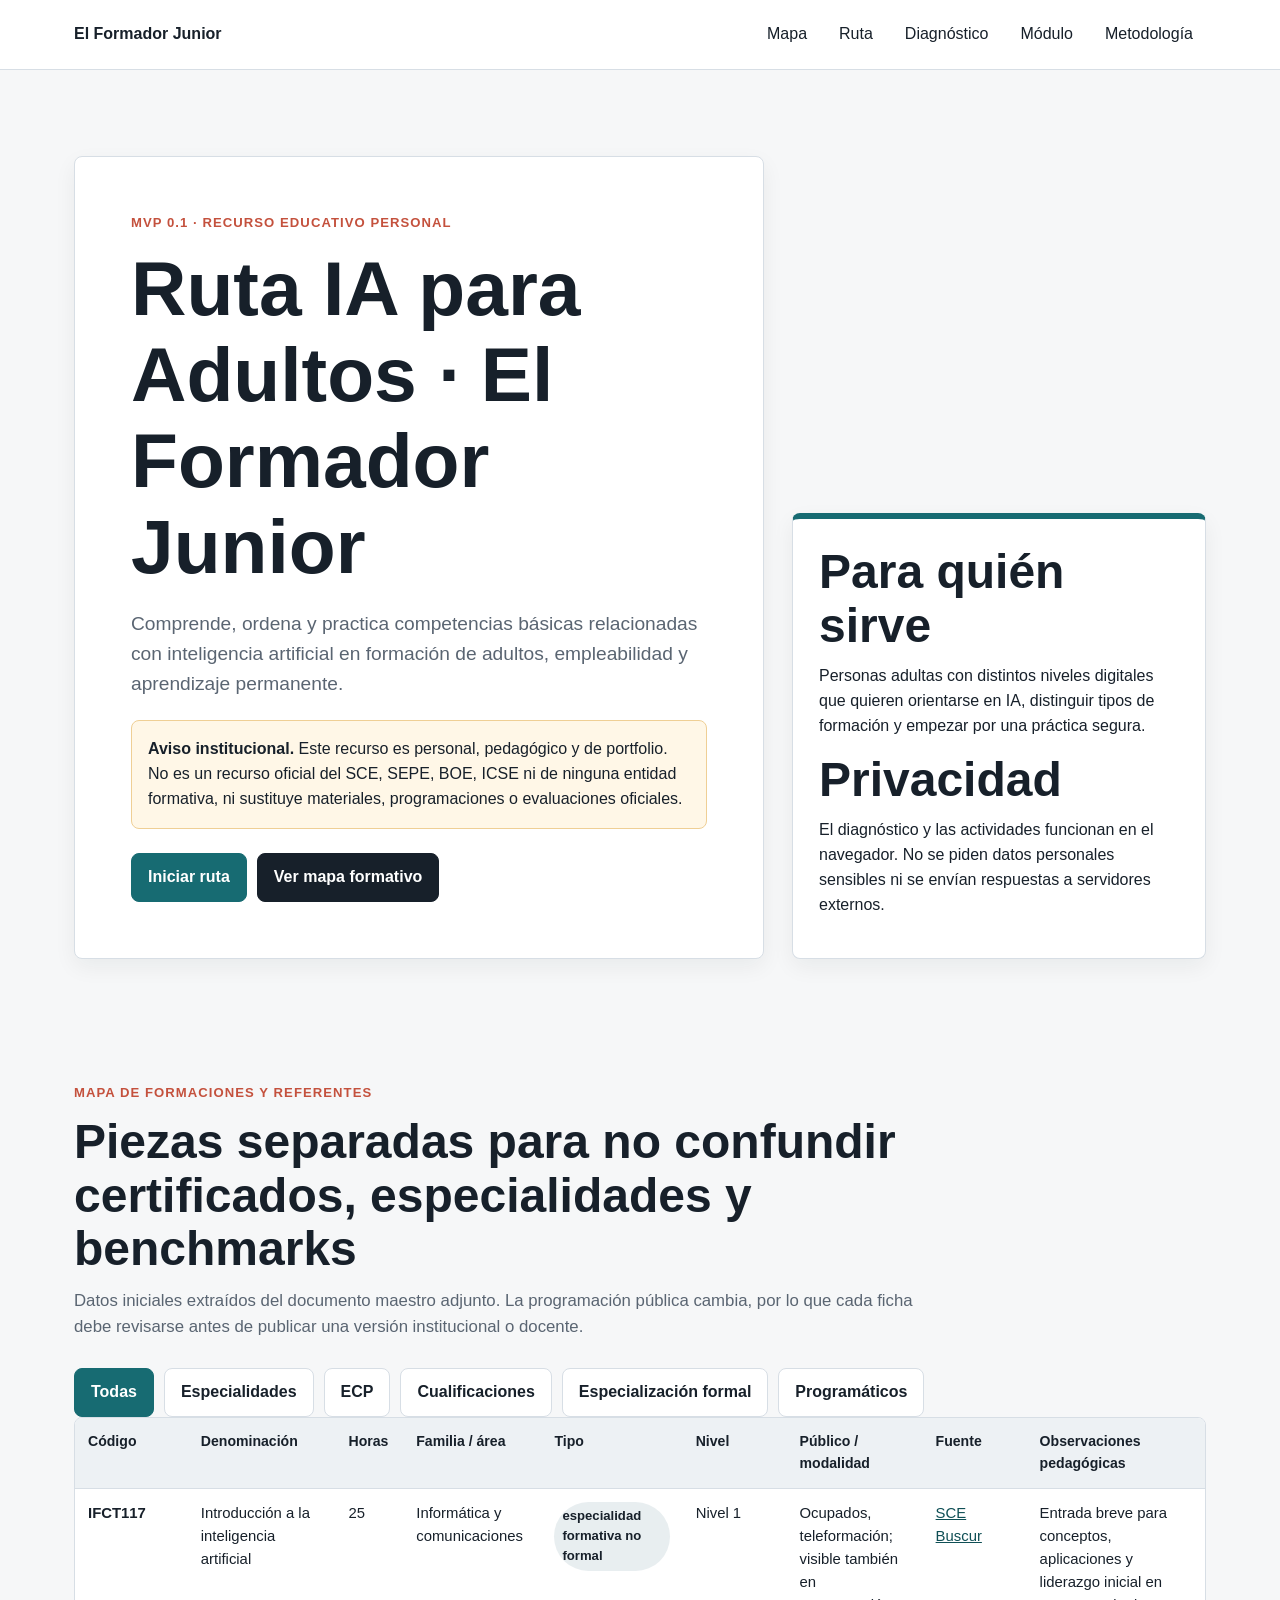
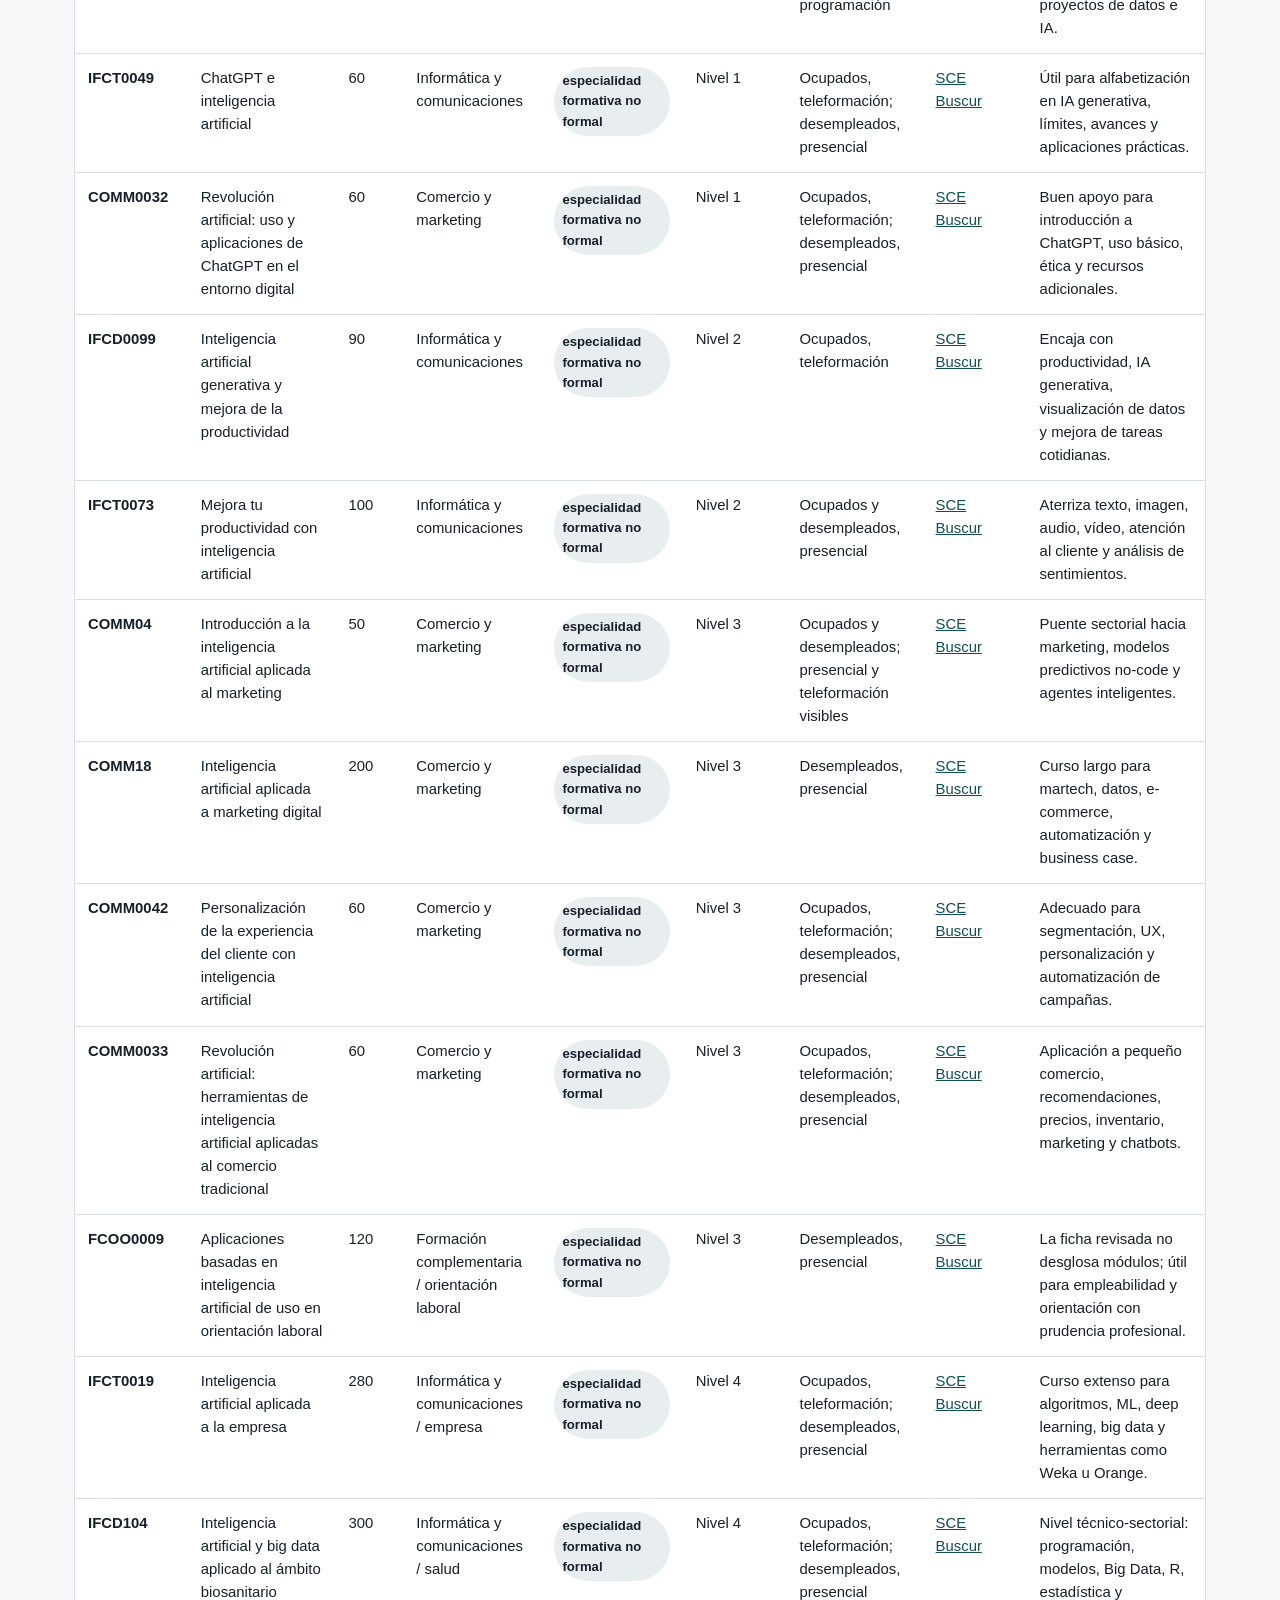
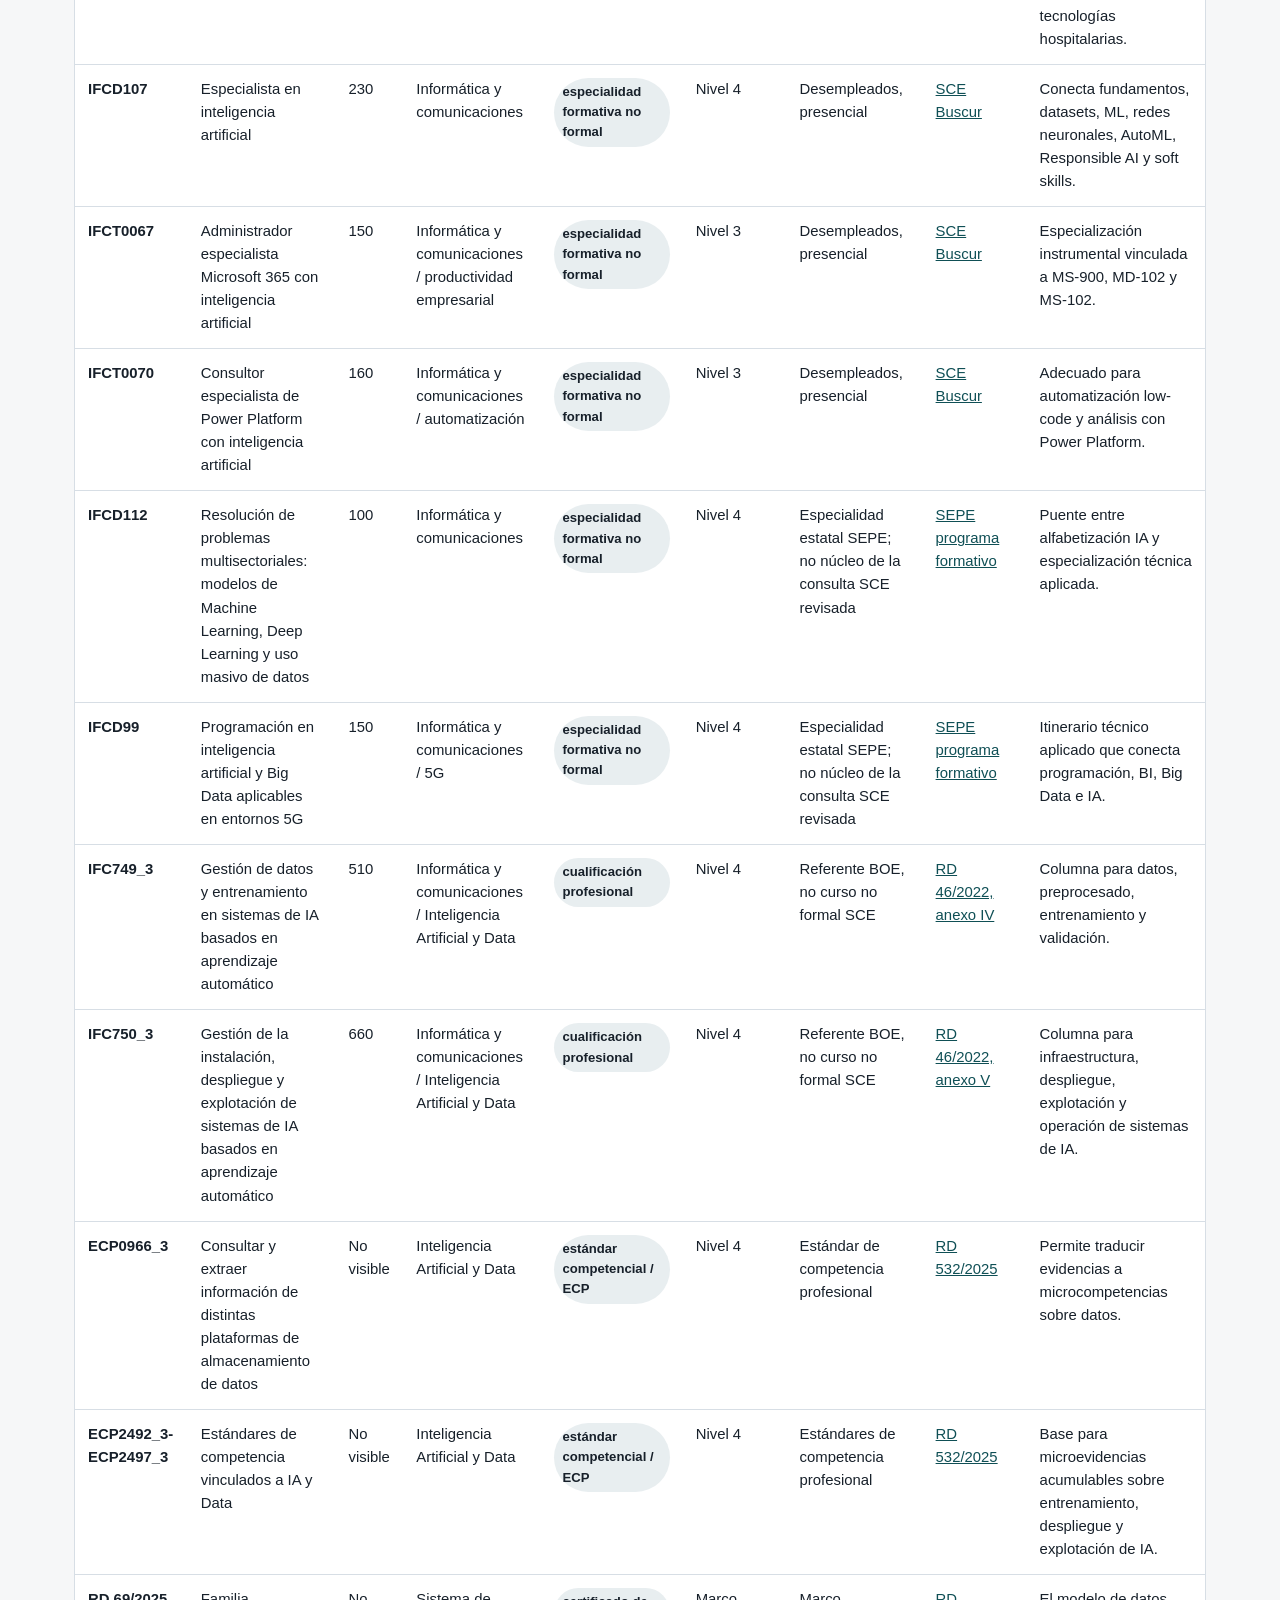
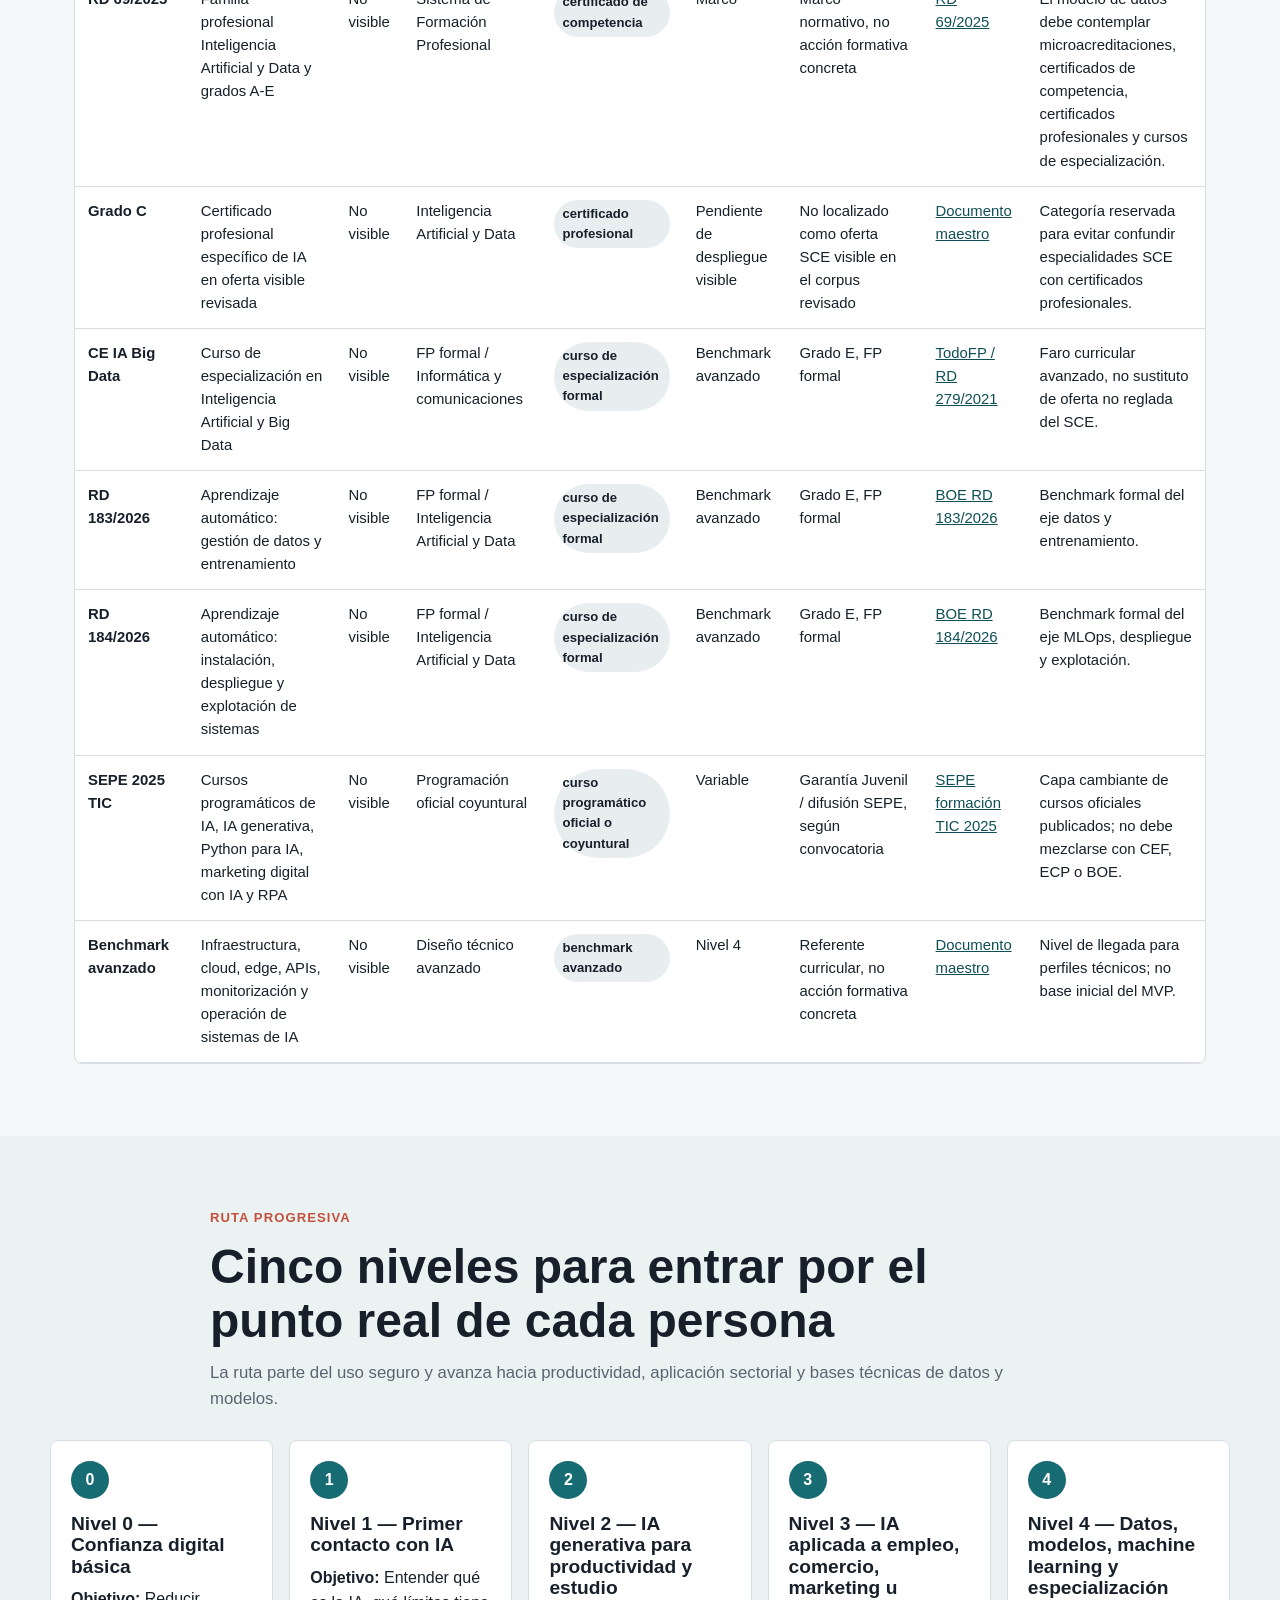
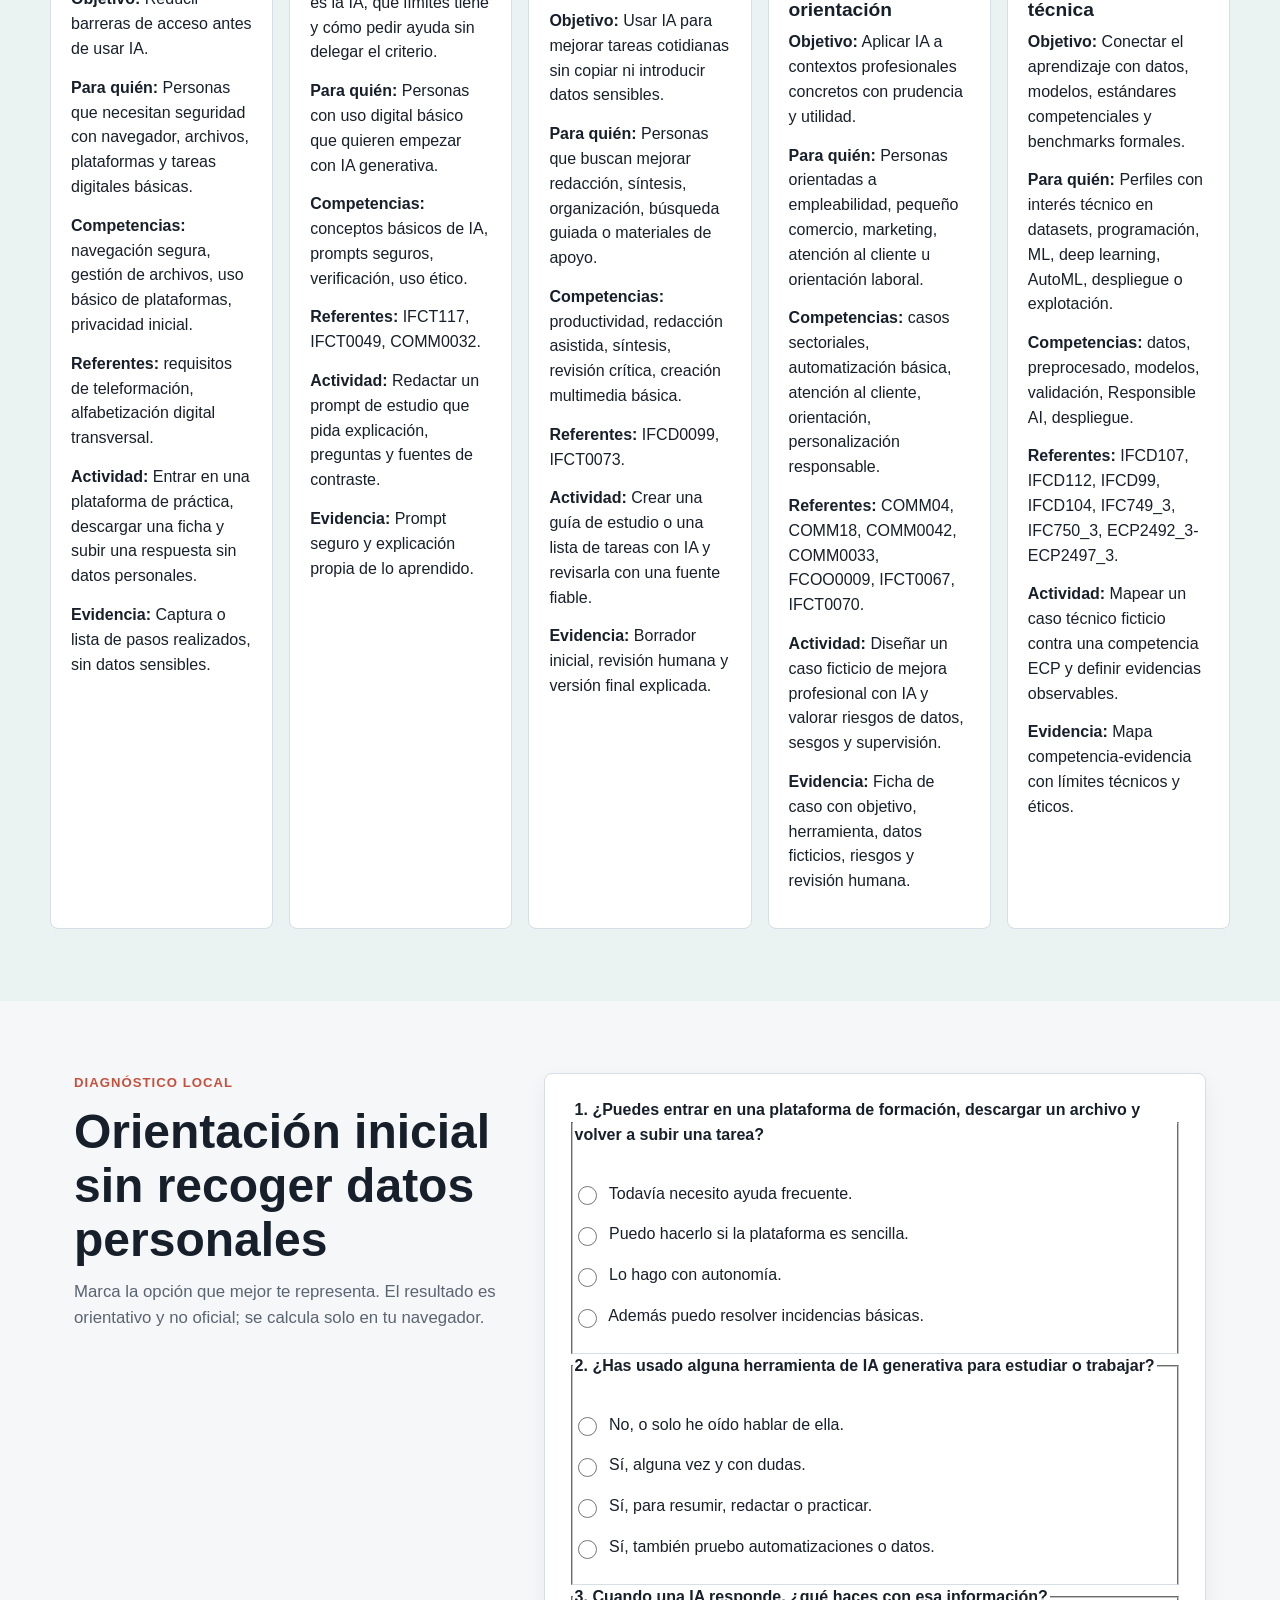
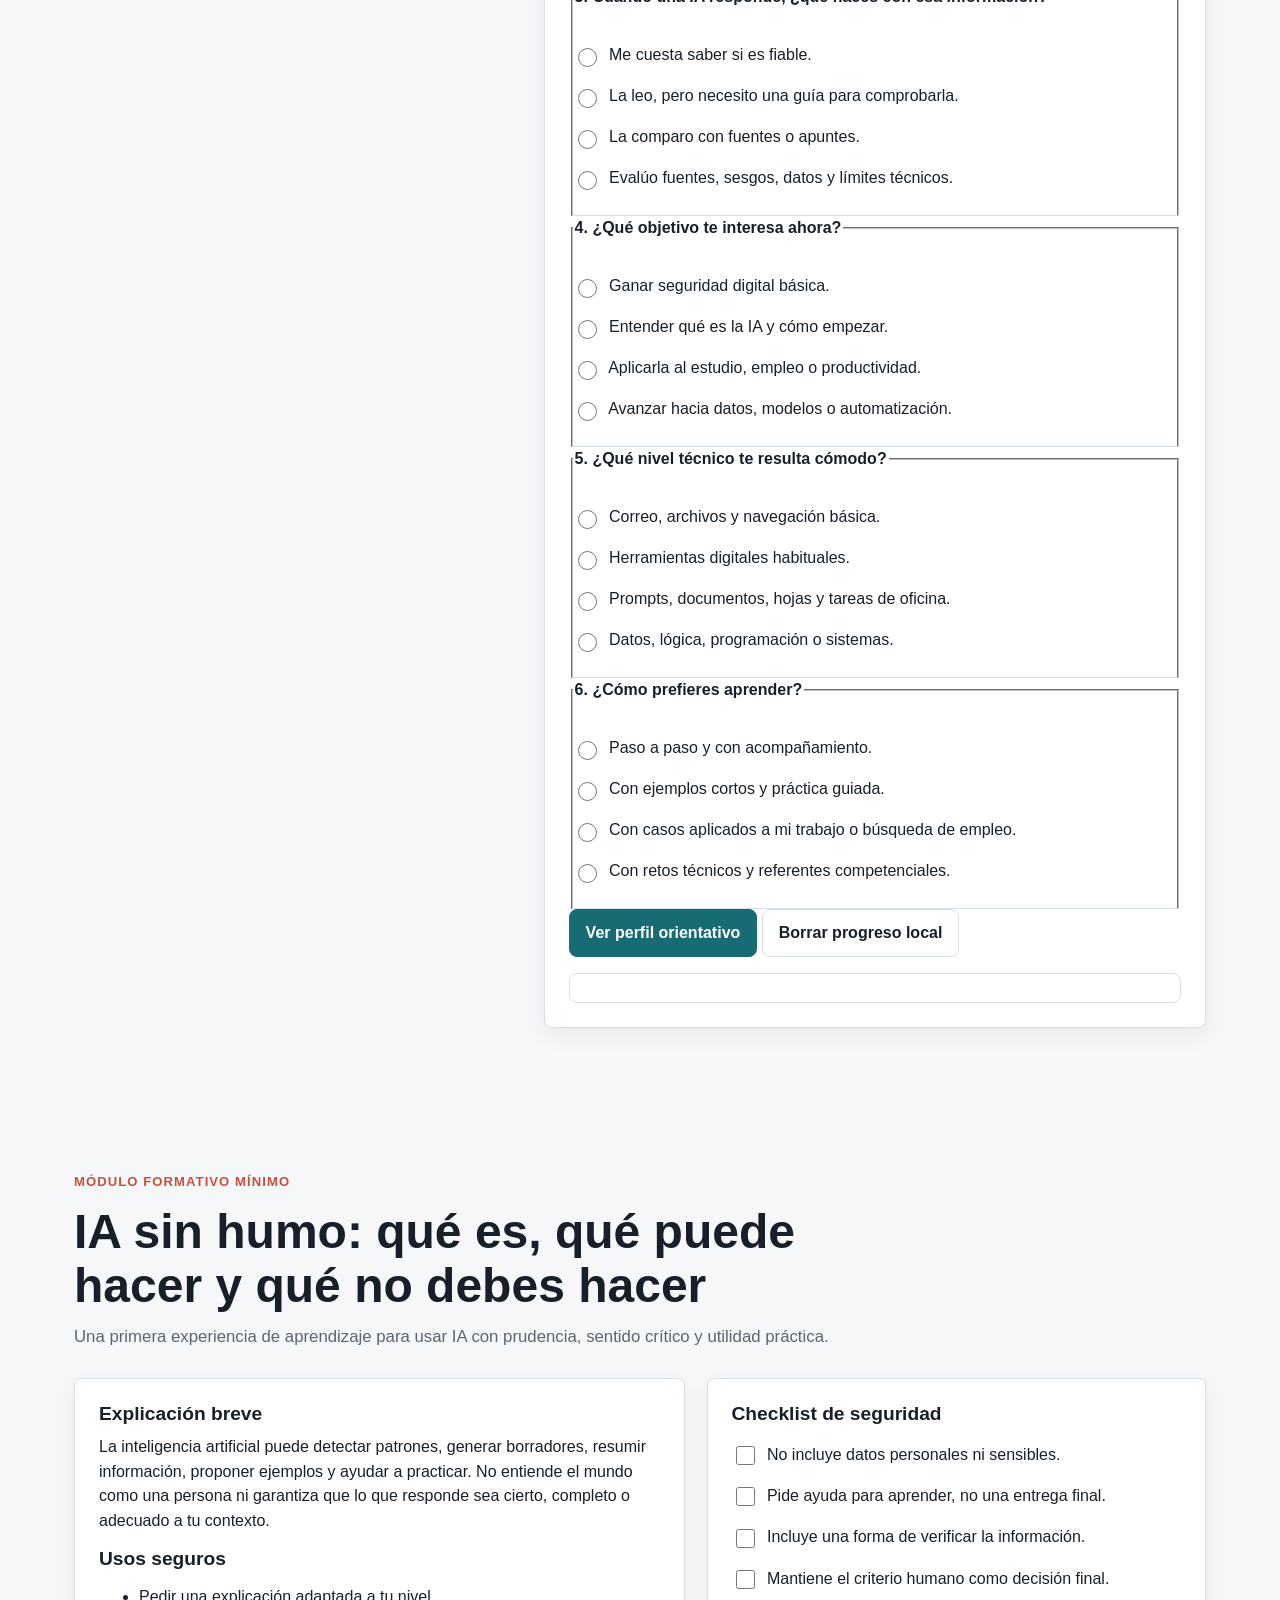
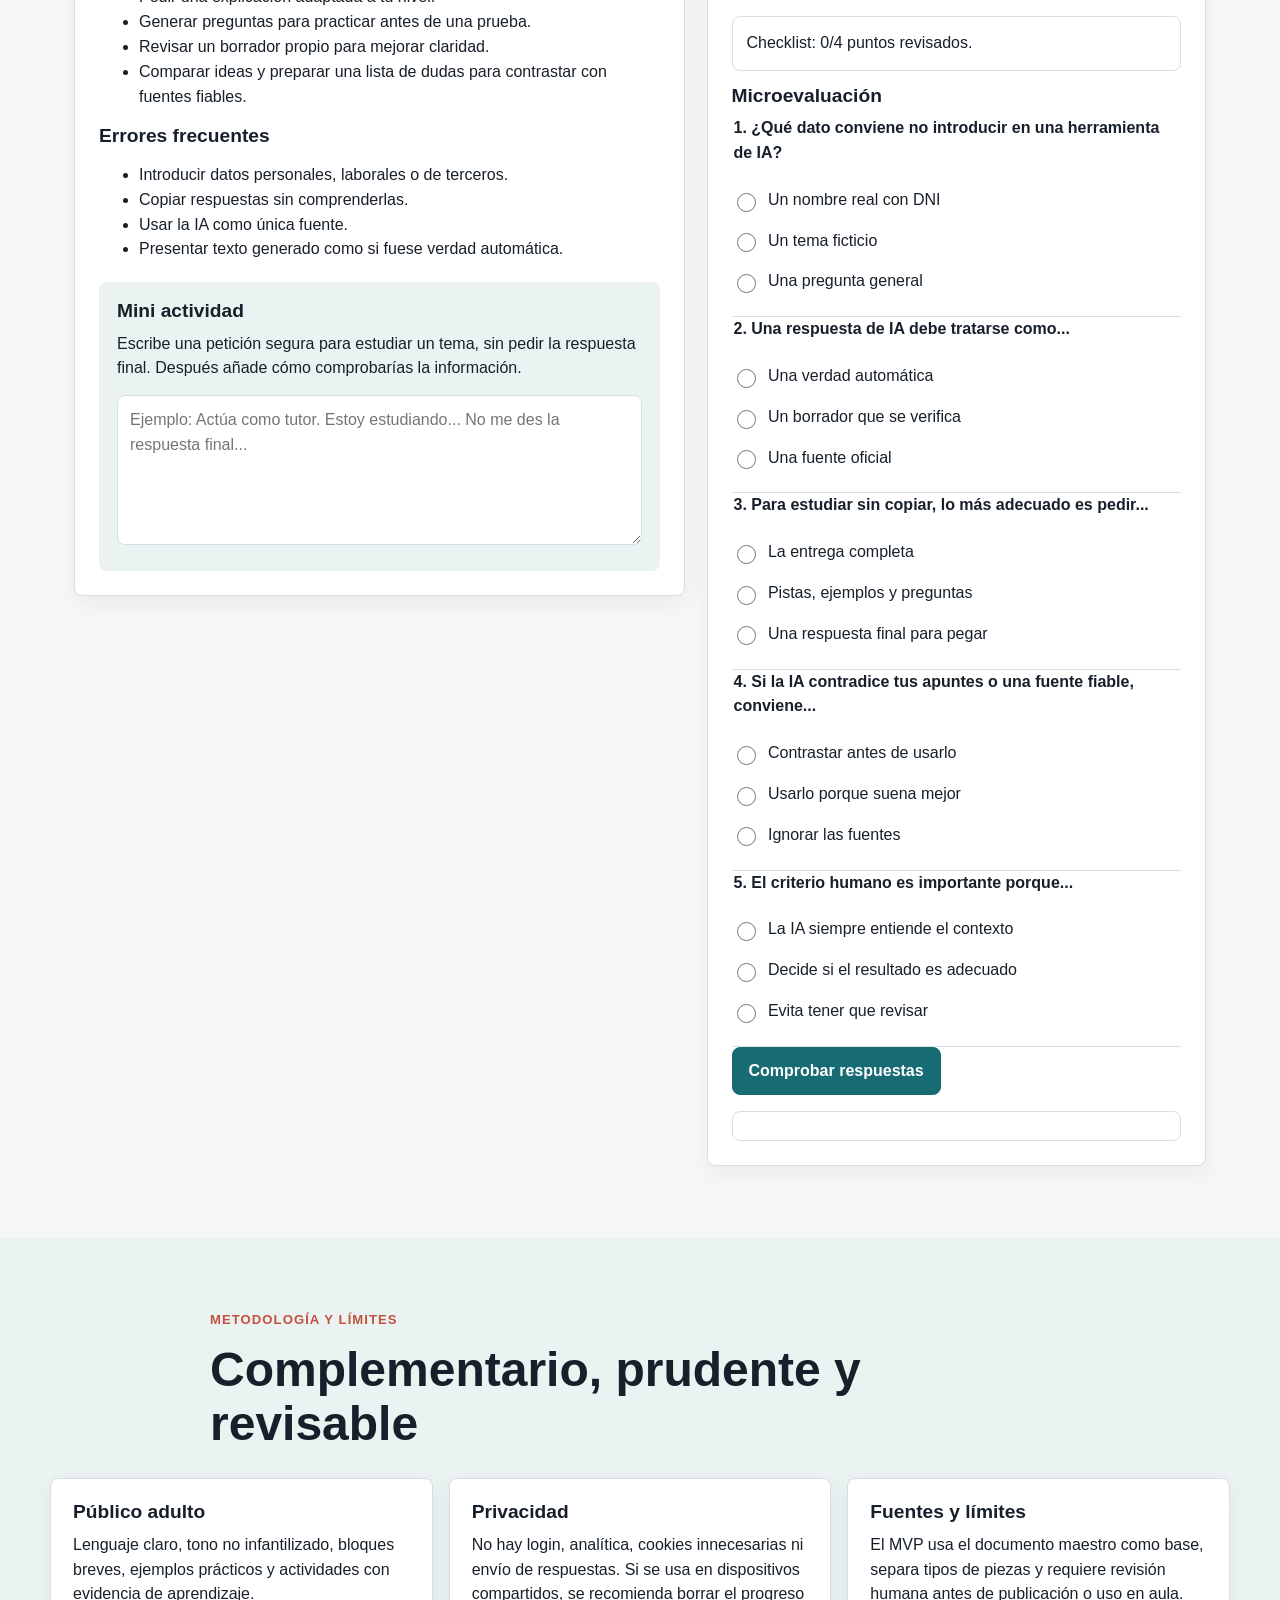
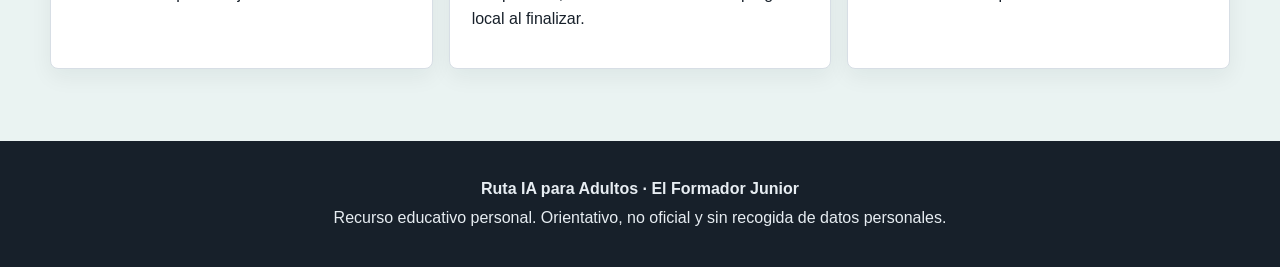
==== index.html @ da5f09be "feat: add ruta ia adultos mvp 0.1" ====
<!doctype html>
<html lang="es">
<head>
  <meta charset="utf-8">
  <meta name="viewport" content="width=device-width, initial-scale=1">
  <title>Ruta IA para Adultos · El Formador Junior</title>
  <meta name="description" content="MVP educativo personal para orientar a personas adultas en competencias básicas de inteligencia artificial, formación no reglada y empleabilidad.">
  <link rel="stylesheet" href="src/styles.css">
</head>
<body>
  <a class="skip-link" href="#contenido">Saltar al contenido</a>
  <header class="site-header">
    <nav class="topbar" aria-label="Navegación principal">
      <a class="brand" href="#inicio">El Formador Junior</a>
      <button class="nav-toggle" type="button" aria-expanded="false" aria-controls="nav-menu">Menú</button>
      <div class="nav-menu" id="nav-menu">
        <a href="#mapa">Mapa</a>
        <a href="#ruta">Ruta</a>
        <a href="#diagnostico">Diagnóstico</a>
        <a href="#modulo">Módulo</a>
        <a href="#metodologia">Metodología</a>
      </div>
    </nav>
  </header>

  <main id="contenido">
    <section class="hero" id="inicio">
      <div class="hero-copy">
        <p class="eyebrow">MVP 0.1 · Recurso educativo personal</p>
        <h1>Ruta IA para Adultos · El Formador Junior</h1>
        <p class="lead">Comprende, ordena y practica competencias básicas relacionadas con inteligencia artificial en formación de adultos, empleabilidad y aprendizaje permanente.</p>
        <div class="notice">
          <strong>Aviso institucional.</strong>
          Este recurso es personal, pedagógico y de portfolio. No es un recurso oficial del SCE, SEPE, BOE, ICSE ni de ninguna entidad formativa, ni sustituye materiales, programaciones o evaluaciones oficiales.
        </div>
        <div class="hero-actions">
          <a class="button primary" href="#diagnostico">Iniciar ruta</a>
          <a class="button secondary" href="#mapa">Ver mapa formativo</a>
        </div>
      </div>
      <aside class="hero-panel" aria-label="Privacidad básica">
        <h2>Para quién sirve</h2>
        <p>Personas adultas con distintos niveles digitales que quieren orientarse en IA, distinguir tipos de formación y empezar por una práctica segura.</p>
        <h2>Privacidad</h2>
        <p>El diagnóstico y las actividades funcionan en el navegador. No se piden datos personales sensibles ni se envían respuestas a servidores externos.</p>
      </aside>
    </section>

    <section class="section" id="mapa">
      <div class="section-heading">
        <p class="eyebrow">Mapa de formaciones y referentes</p>
        <h2>Piezas separadas para no confundir certificados, especialidades y benchmarks</h2>
        <p>Datos iniciales extraídos del documento maestro adjunto. La programación pública cambia, por lo que cada ficha debe revisarse antes de publicar una versión institucional o docente.</p>
      </div>
      <div class="filters" aria-label="Filtros del catálogo">
        <button class="chip active" type="button" data-filter="todas">Todas</button>
        <button class="chip" type="button" data-filter="especialidad formativa no formal">Especialidades</button>
        <button class="chip" type="button" data-filter="estándar competencial / ECP">ECP</button>
        <button class="chip" type="button" data-filter="cualificación profesional">Cualificaciones</button>
        <button class="chip" type="button" data-filter="curso de especialización formal">Especialización formal</button>
        <button class="chip" type="button" data-filter="curso programático oficial o coyuntural">Programáticos</button>
      </div>
      <div class="table-wrap" tabindex="0" aria-label="Catálogo de formaciones">
        <table>
          <thead>
            <tr>
              <th>Código</th>
              <th>Denominación</th>
              <th>Horas</th>
              <th>Familia / área</th>
              <th>Tipo</th>
              <th>Nivel</th>
              <th>Público / modalidad</th>
              <th>Fuente</th>
              <th>Observaciones pedagógicas</th>
            </tr>
          </thead>
          <tbody id="catalogo-body"></tbody>
        </table>
      </div>
    </section>

    <section class="section muted" id="ruta">
      <div class="section-heading">
        <p class="eyebrow">Ruta progresiva</p>
        <h2>Cinco niveles para entrar por el punto real de cada persona</h2>
        <p>La ruta parte del uso seguro y avanza hacia productividad, aplicación sectorial y bases técnicas de datos y modelos.</p>
      </div>
      <div class="level-grid" id="itinerario-list"></div>
    </section>

    <section class="section split" id="diagnostico">
      <div class="section-heading compact">
        <p class="eyebrow">Diagnóstico local</p>
        <h2>Orientación inicial sin recoger datos personales</h2>
        <p>Marca la opción que mejor te representa. El resultado es orientativo y no oficial; se calcula solo en tu navegador.</p>
      </div>
      <form class="quiz-card" id="profile-form">
        <div id="profile-questions"></div>
        <button class="button primary" type="submit">Ver perfil orientativo</button>
        <button class="button ghost" type="button" id="clear-progress">Borrar progreso local</button>
        <div class="result" id="profile-result" role="status" aria-live="polite"></div>
      </form>
    </section>

    <section class="section" id="modulo">
      <div class="section-heading">
        <p class="eyebrow">Módulo formativo mínimo</p>
        <h2>IA sin humo: qué es, qué puede hacer y qué no debes hacer</h2>
        <p>Una primera experiencia de aprendizaje para usar IA con prudencia, sentido crítico y utilidad práctica.</p>
      </div>
      <div class="module-layout">
        <article class="lesson">
          <h3>Explicación breve</h3>
          <p>La inteligencia artificial puede detectar patrones, generar borradores, resumir información, proponer ejemplos y ayudar a practicar. No entiende el mundo como una persona ni garantiza que lo que responde sea cierto, completo o adecuado a tu contexto.</p>
          <h3>Usos seguros</h3>
          <ul>
            <li>Pedir una explicación adaptada a tu nivel.</li>
            <li>Generar preguntas para practicar antes de una prueba.</li>
            <li>Revisar un borrador propio para mejorar claridad.</li>
            <li>Comparar ideas y preparar una lista de dudas para contrastar con fuentes fiables.</li>
          </ul>
          <h3>Errores frecuentes</h3>
          <ul>
            <li>Introducir datos personales, laborales o de terceros.</li>
            <li>Copiar respuestas sin comprenderlas.</li>
            <li>Usar la IA como única fuente.</li>
            <li>Presentar texto generado como si fuese verdad automática.</li>
          </ul>
          <div class="activity-box">
            <h3>Mini actividad</h3>
            <p>Escribe una petición segura para estudiar un tema, sin pedir la respuesta final. Después añade cómo comprobarías la información.</p>
            <textarea id="safe-prompt" rows="5" placeholder="Ejemplo: Actúa como tutor. Estoy estudiando... No me des la respuesta final..."></textarea>
          </div>
        </article>
        <aside class="lesson-side">
          <h3>Checklist de seguridad</h3>
          <label><input type="checkbox" class="safety-check"> No incluye datos personales ni sensibles.</label>
          <label><input type="checkbox" class="safety-check"> Pide ayuda para aprender, no una entrega final.</label>
          <label><input type="checkbox" class="safety-check"> Incluye una forma de verificar la información.</label>
          <label><input type="checkbox" class="safety-check"> Mantiene el criterio humano como decisión final.</label>
          <p class="result" id="safety-result" aria-live="polite">Marca la checklist para revisar tu propuesta.</p>

          <h3>Microevaluación</h3>
          <form id="micro-form" class="micro-form">
            <div id="micro-questions"></div>
            <button class="button primary" type="submit">Comprobar respuestas</button>
            <div class="result" id="micro-result" role="status" aria-live="polite"></div>
          </form>
        </aside>
      </div>
    </section>

    <section class="section muted" id="metodologia">
      <div class="section-heading">
        <p class="eyebrow">Metodología y límites</p>
        <h2>Complementario, prudente y revisable</h2>
      </div>
      <div class="cards three">
        <article class="card">
          <h3>Público adulto</h3>
          <p>Lenguaje claro, tono no infantilizado, bloques breves, ejemplos prácticos y actividades con evidencia de aprendizaje.</p>
        </article>
        <article class="card">
          <h3>Privacidad</h3>
          <p>No hay login, analítica, cookies innecesarias ni envío de respuestas. Si se usa en dispositivos compartidos, se recomienda borrar el progreso local al finalizar.</p>
        </article>
        <article class="card">
          <h3>Fuentes y límites</h3>
          <p>El MVP usa el documento maestro como base, separa tipos de piezas y requiere revisión humana antes de publicación o uso en aula.</p>
        </article>
      </div>
    </section>
  </main>

  <footer class="footer">
    <p><strong>Ruta IA para Adultos · El Formador Junior</strong></p>
    <p>Recurso educativo personal. Orientativo, no oficial y sin recogida de datos personales.</p>
  </footer>

  <script src="src/app.js" type="module"></script>
</body>
</html>
---- src/styles.css ----
:root {
  --bg: #f6f7f8;
  --surface: #ffffff;
  --ink: #17202a;
  --muted: #5a6572;
  --line: #d7dee5;
  --brand: #176b72;
  --brand-dark: #0f4f55;
  --accent: #c4513d;
  --soft: #eaf3f2;
  --focus: #f2b84b;
  --ok: #26734d;
  --warn: #8a4b11;
  --shadow: 0 18px 42px rgba(23, 32, 42, 0.1);
}

* {
  box-sizing: border-box;
}

html {
  scroll-behavior: smooth;
}

body {
  margin: 0;
  color: var(--ink);
  background: var(--bg);
  font-family: Arial, Helvetica, sans-serif;
  line-height: 1.55;
}

a {
  color: var(--brand-dark);
}

button,
input,
textarea {
  font: inherit;
}

textarea {
  width: 100%;
  border: 1px solid var(--line);
  border-radius: 8px;
  padding: 12px;
  resize: vertical;
}

.skip-link {
  position: absolute;
  left: 12px;
  top: -60px;
  z-index: 10;
  background: var(--ink);
  color: #fff;
  padding: 10px 14px;
  border-radius: 8px;
}

.skip-link:focus {
  top: 12px;
}

.site-header {
  position: sticky;
  top: 0;
  z-index: 5;
  background: rgba(255, 255, 255, 0.96);
  border-bottom: 1px solid var(--line);
}

.topbar {
  width: min(1180px, 100%);
  margin: 0 auto;
  padding: 12px 24px;
  display: flex;
  align-items: center;
  justify-content: space-between;
  gap: 16px;
}

.brand {
  font-weight: 800;
  text-decoration: none;
  color: var(--ink);
}

.nav-menu {
  display: flex;
  flex-wrap: wrap;
  align-items: center;
  gap: 6px;
}

.nav-menu a,
.nav-toggle {
  min-height: 40px;
  border-radius: 8px;
  padding: 9px 12px;
  text-decoration: none;
  color: var(--ink);
  border: 1px solid transparent;
  background: transparent;
}

.nav-menu a:hover,
.nav-menu a:focus,
.nav-toggle:focus {
  border-color: var(--brand);
  outline: 3px solid rgba(242, 184, 75, 0.35);
}

.nav-toggle {
  display: none;
  cursor: pointer;
}

.hero {
  min-height: 86vh;
  display: grid;
  grid-template-columns: minmax(0, 1.25fr) minmax(280px, 0.75fr);
  gap: 28px;
  align-items: end;
  width: min(1180px, 100%);
  margin: 0 auto;
  padding: 86px 24px 52px;
}

.hero-copy,
.hero-panel,
.quiz-card,
.lesson,
.lesson-side,
.card {
  background: var(--surface);
  border: 1px solid var(--line);
  border-radius: 8px;
  box-shadow: 0 8px 22px rgba(23, 32, 42, 0.06);
}

.hero-copy {
  padding: clamp(28px, 5vw, 56px);
}

.hero-panel {
  padding: 26px;
  border-top: 6px solid var(--brand);
}

.eyebrow {
  margin: 0 0 12px;
  color: var(--accent);
  font-weight: 800;
  text-transform: uppercase;
  letter-spacing: 0.08em;
  font-size: 0.82rem;
}

h1,
h2,
h3 {
  line-height: 1.12;
  letter-spacing: 0;
}

h1 {
  margin: 0;
  font-size: clamp(2.2rem, 6vw, 5rem);
}

h2 {
  margin: 0 0 12px;
  font-size: clamp(1.75rem, 4vw, 3rem);
}

h3 {
  margin: 0 0 10px;
  font-size: 1.2rem;
}

p {
  margin: 0 0 14px;
}

.lead {
  max-width: 780px;
  margin-top: 20px;
  color: var(--muted);
  font-size: 1.2rem;
}

.notice {
  margin-top: 22px;
  padding: 16px;
  background: #fff7e7;
  border: 1px solid #efcf95;
  border-radius: 8px;
}

.hero-actions,
.filters {
  display: flex;
  flex-wrap: wrap;
  gap: 10px;
  margin-top: 24px;
}

.button,
.chip {
  min-height: 44px;
  border-radius: 8px;
  padding: 11px 16px;
  border: 1px solid var(--line);
  cursor: pointer;
  text-decoration: none;
  display: inline-flex;
  align-items: center;
  justify-content: center;
  font-weight: 700;
}

.button.primary,
.chip.active {
  background: var(--brand);
  color: #fff;
  border-color: var(--brand);
}

.button.secondary {
  background: var(--ink);
  color: #fff;
  border-color: var(--ink);
}

.button.ghost,
.chip {
  background: #fff;
  color: var(--ink);
}

.section {
  width: min(1180px, 100%);
  margin: 0 auto;
  padding: 72px 24px;
}

.section.muted {
  width: 100%;
  background: var(--soft);
}

.section.muted > * {
  width: min(1180px, 100%);
  margin-left: auto;
  margin-right: auto;
}

.section-heading {
  max-width: 860px;
  margin-bottom: 28px;
}

.section-heading.compact {
  margin-bottom: 0;
}

.section-heading p:not(.eyebrow) {
  color: var(--muted);
  font-size: 1.05rem;
}

.table-wrap {
  overflow-x: auto;
  border: 1px solid var(--line);
  border-radius: 8px;
  background: #fff;
}

table {
  width: 100%;
  border-collapse: collapse;
  min-width: 1080px;
}

th,
td {
  padding: 13px;
  text-align: left;
  vertical-align: top;
  border-bottom: 1px solid var(--line);
}

th {
  background: #edf1f4;
  font-size: 0.88rem;
}

td {
  font-size: 0.93rem;
}

.type-pill {
  display: inline-block;
  padding: 4px 8px;
  border-radius: 999px;
  background: #e8eef0;
  font-weight: 700;
  font-size: 0.82rem;
}

.level-grid {
  display: grid;
  grid-template-columns: repeat(5, minmax(190px, 1fr));
  gap: 16px;
}

.level {
  background: #fff;
  border: 1px solid var(--line);
  border-radius: 8px;
  padding: 20px;
}

.level .number {
  display: inline-grid;
  place-items: center;
  width: 38px;
  height: 38px;
  margin-bottom: 14px;
  border-radius: 50%;
  background: var(--brand);
  color: #fff;
  font-weight: 800;
}

.split {
  display: grid;
  grid-template-columns: minmax(260px, 0.8fr) minmax(0, 1.2fr);
  gap: 28px;
  align-items: start;
}

.quiz-card {
  padding: 24px;
}

.question {
  padding: 16px 0;
  border-bottom: 1px solid var(--line);
}

.question legend {
  font-weight: 800;
  margin-bottom: 10px;
}

.question label,
.lesson-side label {
  display: block;
  padding: 8px 0;
}

input[type="radio"],
input[type="checkbox"] {
  width: 19px;
  height: 19px;
  margin-right: 8px;
  vertical-align: middle;
  accent-color: var(--brand);
}

.result {
  margin-top: 16px;
  padding: 14px;
  border-radius: 8px;
  border: 1px solid var(--line);
  background: #fff;
}

.result.good {
  border-color: rgba(38, 115, 77, 0.45);
  background: #edf8f2;
}

.result.warn {
  border-color: rgba(138, 75, 17, 0.45);
  background: #fff6e7;
}

.module-layout {
  display: grid;
  grid-template-columns: minmax(0, 1.1fr) minmax(280px, 0.9fr);
  gap: 22px;
  align-items: start;
}

.lesson,
.lesson-side {
  padding: 24px;
}

.activity-box {
  margin-top: 20px;
  padding: 18px;
  border-radius: 8px;
  background: var(--soft);
}

.micro-form fieldset {
  border: 0;
  padding: 14px 0;
  margin: 0;
  border-bottom: 1px solid var(--line);
}

.cards {
  display: grid;
  gap: 16px;
}

.cards.three {
  grid-template-columns: repeat(3, minmax(0, 1fr));
}

.card {
  padding: 22px;
}

.footer {
  padding: 32px 24px;
  background: var(--ink);
  color: #e7edf2;
  text-align: center;
}

.footer p {
  margin: 4px 0;
}

@media (max-width: 980px) {
  .hero,
  .split,
  .module-layout,
  .cards.three {
    grid-template-columns: 1fr;
  }

  .level-grid {
    grid-template-columns: repeat(2, minmax(0, 1fr));
  }
}

@media (max-width: 720px) {
  .topbar {
    align-items: flex-start;
  }

  .nav-toggle {
    display: inline-flex;
  }

  .nav-menu {
    display: none;
    width: 100%;
    flex-direction: column;
    align-items: stretch;
    padding-top: 12px;
  }

  .topbar {
    flex-wrap: wrap;
  }

  .nav-menu.open {
    display: flex;
  }

  .hero,
  .section {
    padding-left: 18px;
    padding-right: 18px;
  }

  .level-grid {
    grid-template-columns: 1fr;
  }

  .hero {
    padding-top: 48px;
  }
}
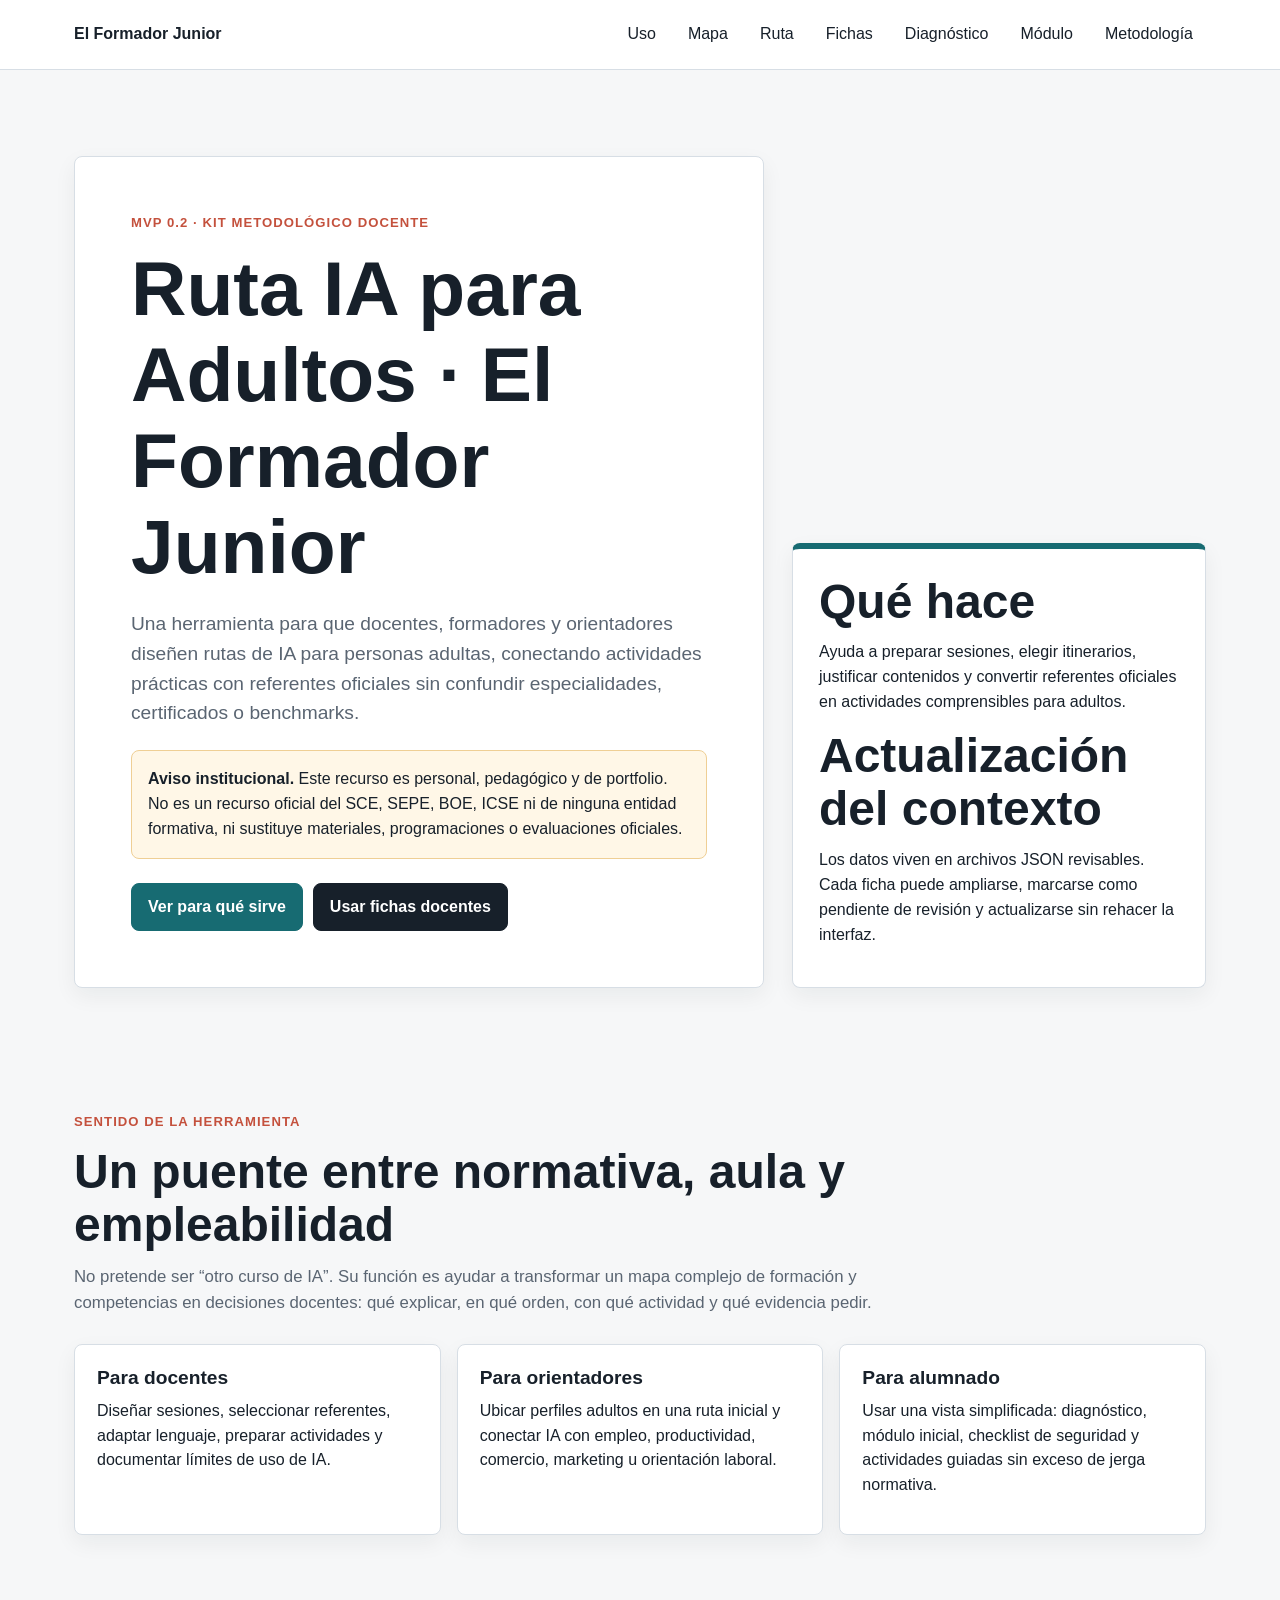
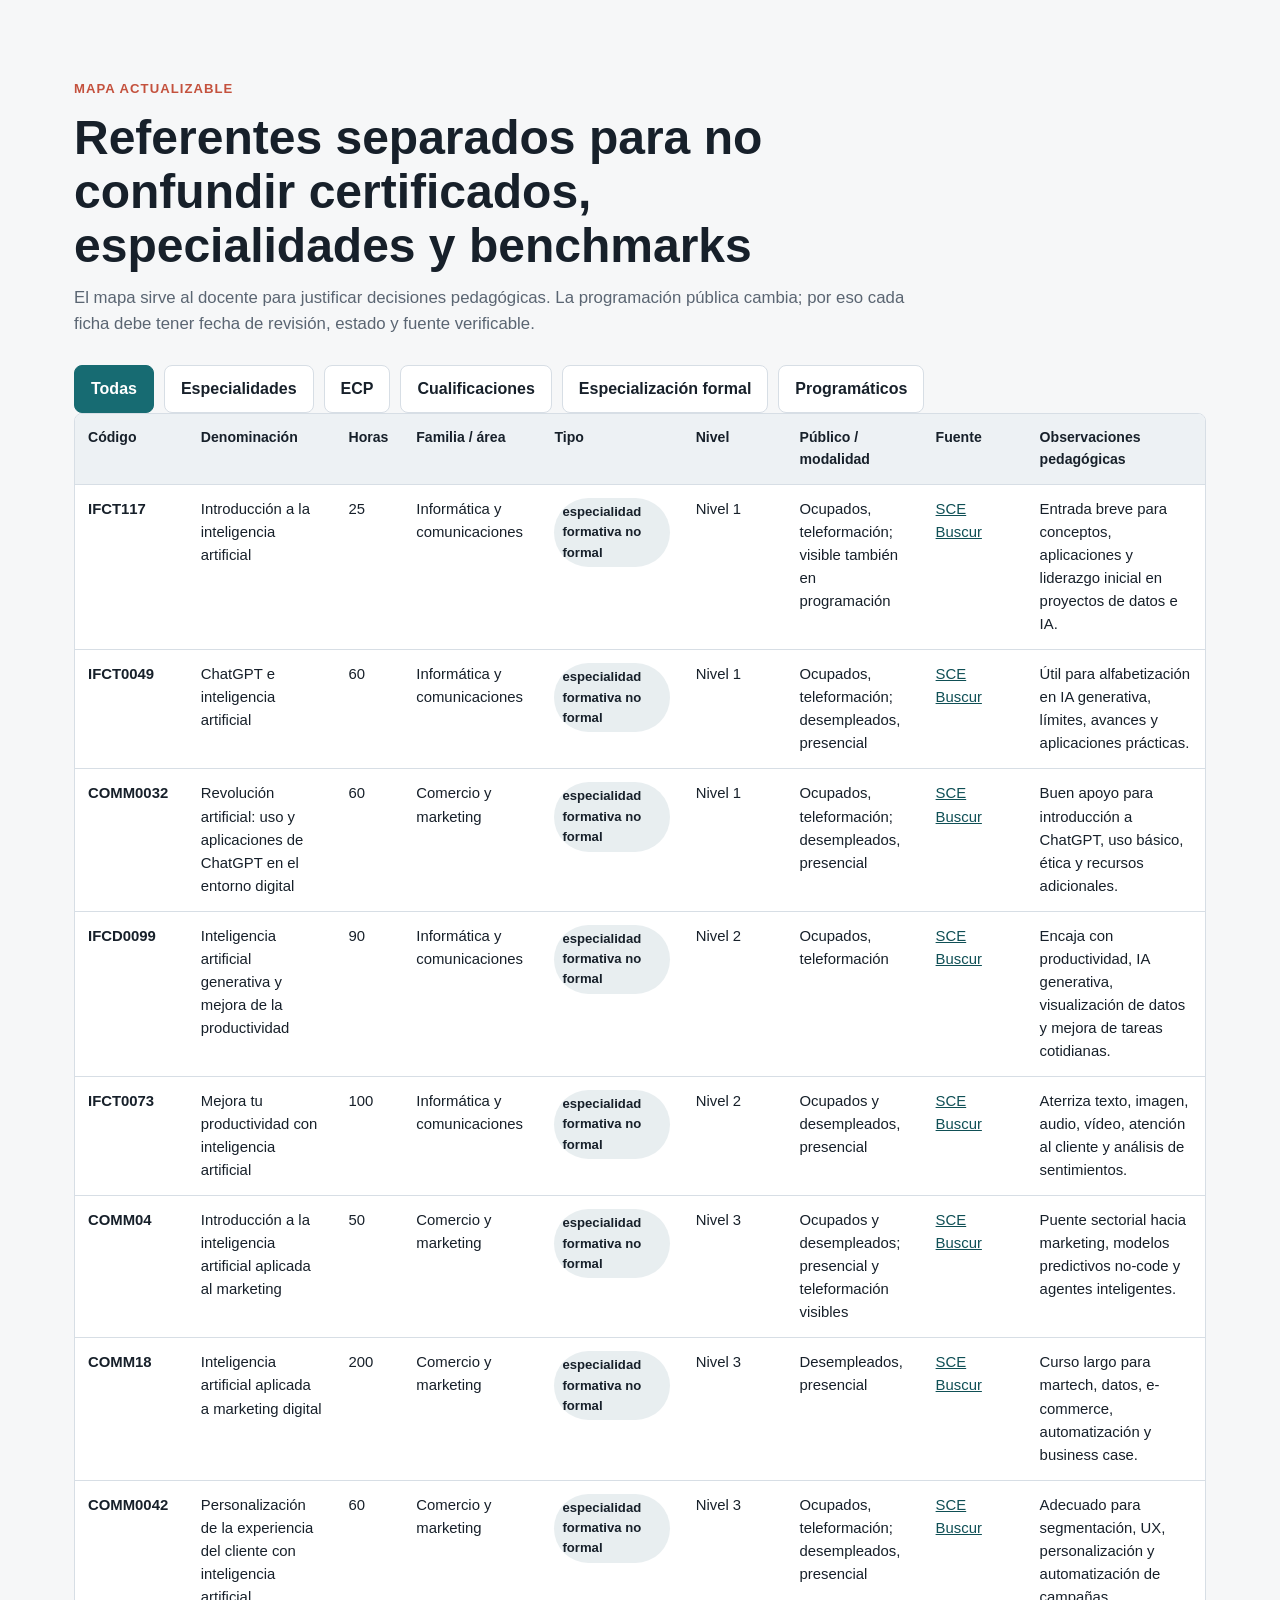
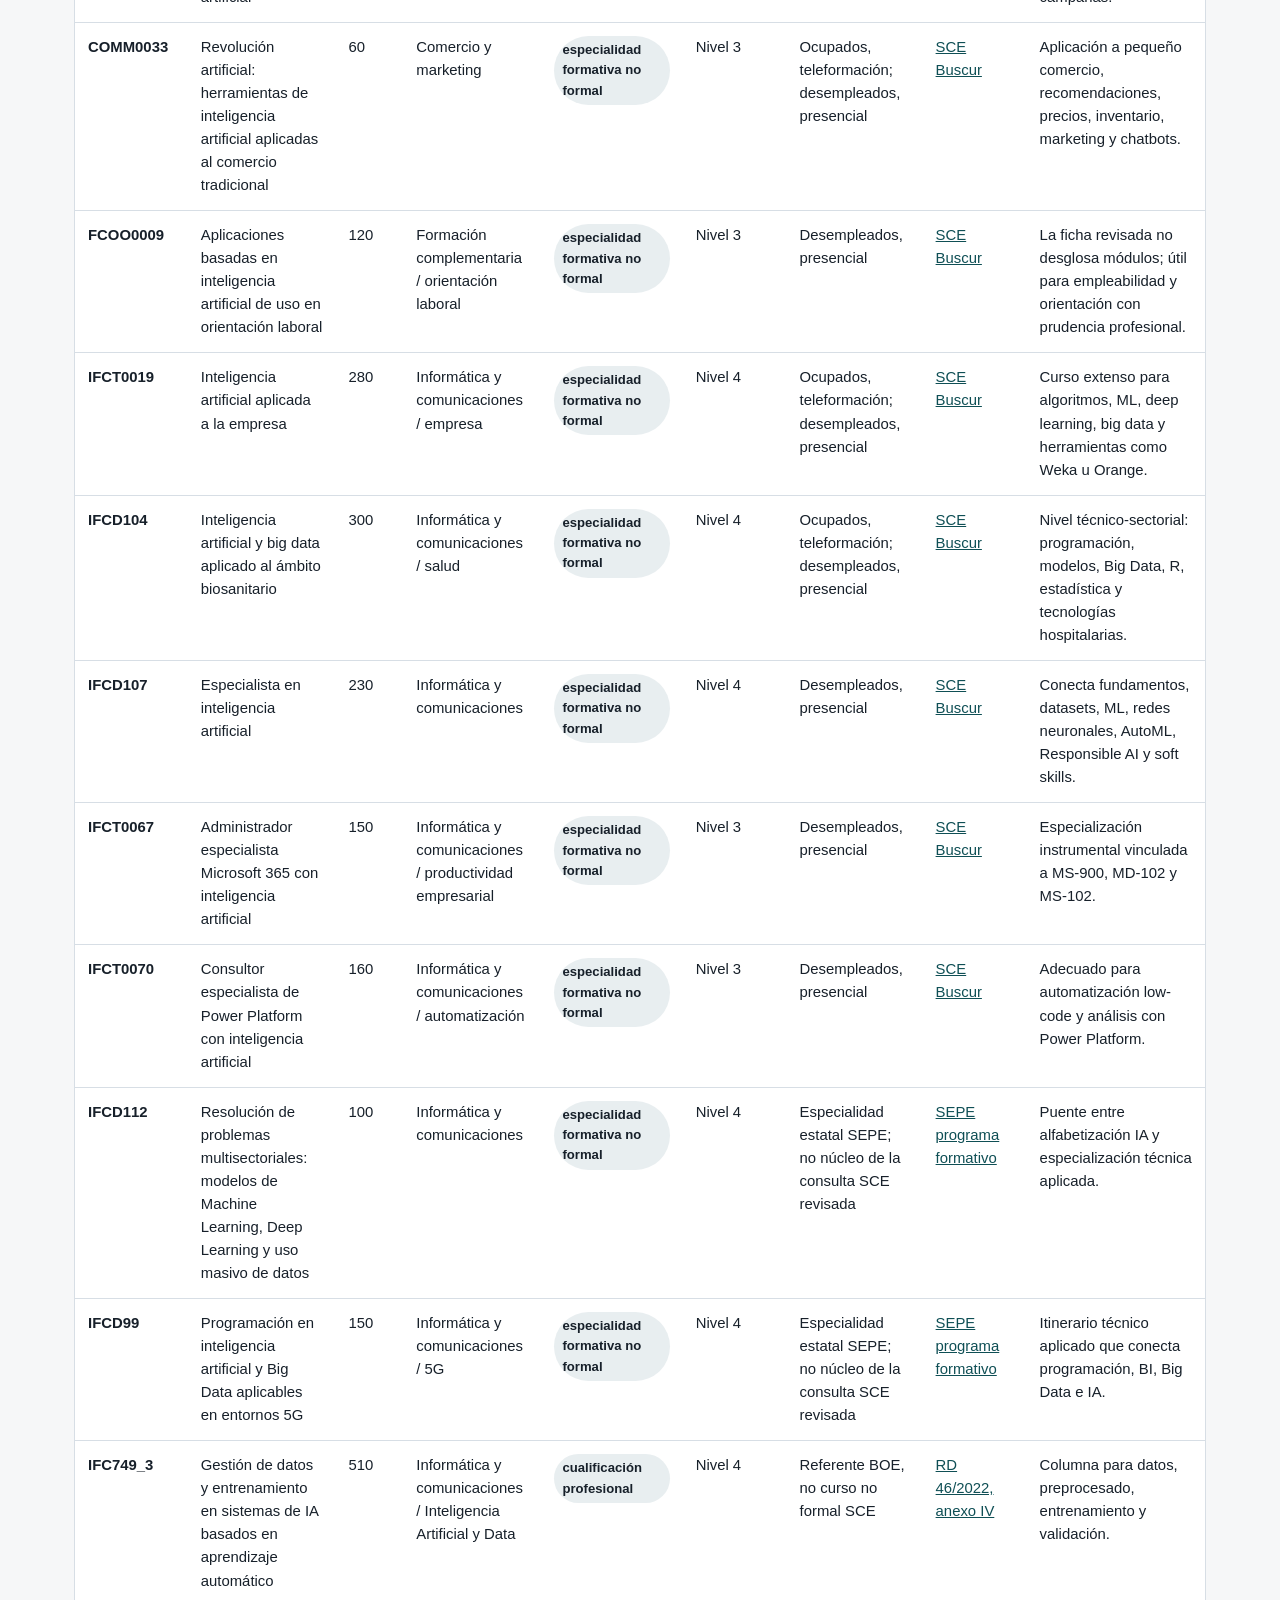
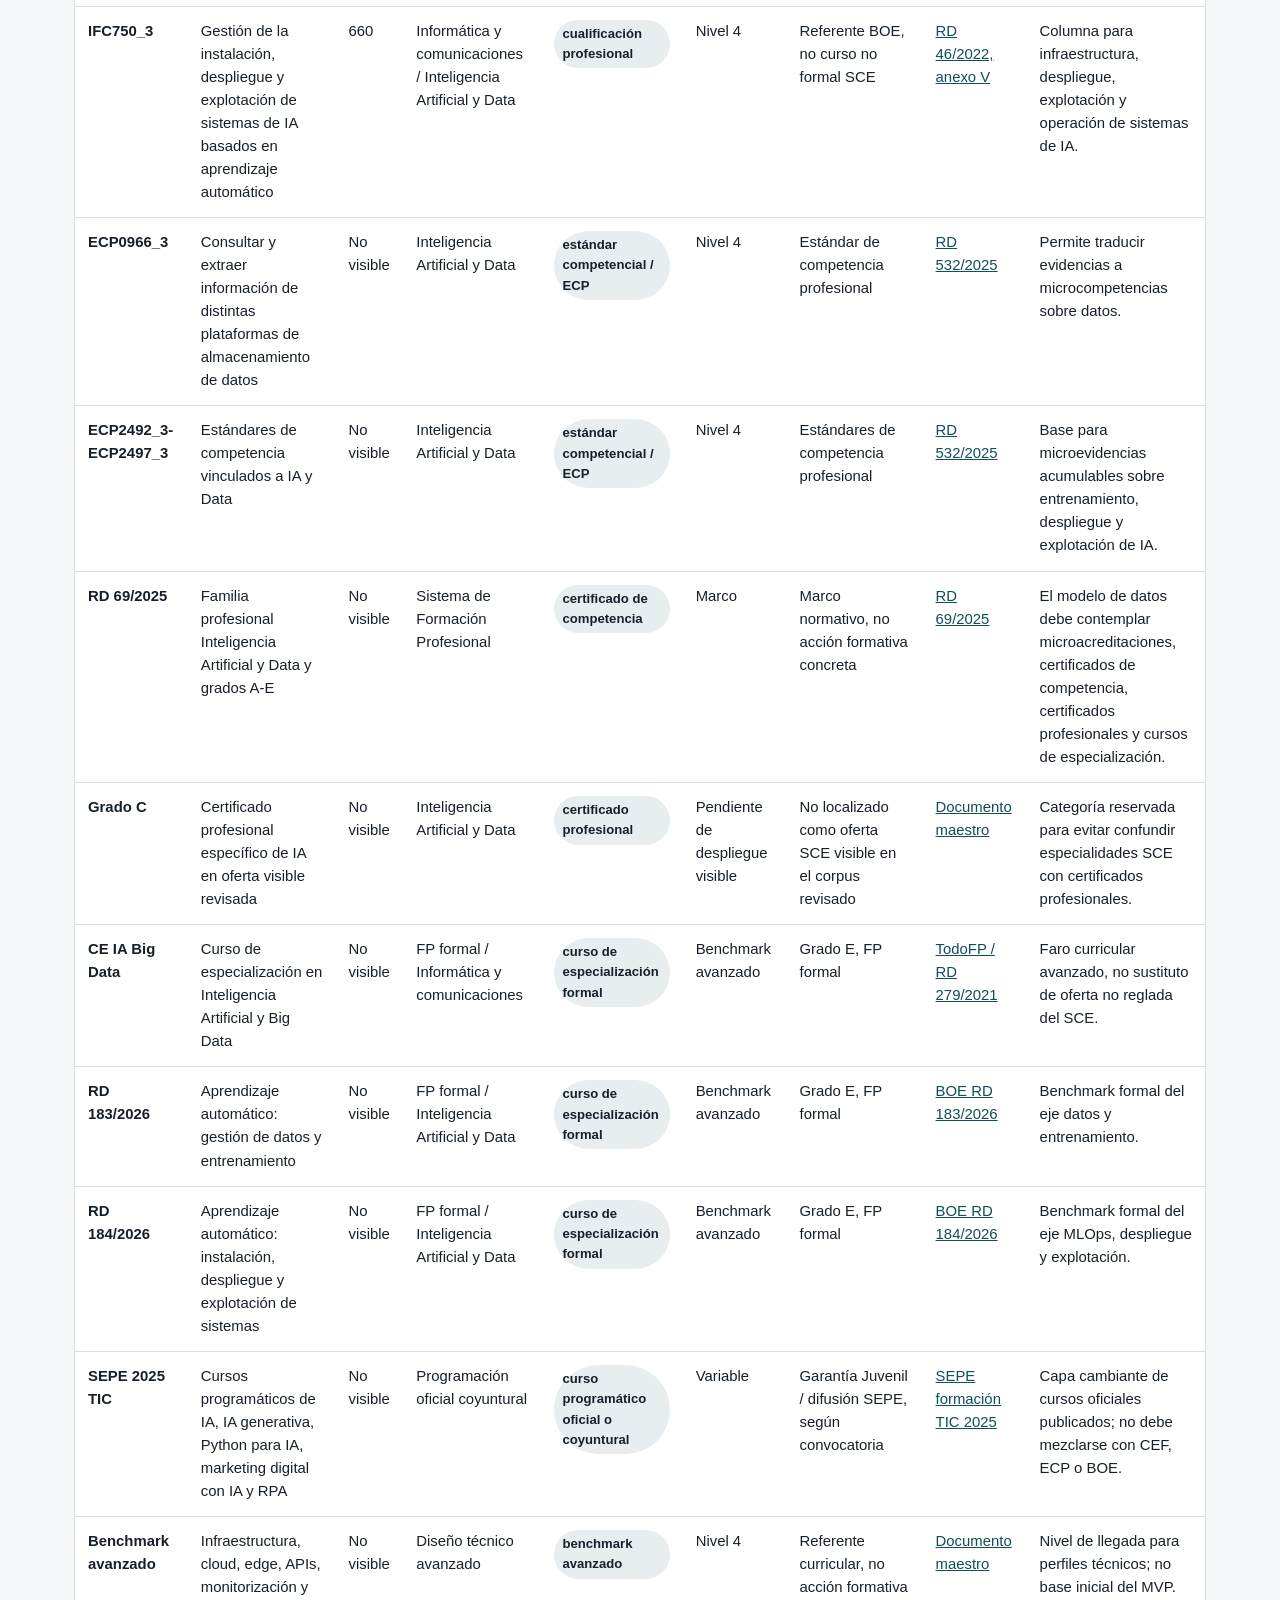
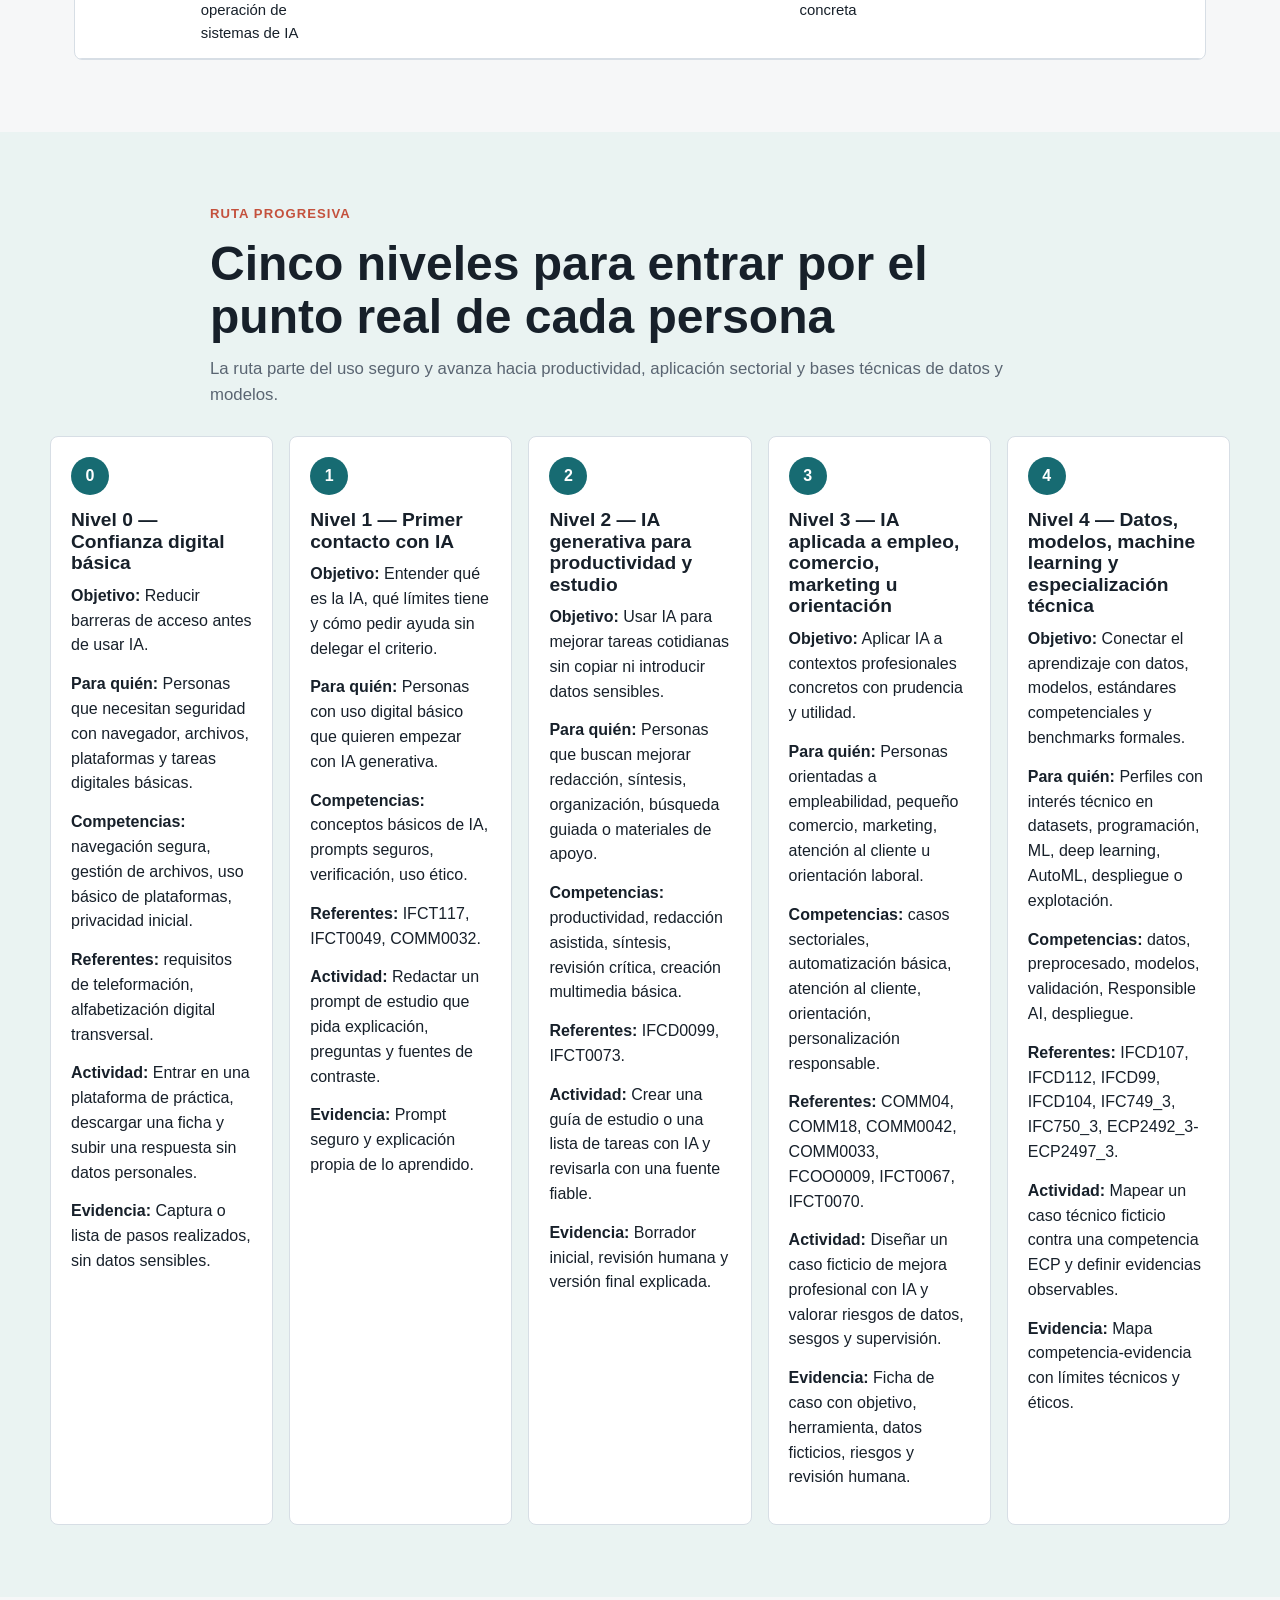
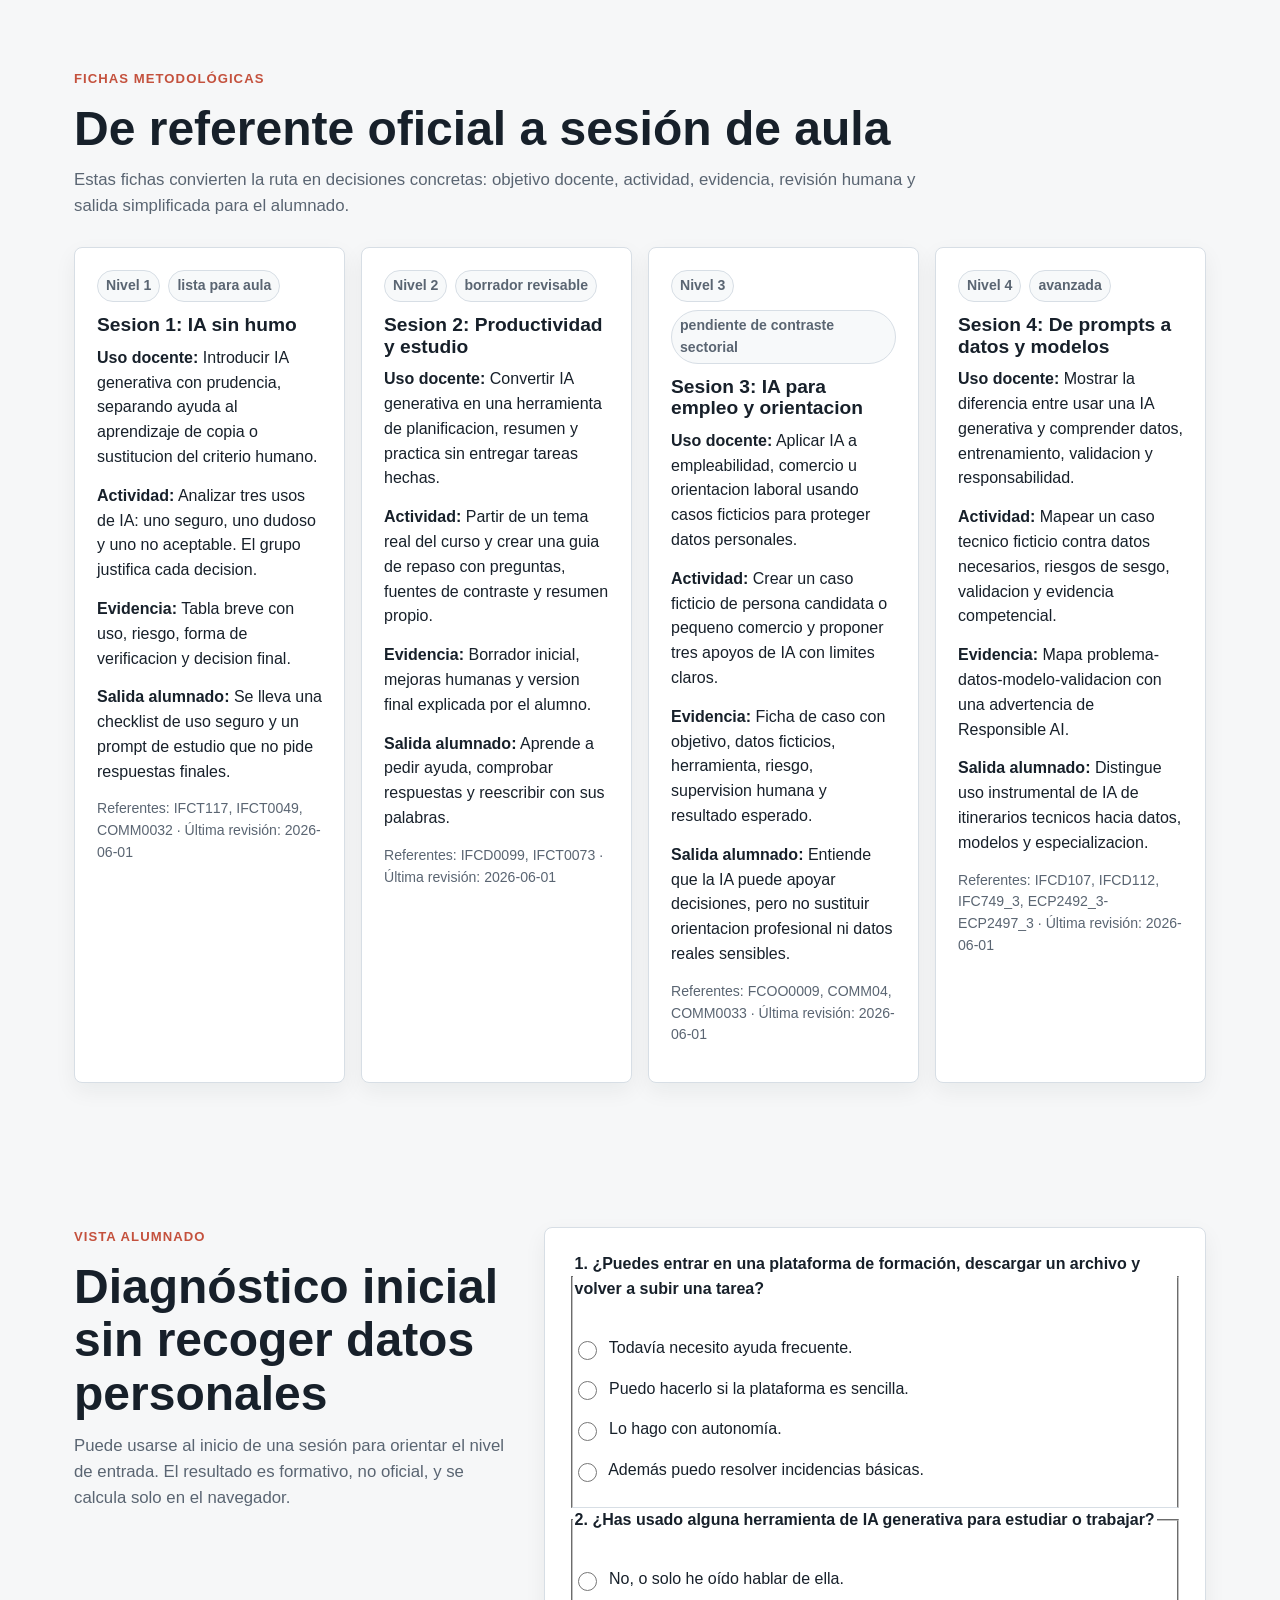
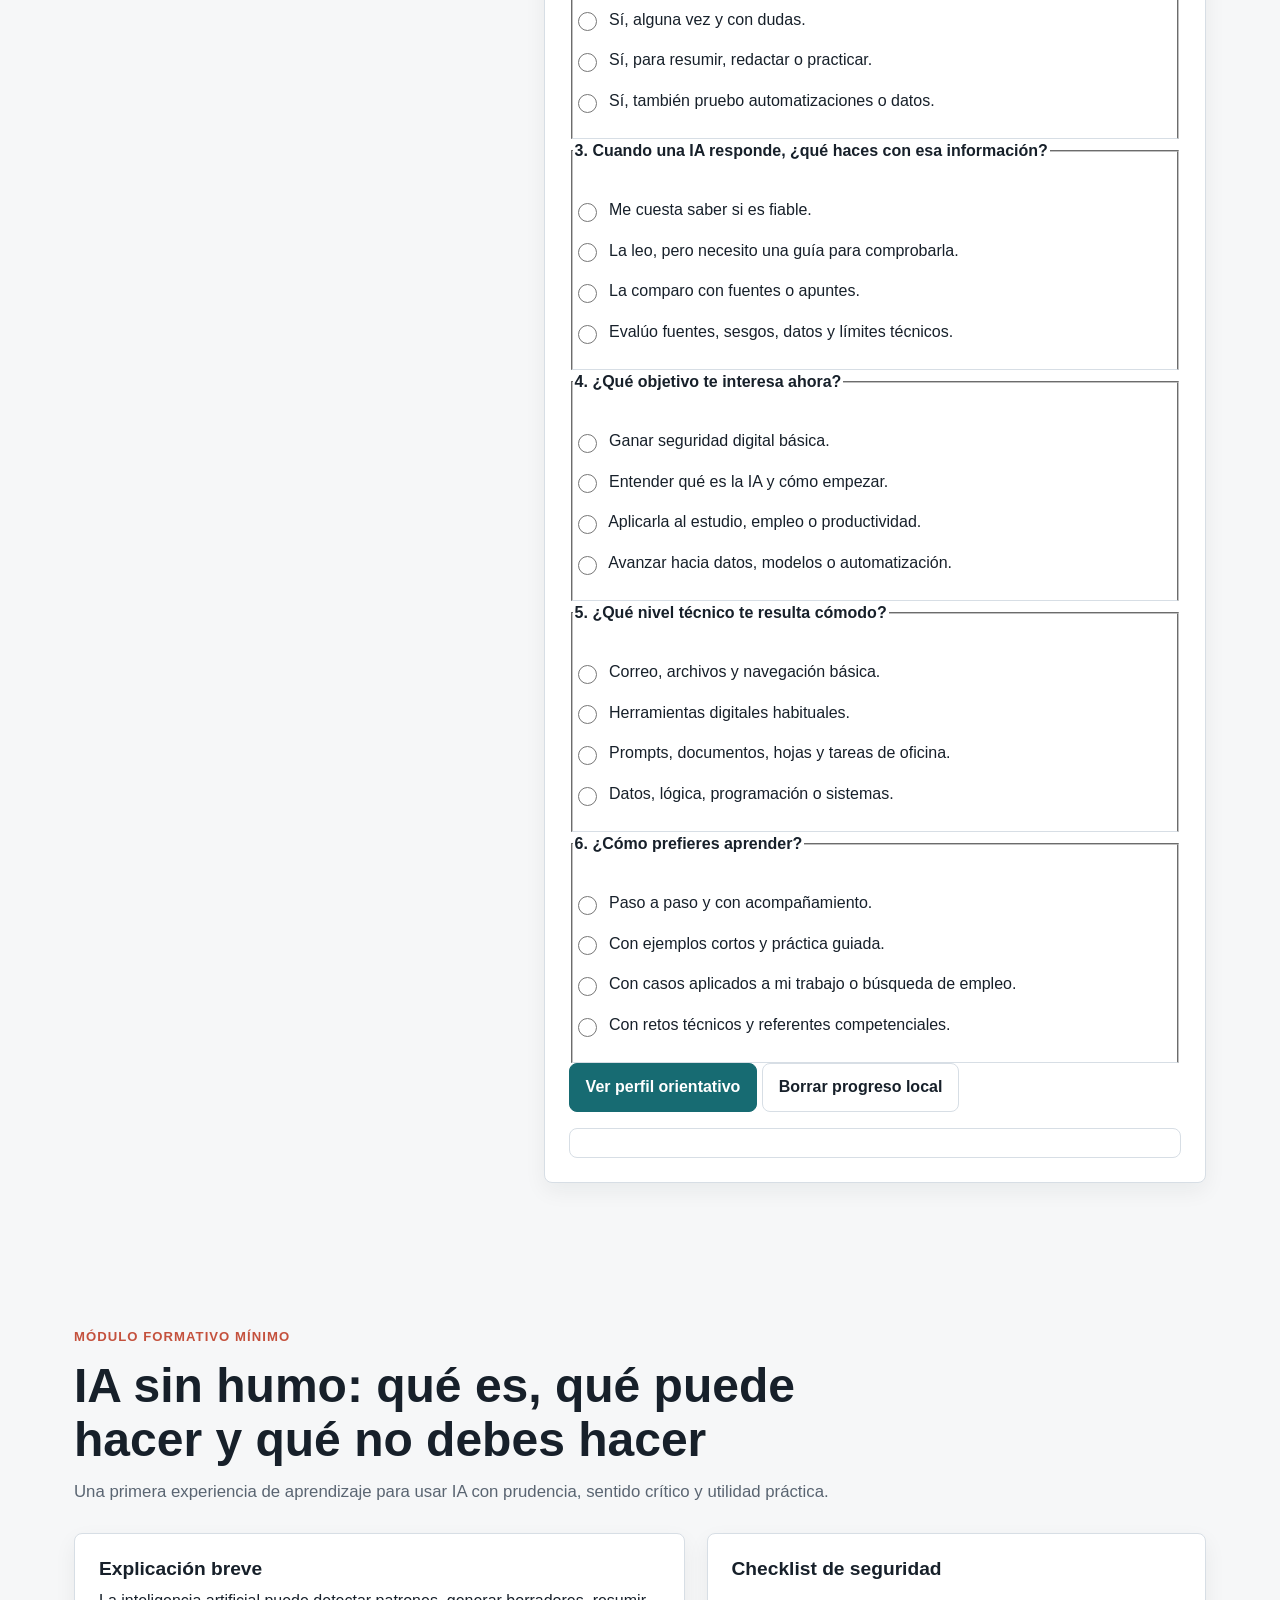
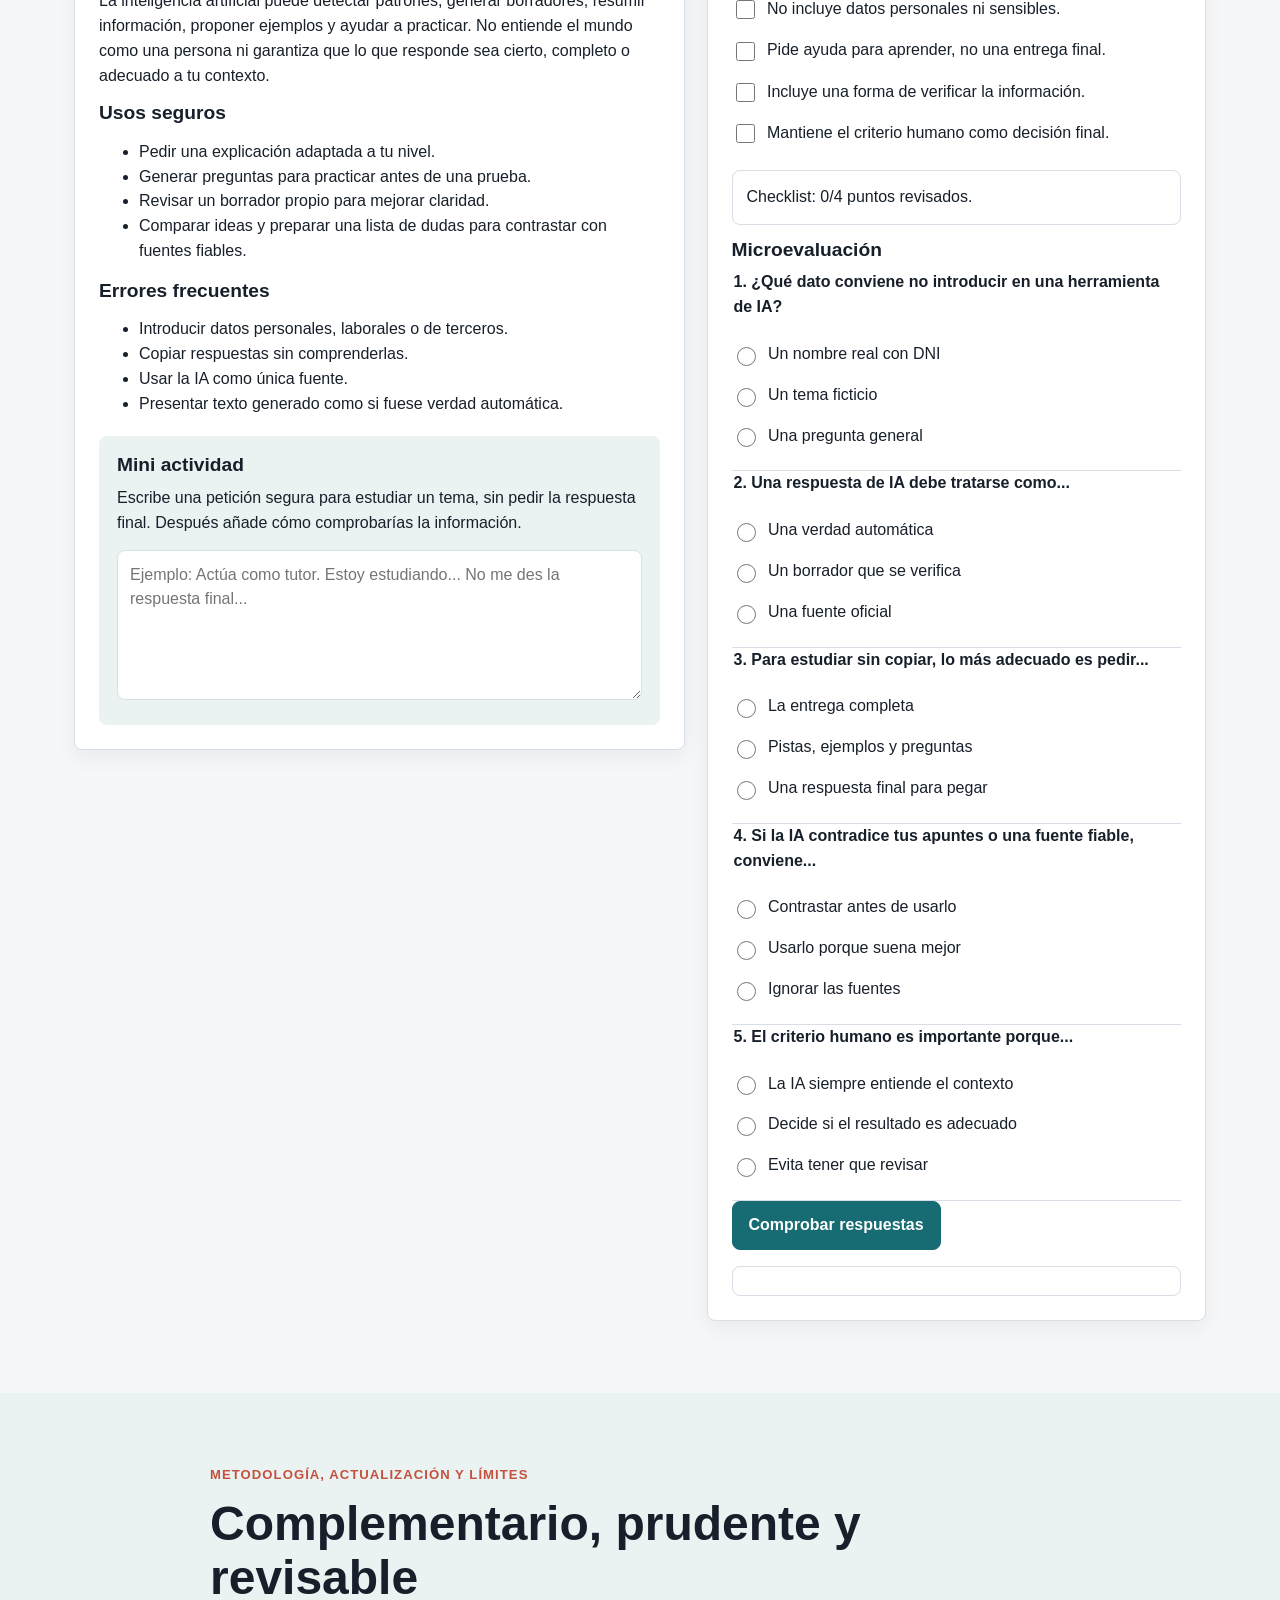
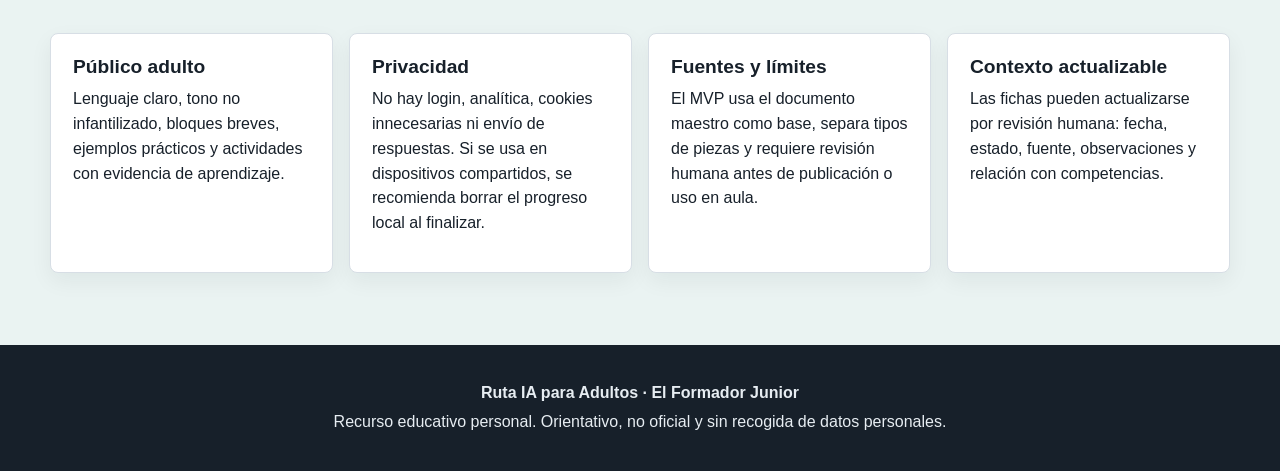
==== commit 38eef0ff: "feat: orienta MVP como kit docente" ====
--- a/index.html
+++ b/index.html
@@ -3,8 +3,8 @@
 <head>
   <meta charset="utf-8">
   <meta name="viewport" content="width=device-width, initial-scale=1">
-  <title>Ruta IA para Adultos · El Formador Junior</title>
-  <meta name="description" content="MVP educativo personal para orientar a personas adultas en competencias básicas de inteligencia artificial, formación no reglada y empleabilidad.">
+  <title>Ruta IA para Adultos · Kit metodológico docente</title>
+  <meta name="description" content="Kit metodológico para que docentes y orientadores diseñen rutas de IA para personas adultas en formación no reglada, empleabilidad y alfabetización digital.">
   <link rel="stylesheet" href="src/styles.css">
 </head>
 <body>
@@ -14,8 +14,10 @@
       <a class="brand" href="#inicio">El Formador Junior</a>
       <button class="nav-toggle" type="button" aria-expanded="false" aria-controls="nav-menu">Menú</button>
       <div class="nav-menu" id="nav-menu">
+        <a href="#uso">Uso</a>
         <a href="#mapa">Mapa</a>
         <a href="#ruta">Ruta</a>
+        <a href="#fichas">Fichas</a>
         <a href="#diagnostico">Diagnóstico</a>
         <a href="#modulo">Módulo</a>
         <a href="#metodologia">Metodología</a>
@@ -26,31 +28,53 @@
   <main id="contenido">
     <section class="hero" id="inicio">
       <div class="hero-copy">
-        <p class="eyebrow">MVP 0.1 · Recurso educativo personal</p>
+        <p class="eyebrow">MVP 0.2 · Kit metodológico docente</p>
         <h1>Ruta IA para Adultos · El Formador Junior</h1>
-        <p class="lead">Comprende, ordena y practica competencias básicas relacionadas con inteligencia artificial en formación de adultos, empleabilidad y aprendizaje permanente.</p>
+        <p class="lead">Una herramienta para que docentes, formadores y orientadores diseñen rutas de IA para personas adultas, conectando actividades prácticas con referentes oficiales sin confundir especialidades, certificados o benchmarks.</p>
         <div class="notice">
           <strong>Aviso institucional.</strong>
           Este recurso es personal, pedagógico y de portfolio. No es un recurso oficial del SCE, SEPE, BOE, ICSE ni de ninguna entidad formativa, ni sustituye materiales, programaciones o evaluaciones oficiales.
         </div>
         <div class="hero-actions">
-          <a class="button primary" href="#diagnostico">Iniciar ruta</a>
-          <a class="button secondary" href="#mapa">Ver mapa formativo</a>
+          <a class="button primary" href="#uso">Ver para qué sirve</a>
+          <a class="button secondary" href="#fichas">Usar fichas docentes</a>
         </div>
       </div>
       <aside class="hero-panel" aria-label="Privacidad básica">
-        <h2>Para quién sirve</h2>
-        <p>Personas adultas con distintos niveles digitales que quieren orientarse en IA, distinguir tipos de formación y empezar por una práctica segura.</p>
-        <h2>Privacidad</h2>
-        <p>El diagnóstico y las actividades funcionan en el navegador. No se piden datos personales sensibles ni se envían respuestas a servidores externos.</p>
+        <h2>Qué hace</h2>
+        <p>Ayuda a preparar sesiones, elegir itinerarios, justificar contenidos y convertir referentes oficiales en actividades comprensibles para adultos.</p>
+        <h2>Actualización del contexto</h2>
+        <p>Los datos viven en archivos JSON revisables. Cada ficha puede ampliarse, marcarse como pendiente de revisión y actualizarse sin rehacer la interfaz.</p>
       </aside>
     </section>
 
+    <section class="section" id="uso">
+      <div class="section-heading">
+        <p class="eyebrow">Sentido de la herramienta</p>
+        <h2>Un puente entre normativa, aula y empleabilidad</h2>
+        <p>No pretende ser “otro curso de IA”. Su función es ayudar a transformar un mapa complejo de formación y competencias en decisiones docentes: qué explicar, en qué orden, con qué actividad y qué evidencia pedir.</p>
+      </div>
+      <div class="cards three">
+        <article class="card">
+          <h3>Para docentes</h3>
+          <p>Diseñar sesiones, seleccionar referentes, adaptar lenguaje, preparar actividades y documentar límites de uso de IA.</p>
+        </article>
+        <article class="card">
+          <h3>Para orientadores</h3>
+          <p>Ubicar perfiles adultos en una ruta inicial y conectar IA con empleo, productividad, comercio, marketing u orientación laboral.</p>
+        </article>
+        <article class="card">
+          <h3>Para alumnado</h3>
+          <p>Usar una vista simplificada: diagnóstico, módulo inicial, checklist de seguridad y actividades guiadas sin exceso de jerga normativa.</p>
+        </article>
+      </div>
+    </section>
+
     <section class="section" id="mapa">
       <div class="section-heading">
-        <p class="eyebrow">Mapa de formaciones y referentes</p>
-        <h2>Piezas separadas para no confundir certificados, especialidades y benchmarks</h2>
-        <p>Datos iniciales extraídos del documento maestro adjunto. La programación pública cambia, por lo que cada ficha debe revisarse antes de publicar una versión institucional o docente.</p>
+        <p class="eyebrow">Mapa actualizable</p>
+        <h2>Referentes separados para no confundir certificados, especialidades y benchmarks</h2>
+        <p>El mapa sirve al docente para justificar decisiones pedagógicas. La programación pública cambia; por eso cada ficha debe tener fecha de revisión, estado y fuente verificable.</p>
       </div>
       <div class="filters" aria-label="Filtros del catálogo">
         <button class="chip active" type="button" data-filter="todas">Todas</button>
@@ -89,11 +113,20 @@
       <div class="level-grid" id="itinerario-list"></div>
     </section>
 
+    <section class="section" id="fichas">
+      <div class="section-heading">
+        <p class="eyebrow">Fichas metodológicas</p>
+        <h2>De referente oficial a sesión de aula</h2>
+        <p>Estas fichas convierten la ruta en decisiones concretas: objetivo docente, actividad, evidencia, revisión humana y salida simplificada para el alumnado.</p>
+      </div>
+      <div class="method-grid" id="fichas-list"></div>
+    </section>
+
     <section class="section split" id="diagnostico">
       <div class="section-heading compact">
-        <p class="eyebrow">Diagnóstico local</p>
-        <h2>Orientación inicial sin recoger datos personales</h2>
-        <p>Marca la opción que mejor te representa. El resultado es orientativo y no oficial; se calcula solo en tu navegador.</p>
+        <p class="eyebrow">Vista alumnado</p>
+        <h2>Diagnóstico inicial sin recoger datos personales</h2>
+        <p>Puede usarse al inicio de una sesión para orientar el nivel de entrada. El resultado es formativo, no oficial, y se calcula solo en el navegador.</p>
       </div>
       <form class="quiz-card" id="profile-form">
         <div id="profile-questions"></div>
@@ -153,7 +186,7 @@
 
     <section class="section muted" id="metodologia">
       <div class="section-heading">
-        <p class="eyebrow">Metodología y límites</p>
+        <p class="eyebrow">Metodología, actualización y límites</p>
         <h2>Complementario, prudente y revisable</h2>
       </div>
       <div class="cards three">
@@ -168,6 +201,10 @@
         <article class="card">
           <h3>Fuentes y límites</h3>
           <p>El MVP usa el documento maestro como base, separa tipos de piezas y requiere revisión humana antes de publicación o uso en aula.</p>
+        </article>
+        <article class="card">
+          <h3>Contexto actualizable</h3>
+          <p>Las fichas pueden actualizarse por revisión humana: fecha, estado, fuente, observaciones y relación con competencias.</p>
         </article>
       </div>
     </section>
--- a/src/styles.css
+++ b/src/styles.css
@@ -421,11 +421,46 @@
 }
 
 .cards.three {
-  grid-template-columns: repeat(3, minmax(0, 1fr));
+  grid-template-columns: repeat(auto-fit, minmax(230px, 1fr));
 }
 
 .card {
   padding: 22px;
+}
+
+.method-grid {
+  display: grid;
+  grid-template-columns: repeat(auto-fit, minmax(260px, 1fr));
+  gap: 16px;
+}
+
+.method-card {
+  background: #fff;
+  border: 1px solid var(--line);
+  border-radius: 8px;
+  padding: 22px;
+  box-shadow: 0 8px 22px rgba(23, 32, 42, 0.06);
+}
+
+.method-card__meta {
+  display: flex;
+  flex-wrap: wrap;
+  gap: 8px;
+  margin-bottom: 12px;
+}
+
+.method-card__meta span,
+.small-note {
+  color: var(--muted);
+  font-size: 0.88rem;
+}
+
+.method-card__meta span {
+  border: 1px solid var(--line);
+  border-radius: 999px;
+  padding: 4px 8px;
+  background: #f7f9fa;
+  font-weight: 700;
 }
 
 .footer {
@@ -490,4 +525,31 @@
   .hero {
     padding-top: 48px;
   }
-}
+
+  h1 {
+    font-size: 2.35rem;
+  }
+
+  h2 {
+    font-size: 1.65rem;
+  }
+
+  .hero-copy,
+  .hero-panel,
+  .quiz-card,
+  .lesson,
+  .lesson-side,
+  .method-card,
+  .card {
+    padding: 18px;
+  }
+
+  .filters {
+    flex-direction: column;
+  }
+
+  .chip,
+  .button {
+    width: 100%;
+  }
+}
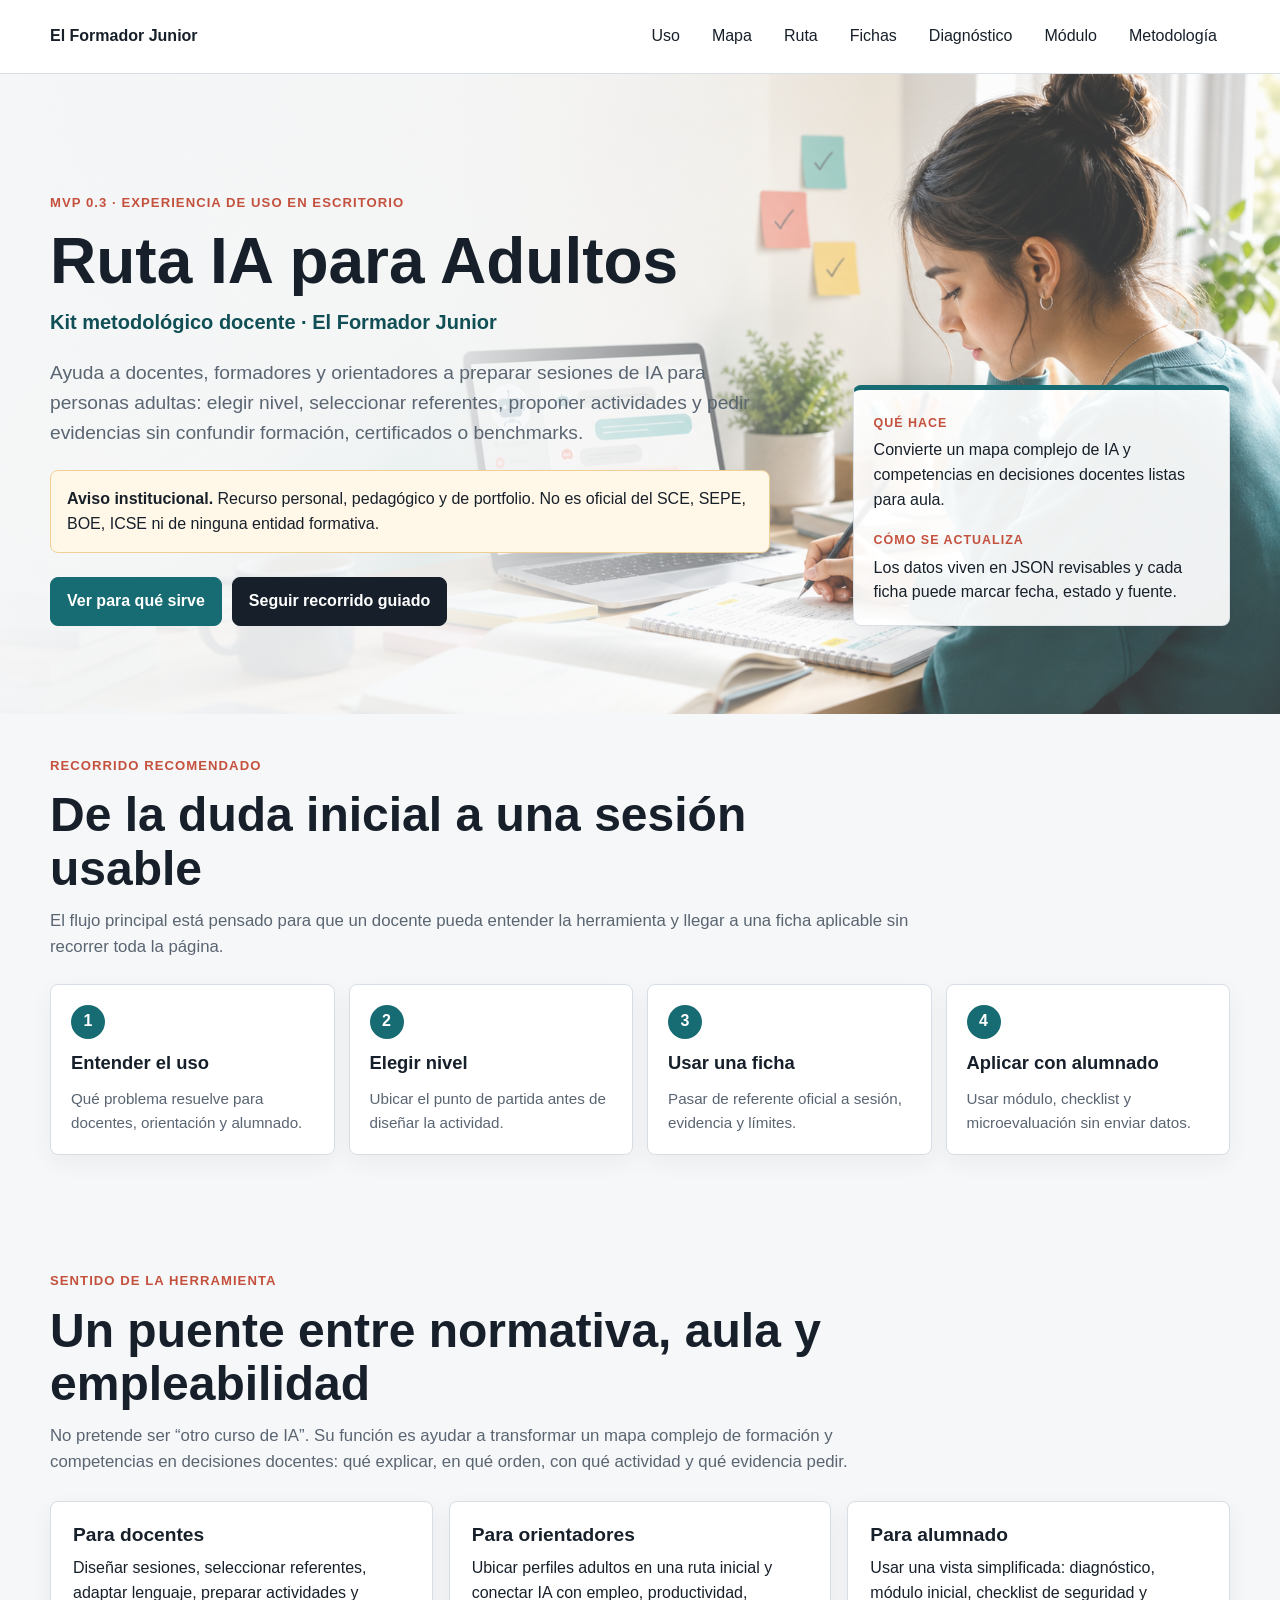
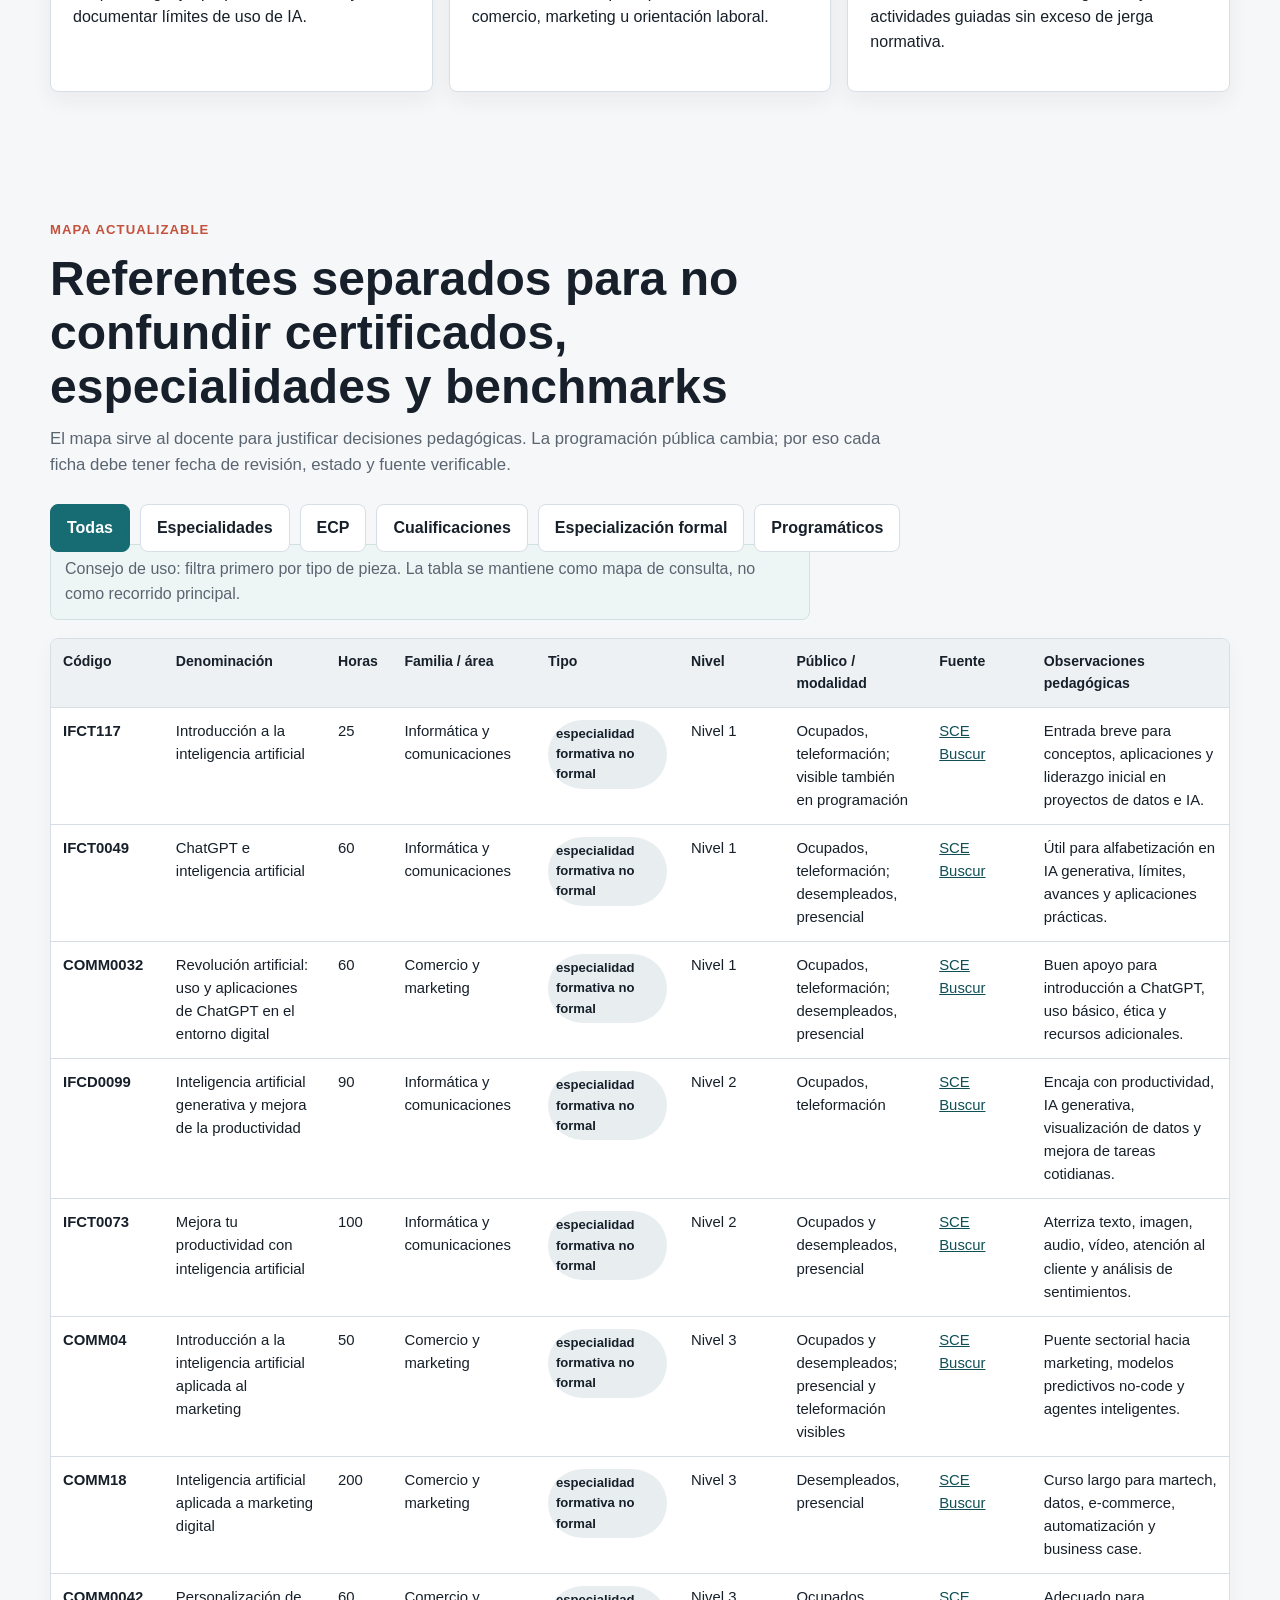
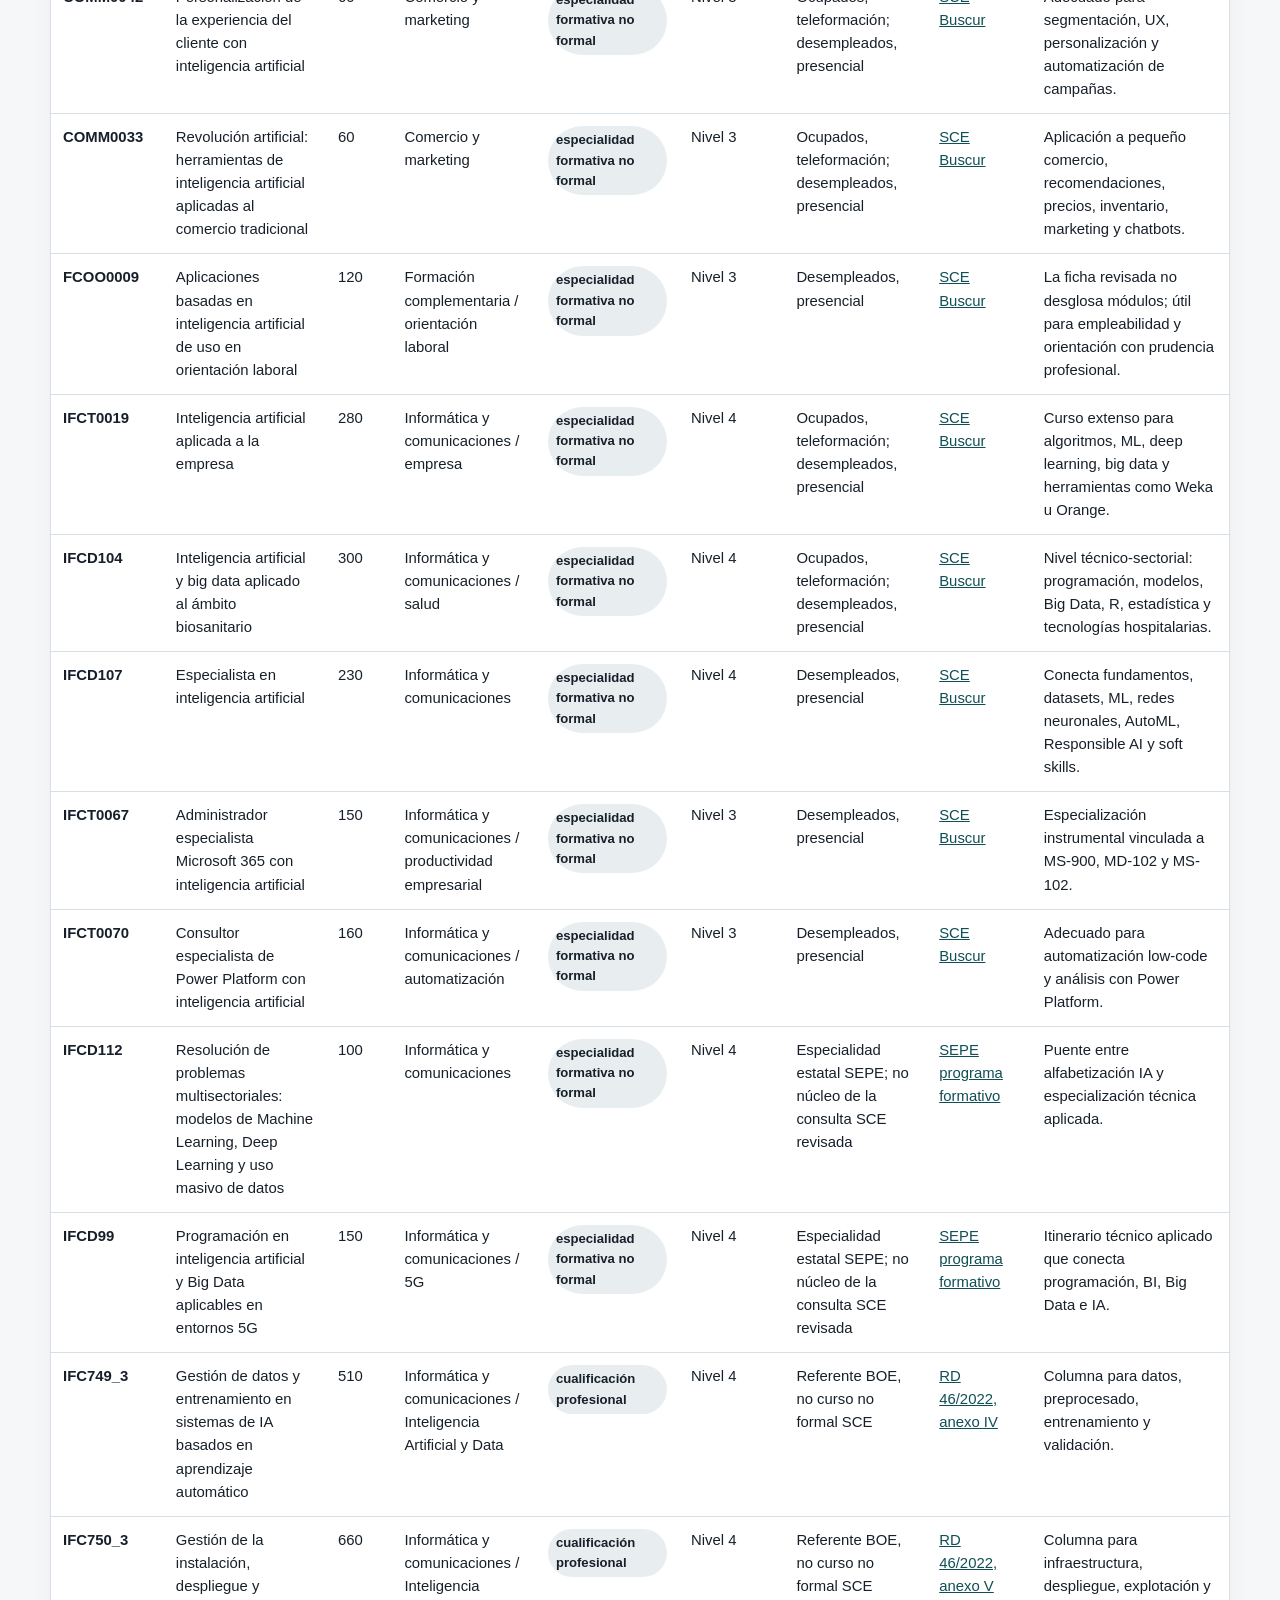
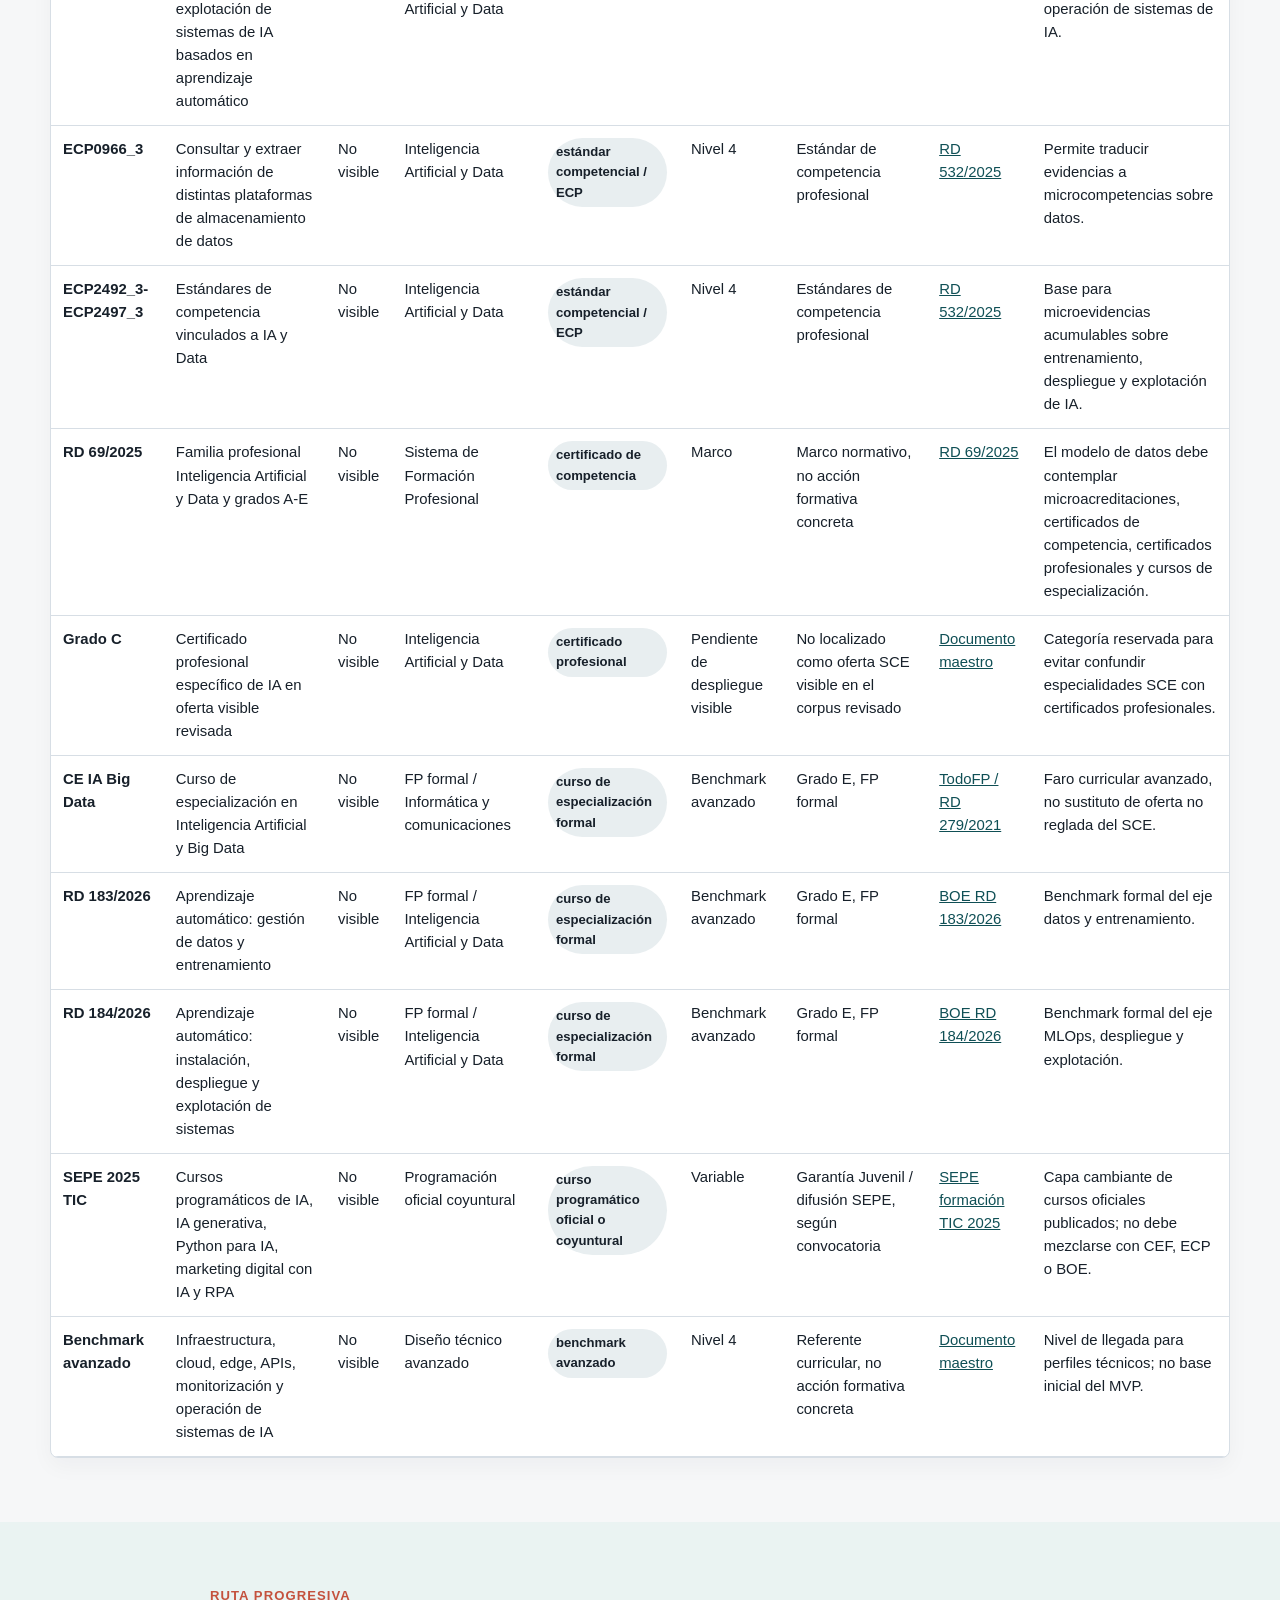
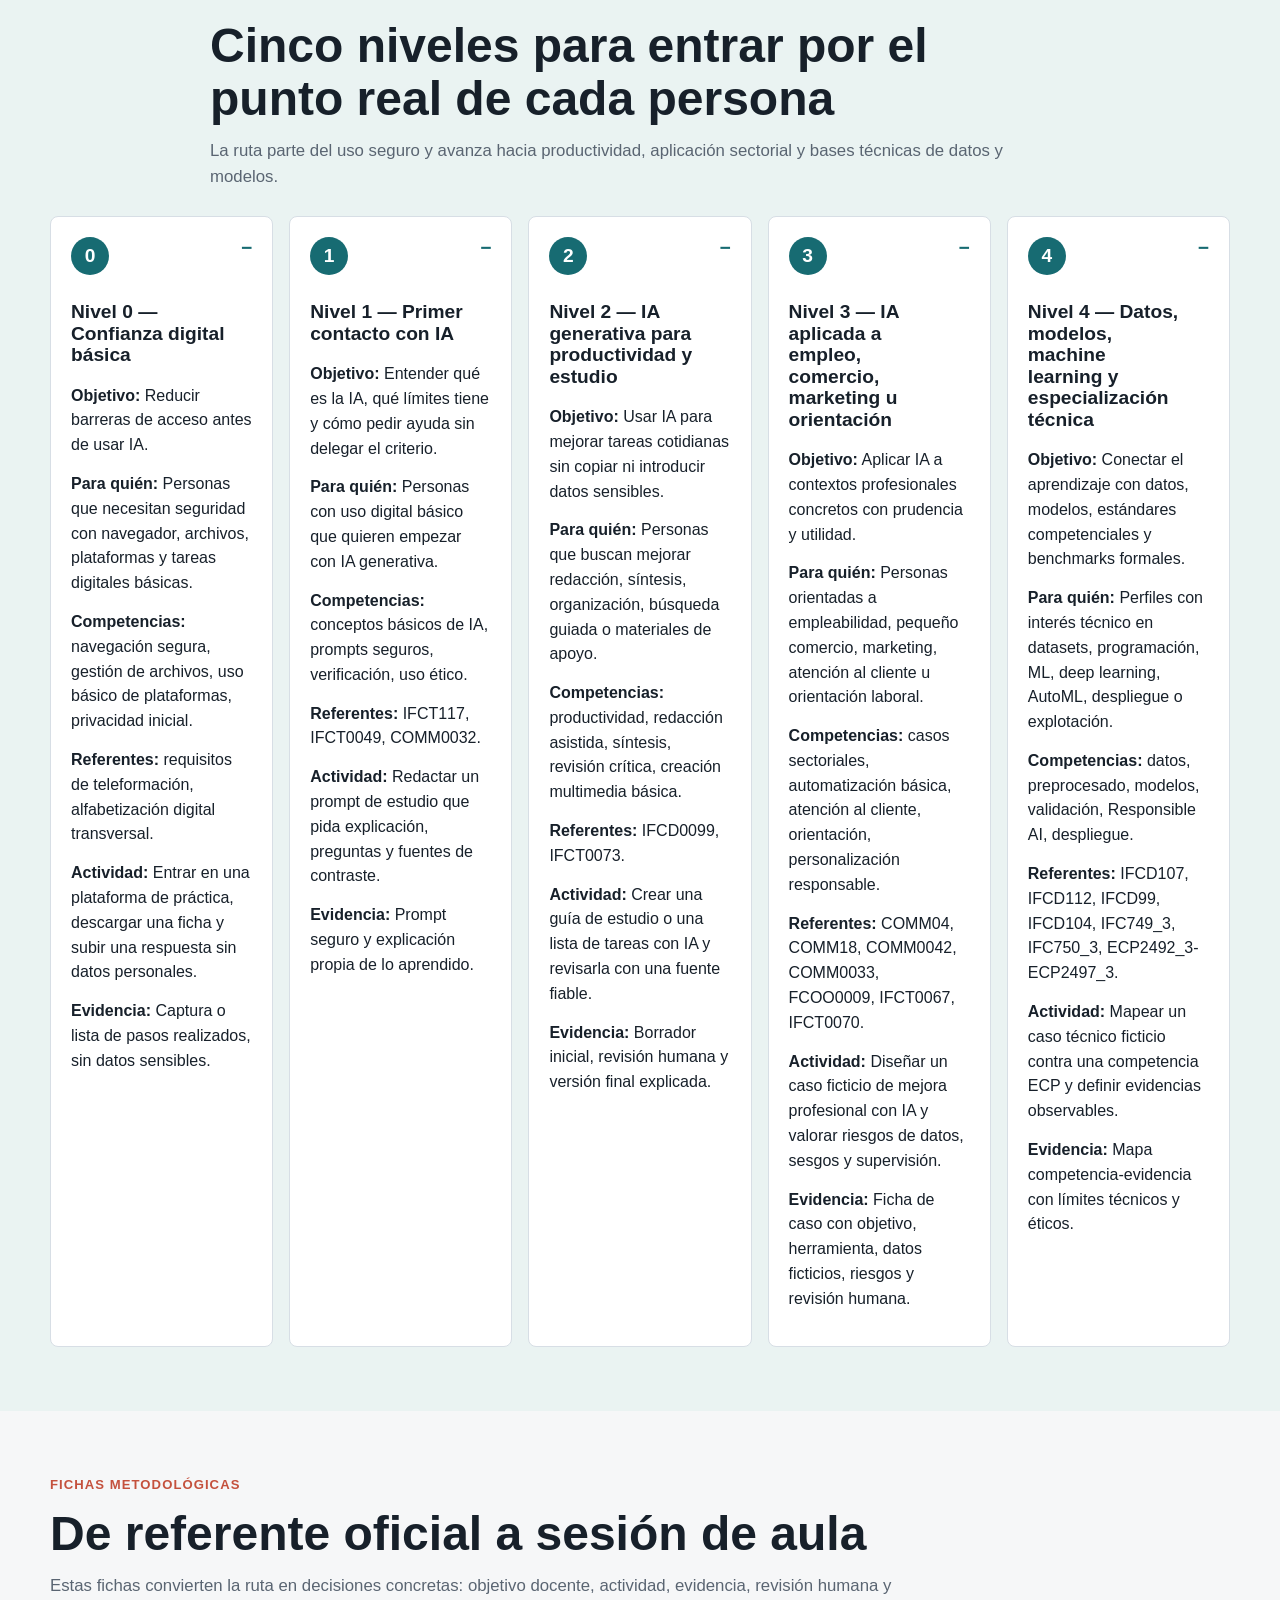
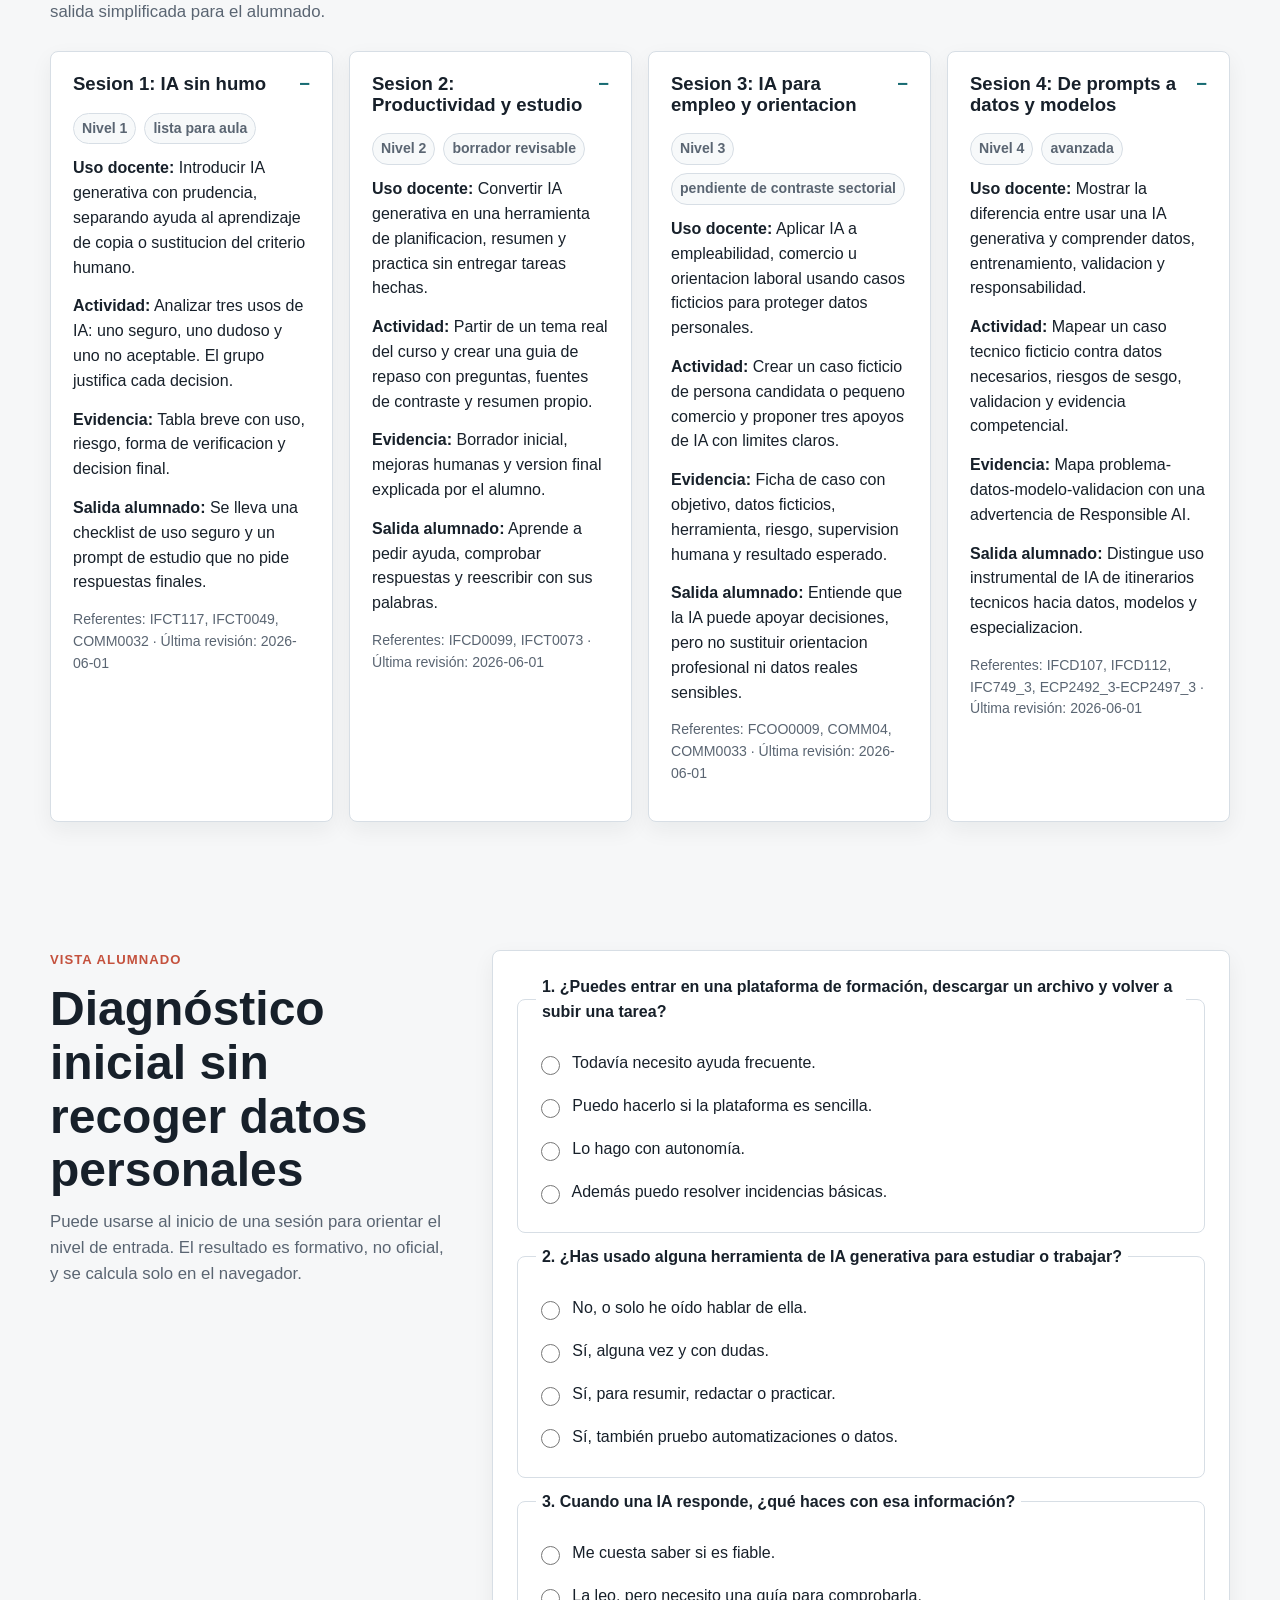
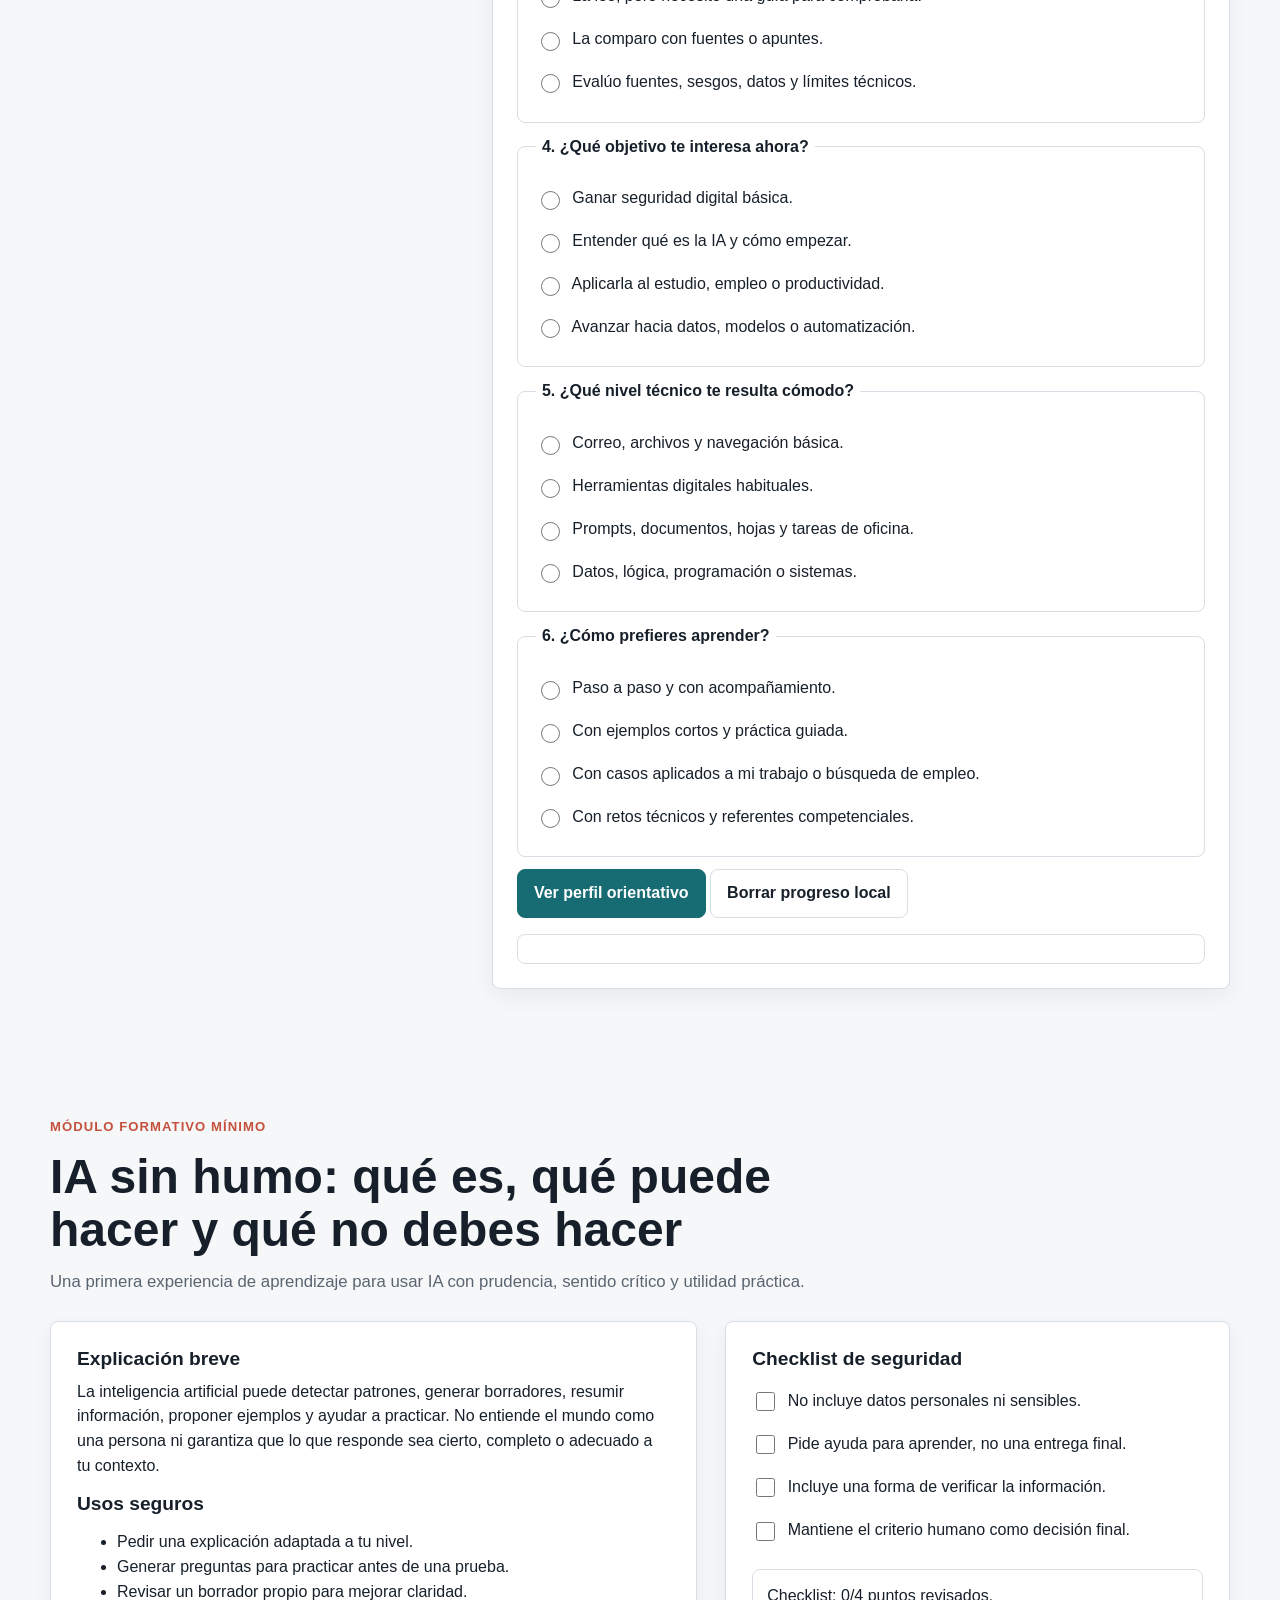
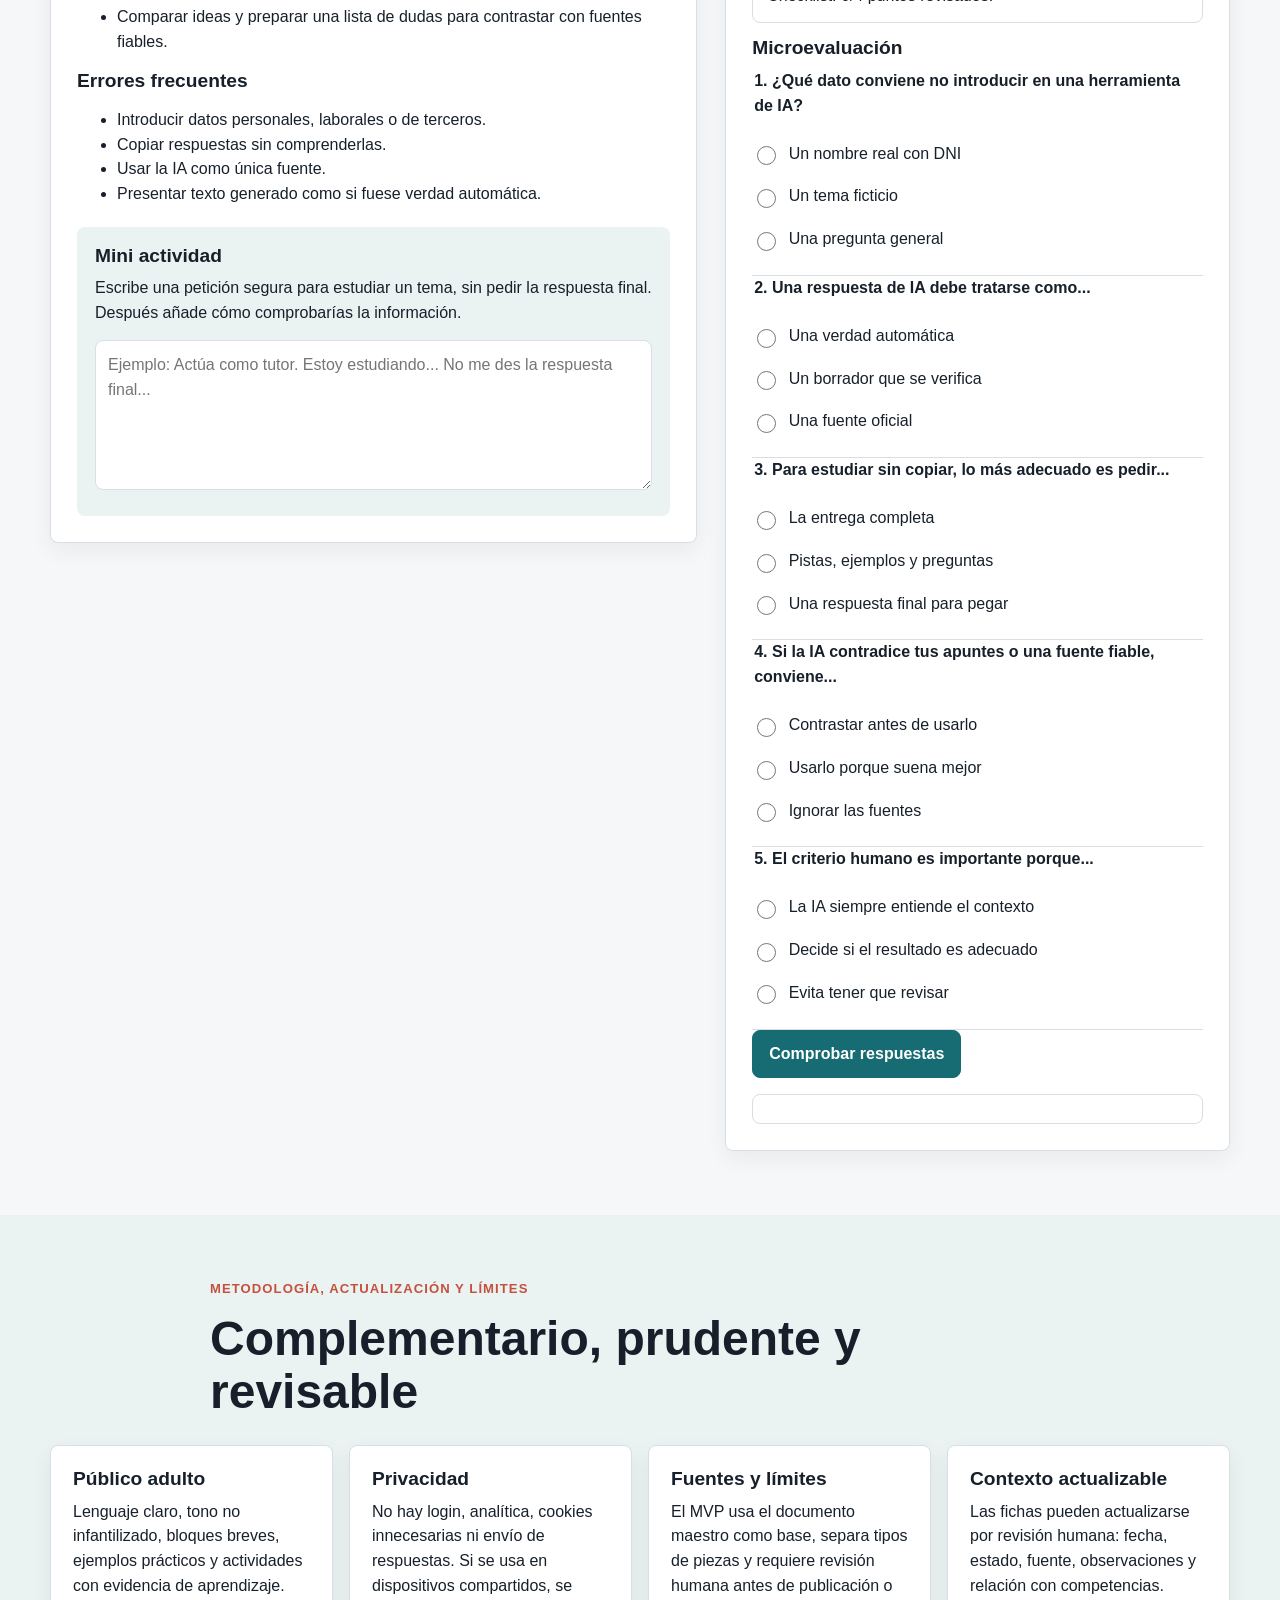
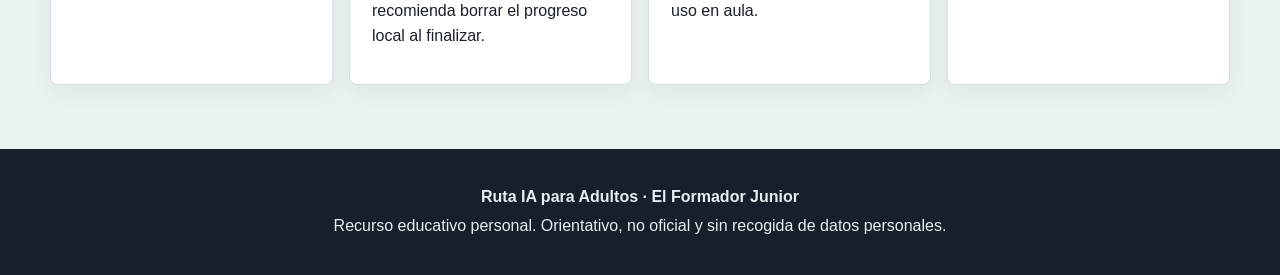
==== commit 639298fb: "feat: mejora UX de escritorio" ====
--- a/index.html
+++ b/index.html
@@ -27,25 +27,63 @@
 
   <main id="contenido">
     <section class="hero" id="inicio">
-      <div class="hero-copy">
-        <p class="eyebrow">MVP 0.2 · Kit metodológico docente</p>
-        <h1>Ruta IA para Adultos · El Formador Junior</h1>
-        <p class="lead">Una herramienta para que docentes, formadores y orientadores diseñen rutas de IA para personas adultas, conectando actividades prácticas con referentes oficiales sin confundir especialidades, certificados o benchmarks.</p>
-        <div class="notice">
-          <strong>Aviso institucional.</strong>
-          Este recurso es personal, pedagógico y de portfolio. No es un recurso oficial del SCE, SEPE, BOE, ICSE ni de ninguna entidad formativa, ni sustituye materiales, programaciones o evaluaciones oficiales.
+      <div class="hero-media" aria-hidden="true"></div>
+      <div class="hero-inner">
+        <div class="hero-copy">
+          <p class="eyebrow">MVP 0.3 · Experiencia de uso en escritorio</p>
+          <h1>Ruta IA para Adultos</h1>
+          <p class="hero-kicker">Kit metodológico docente · El Formador Junior</p>
+          <p class="lead">Ayuda a docentes, formadores y orientadores a preparar sesiones de IA para personas adultas: elegir nivel, seleccionar referentes, proponer actividades y pedir evidencias sin confundir formación, certificados o benchmarks.</p>
+          <div class="notice">
+            <strong>Aviso institucional.</strong>
+            Recurso personal, pedagógico y de portfolio. No es oficial del SCE, SEPE, BOE, ICSE ni de ninguna entidad formativa.
+          </div>
+          <div class="hero-actions">
+            <a class="button primary" href="#uso">Ver para qué sirve</a>
+            <a class="button secondary" href="#recorrido">Seguir recorrido guiado</a>
+          </div>
         </div>
-        <div class="hero-actions">
-          <a class="button primary" href="#uso">Ver para qué sirve</a>
-          <a class="button secondary" href="#fichas">Usar fichas docentes</a>
+        <div class="hero-panel" aria-label="Resumen de la herramienta">
+          <div>
+            <span class="panel-label">Qué hace</span>
+            <p>Convierte un mapa complejo de IA y competencias en decisiones docentes listas para aula.</p>
+          </div>
+          <div>
+            <span class="panel-label">Cómo se actualiza</span>
+            <p>Los datos viven en JSON revisables y cada ficha puede marcar fecha, estado y fuente.</p>
+          </div>
         </div>
       </div>
-      <aside class="hero-panel" aria-label="Privacidad básica">
-        <h2>Qué hace</h2>
-        <p>Ayuda a preparar sesiones, elegir itinerarios, justificar contenidos y convertir referentes oficiales en actividades comprensibles para adultos.</p>
-        <h2>Actualización del contexto</h2>
-        <p>Los datos viven en archivos JSON revisables. Cada ficha puede ampliarse, marcarse como pendiente de revisión y actualizarse sin rehacer la interfaz.</p>
-      </aside>
+    </section>
+
+    <section class="section guide" id="recorrido">
+      <div class="section-heading compact">
+        <p class="eyebrow">Recorrido recomendado</p>
+        <h2>De la duda inicial a una sesión usable</h2>
+        <p>El flujo principal está pensado para que un docente pueda entender la herramienta y llegar a una ficha aplicable sin recorrer toda la página.</p>
+      </div>
+      <div class="guide-grid">
+        <a class="guide-card" href="#uso">
+          <span>1</span>
+          <strong>Entender el uso</strong>
+          <small>Qué problema resuelve para docentes, orientación y alumnado.</small>
+        </a>
+        <a class="guide-card" href="#ruta">
+          <span>2</span>
+          <strong>Elegir nivel</strong>
+          <small>Ubicar el punto de partida antes de diseñar la actividad.</small>
+        </a>
+        <a class="guide-card" href="#fichas">
+          <span>3</span>
+          <strong>Usar una ficha</strong>
+          <small>Pasar de referente oficial a sesión, evidencia y límites.</small>
+        </a>
+        <a class="guide-card" href="#modulo">
+          <span>4</span>
+          <strong>Aplicar con alumnado</strong>
+          <small>Usar módulo, checklist y microevaluación sin enviar datos.</small>
+        </a>
+      </div>
     </section>
 
     <section class="section" id="uso">
@@ -54,7 +92,7 @@
         <h2>Un puente entre normativa, aula y empleabilidad</h2>
         <p>No pretende ser “otro curso de IA”. Su función es ayudar a transformar un mapa complejo de formación y competencias en decisiones docentes: qué explicar, en qué orden, con qué actividad y qué evidencia pedir.</p>
       </div>
-      <div class="cards three">
+      <div class="cards three cards-compact">
         <article class="card">
           <h3>Para docentes</h3>
           <p>Diseñar sesiones, seleccionar referentes, adaptar lenguaje, preparar actividades y documentar límites de uso de IA.</p>
@@ -84,6 +122,7 @@
         <button class="chip" type="button" data-filter="curso de especialización formal">Especialización formal</button>
         <button class="chip" type="button" data-filter="curso programático oficial o coyuntural">Programáticos</button>
       </div>
+      <p class="table-hint">Consejo de uso: filtra primero por tipo de pieza. La tabla se mantiene como mapa de consulta, no como recorrido principal.</p>
       <div class="table-wrap" tabindex="0" aria-label="Catálogo de formaciones">
         <table>
           <thead>
@@ -110,7 +149,7 @@
         <h2>Cinco niveles para entrar por el punto real de cada persona</h2>
         <p>La ruta parte del uso seguro y avanza hacia productividad, aplicación sectorial y bases técnicas de datos y modelos.</p>
       </div>
-      <div class="level-grid" id="itinerario-list"></div>
+      <div class="level-grid compact-list" id="itinerario-list"></div>
     </section>
 
     <section class="section" id="fichas">
@@ -119,7 +158,7 @@
         <h2>De referente oficial a sesión de aula</h2>
         <p>Estas fichas convierten la ruta en decisiones concretas: objetivo docente, actividad, evidencia, revisión humana y salida simplificada para el alumnado.</p>
       </div>
-      <div class="method-grid" id="fichas-list"></div>
+      <div class="method-grid compact-list" id="fichas-list"></div>
     </section>
 
     <section class="section split" id="diagnostico">
@@ -189,7 +228,7 @@
         <p class="eyebrow">Metodología, actualización y límites</p>
         <h2>Complementario, prudente y revisable</h2>
       </div>
-      <div class="cards three">
+      <div class="cards three cards-compact">
         <article class="card">
           <h3>Público adulto</h3>
           <p>Lenguaje claro, tono no infantilizado, bloques breves, ejemplos prácticos y actividades con evidencia de aprendizaje.</p>
--- a/src/styles.css
+++ b/src/styles.css
@@ -12,6 +12,7 @@
   --ok: #26734d;
   --warn: #8a4b11;
   --shadow: 0 18px 42px rgba(23, 32, 42, 0.1);
+  --page: min(1180px, calc(100% - 48px));
 }
 
 * {
@@ -20,6 +21,7 @@
 
 html {
   scroll-behavior: smooth;
+  scroll-padding-top: 84px;
 }
 
 body {
@@ -69,12 +71,13 @@
   z-index: 5;
   background: rgba(255, 255, 255, 0.96);
   border-bottom: 1px solid var(--line);
+  backdrop-filter: blur(10px);
 }
 
 .topbar {
-  width: min(1180px, 100%);
+  width: var(--page);
   margin: 0 auto;
-  padding: 12px 24px;
+  padding: 14px 0;
   display: flex;
   align-items: center;
   justify-content: space-between;
@@ -118,18 +121,35 @@
 }
 
 .hero {
-  min-height: 86vh;
-  display: grid;
-  grid-template-columns: minmax(0, 1.25fr) minmax(280px, 0.75fr);
+  position: relative;
+  min-height: 640px;
+  display: grid;
+  align-items: center;
+  overflow: hidden;
+  background: #edf4f3;
+}
+
+.hero-media {
+  position: absolute;
+  inset: 0;
+  background:
+    linear-gradient(90deg, rgba(246, 247, 248, 0.98) 0%, rgba(246, 247, 248, 0.88) 36%, rgba(246, 247, 248, 0.22) 68%),
+    url("../EFJ-002%20Estudiar%20con%20IA/assets/hero-estudiar-ia.png") center right / cover no-repeat;
+}
+
+.hero-inner {
+  position: relative;
+  z-index: 1;
+  width: var(--page);
+  margin: 0 auto;
+  padding: 76px 0 44px;
+  display: grid;
+  grid-template-columns: minmax(440px, 0.78fr) minmax(280px, 0.38fr);
   gap: 28px;
   align-items: end;
-  width: min(1180px, 100%);
-  margin: 0 auto;
-  padding: 86px 24px 52px;
 }
 
 .hero-copy,
-.hero-panel,
 .quiz-card,
 .lesson,
 .lesson-side,
@@ -141,12 +161,34 @@
 }
 
 .hero-copy {
-  padding: clamp(28px, 5vw, 56px);
+  max-width: 760px;
+  padding: 0;
+  background: transparent;
+  border: 0;
+  box-shadow: none;
 }
 
 .hero-panel {
-  padding: 26px;
-  border-top: 6px solid var(--brand);
+  display: grid;
+  gap: 14px;
+  padding: 20px;
+  background: rgba(255, 255, 255, 0.92);
+  border: 1px solid rgba(215, 222, 229, 0.9);
+  border-top: 5px solid var(--brand);
+  border-radius: 8px;
+  box-shadow: var(--shadow);
+}
+
+.hero-panel p {
+  margin: 4px 0 0;
+}
+
+.panel-label {
+  color: var(--accent);
+  font-size: 0.78rem;
+  font-weight: 800;
+  letter-spacing: 0.08em;
+  text-transform: uppercase;
 }
 
 .eyebrow {
@@ -167,7 +209,8 @@
 
 h1 {
   margin: 0;
-  font-size: clamp(2.2rem, 6vw, 5rem);
+  max-width: 760px;
+  font-size: clamp(3rem, 5vw, 4.6rem);
 }
 
 h2 {
@@ -185,10 +228,17 @@
 }
 
 .lead {
-  max-width: 780px;
+  max-width: 700px;
   margin-top: 20px;
   color: var(--muted);
   font-size: 1.2rem;
+}
+
+.hero-kicker {
+  margin: 10px 0 0;
+  color: var(--brand-dark);
+  font-size: 1.25rem;
+  font-weight: 800;
 }
 
 .notice {
@@ -197,6 +247,7 @@
   background: #fff7e7;
   border: 1px solid #efcf95;
   border-radius: 8px;
+  max-width: 720px;
 }
 
 .hero-actions,
@@ -241,9 +292,10 @@
 }
 
 .section {
-  width: min(1180px, 100%);
+  width: var(--page);
   margin: 0 auto;
-  padding: 72px 24px;
+  padding: 64px 0;
+  scroll-margin-top: 86px;
 }
 
 .section.muted {
@@ -252,14 +304,14 @@
 }
 
 .section.muted > * {
-  width: min(1180px, 100%);
+  width: var(--page);
   margin-left: auto;
   margin-right: auto;
 }
 
 .section-heading {
   max-width: 860px;
-  margin-bottom: 28px;
+  margin-bottom: 26px;
 }
 
 .section-heading.compact {
@@ -271,11 +323,75 @@
   font-size: 1.05rem;
 }
 
+.guide {
+  padding-top: 42px;
+  padding-bottom: 52px;
+}
+
+.guide-grid {
+  display: grid;
+  grid-template-columns: repeat(4, minmax(0, 1fr));
+  gap: 14px;
+  margin-top: 24px;
+}
+
+.guide-card {
+  min-height: 170px;
+  display: grid;
+  align-content: start;
+  gap: 10px;
+  padding: 20px;
+  color: var(--ink);
+  text-decoration: none;
+  background: #fff;
+  border: 1px solid var(--line);
+  border-radius: 8px;
+  box-shadow: 0 8px 22px rgba(23, 32, 42, 0.05);
+}
+
+.guide-card:hover,
+.guide-card:focus {
+  border-color: var(--brand);
+  outline: 3px solid rgba(242, 184, 75, 0.28);
+}
+
+.guide-card span {
+  display: inline-grid;
+  place-items: center;
+  width: 34px;
+  height: 34px;
+  border-radius: 50%;
+  background: var(--brand);
+  color: #fff;
+  font-weight: 800;
+}
+
+.guide-card strong {
+  font-size: 1.15rem;
+}
+
+.guide-card small {
+  color: var(--muted);
+  font-size: 0.95rem;
+}
+
 .table-wrap {
   overflow-x: auto;
   border: 1px solid var(--line);
   border-radius: 8px;
   background: #fff;
+  box-shadow: 0 8px 22px rgba(23, 32, 42, 0.04);
+}
+
+.table-hint {
+  width: fit-content;
+  max-width: 760px;
+  margin: -8px 0 18px;
+  padding: 12px 14px;
+  color: var(--muted);
+  background: #eef6f5;
+  border: 1px solid #cfe2df;
+  border-radius: 8px;
 }
 
 table {
@@ -286,15 +402,18 @@
 
 th,
 td {
-  padding: 13px;
+  padding: 12px;
   text-align: left;
   vertical-align: top;
   border-bottom: 1px solid var(--line);
 }
 
 th {
+  position: sticky;
+  top: 0;
   background: #edf1f4;
   font-size: 0.88rem;
+  z-index: 1;
 }
 
 td {
@@ -312,8 +431,9 @@
 
 .level-grid {
   display: grid;
-  grid-template-columns: repeat(5, minmax(190px, 1fr));
+  grid-template-columns: repeat(5, minmax(0, 1fr));
   gap: 16px;
+  align-items: start;
 }
 
 .level {
@@ -321,6 +441,45 @@
   border: 1px solid var(--line);
   border-radius: 8px;
   padding: 20px;
+  min-height: 100%;
+}
+
+.guided-detail summary {
+  cursor: pointer;
+  list-style: none;
+  position: relative;
+  padding-right: 26px;
+}
+
+.guided-detail summary::-webkit-details-marker {
+  display: none;
+}
+
+.guided-detail summary:focus {
+  outline: 3px solid rgba(242, 184, 75, 0.35);
+  outline-offset: 4px;
+  border-radius: 6px;
+}
+
+.guided-detail summary::after {
+  content: "+";
+  position: absolute;
+  top: 0;
+  right: 0;
+  color: var(--brand);
+  font-weight: 800;
+}
+
+.guided-detail[open] summary::after {
+  content: "−";
+}
+
+.level summary {
+  display: grid;
+  gap: 12px;
+  font-size: 1.2rem;
+  font-weight: 800;
+  line-height: 1.12;
 }
 
 .level .number {
@@ -335,10 +494,14 @@
   font-weight: 800;
 }
 
+.detail-body {
+  margin-top: 18px;
+}
+
 .split {
   display: grid;
-  grid-template-columns: minmax(260px, 0.8fr) minmax(0, 1.2fr);
-  gap: 28px;
+  grid-template-columns: minmax(280px, 0.55fr) minmax(0, 1fr);
+  gap: 36px;
   align-items: start;
 }
 
@@ -347,19 +510,22 @@
 }
 
 .question {
-  padding: 16px 0;
-  border-bottom: 1px solid var(--line);
+  padding: 18px;
+  margin: 0 0 12px;
+  border: 1px solid var(--line);
+  border-radius: 8px;
+  background: #fff;
 }
 
 .question legend {
   font-weight: 800;
-  margin-bottom: 10px;
+  padding: 0 6px;
 }
 
 .question label,
 .lesson-side label {
   display: block;
-  padding: 8px 0;
+  padding: 9px 0;
 }
 
 input[type="radio"],
@@ -391,14 +557,19 @@
 
 .module-layout {
   display: grid;
-  grid-template-columns: minmax(0, 1.1fr) minmax(280px, 0.9fr);
-  gap: 22px;
+  grid-template-columns: minmax(0, 1fr) minmax(340px, 0.78fr);
+  gap: 28px;
   align-items: start;
 }
 
 .lesson,
 .lesson-side {
-  padding: 24px;
+  padding: 26px;
+}
+
+.lesson-side {
+  position: sticky;
+  top: 92px;
 }
 
 .activity-box {
@@ -428,10 +599,15 @@
   padding: 22px;
 }
 
+.cards-compact .card {
+  min-height: 180px;
+}
+
 .method-grid {
   display: grid;
-  grid-template-columns: repeat(auto-fit, minmax(260px, 1fr));
+  grid-template-columns: repeat(4, minmax(0, 1fr));
   gap: 16px;
+  align-items: start;
 }
 
 .method-card {
@@ -440,6 +616,14 @@
   border-radius: 8px;
   padding: 22px;
   box-shadow: 0 8px 22px rgba(23, 32, 42, 0.06);
+  min-height: 100%;
+}
+
+.method-card summary {
+  margin-bottom: 14px;
+  font-size: 1.16rem;
+  font-weight: 800;
+  line-height: 1.12;
 }
 
 .method-card__meta {
@@ -475,15 +659,35 @@
 }
 
 @media (max-width: 980px) {
-  .hero,
+  .hero-inner,
   .split,
   .module-layout,
-  .cards.three {
+  .cards.three,
+  .guide-grid,
+  .method-grid {
     grid-template-columns: 1fr;
+  }
+
+  .hero {
+    min-height: auto;
+  }
+
+  .hero-media {
+    background:
+      linear-gradient(90deg, rgba(246, 247, 248, 0.98), rgba(246, 247, 248, 0.84)),
+      url("../EFJ-002%20Estudiar%20con%20IA/assets/hero-estudiar-ia.png") center right / cover no-repeat;
+  }
+
+  .hero-inner {
+    padding: 56px 0 40px;
   }
 
   .level-grid {
     grid-template-columns: repeat(2, minmax(0, 1fr));
+  }
+
+  .lesson-side {
+    position: static;
   }
 }
 
@@ -514,8 +718,7 @@
 
   .hero,
   .section {
-    padding-left: 18px;
-    padding-right: 18px;
+    width: calc(100% - 36px);
   }
 
   .level-grid {
@@ -523,7 +726,12 @@
   }
 
   .hero {
-    padding-top: 48px;
+    width: 100%;
+  }
+
+  .hero-inner {
+    width: calc(100% - 36px);
+    padding-top: 44px;
   }
 
   h1 {
@@ -535,7 +743,6 @@
   }
 
   .hero-copy,
-  .hero-panel,
   .quiz-card,
   .lesson,
   .lesson-side,
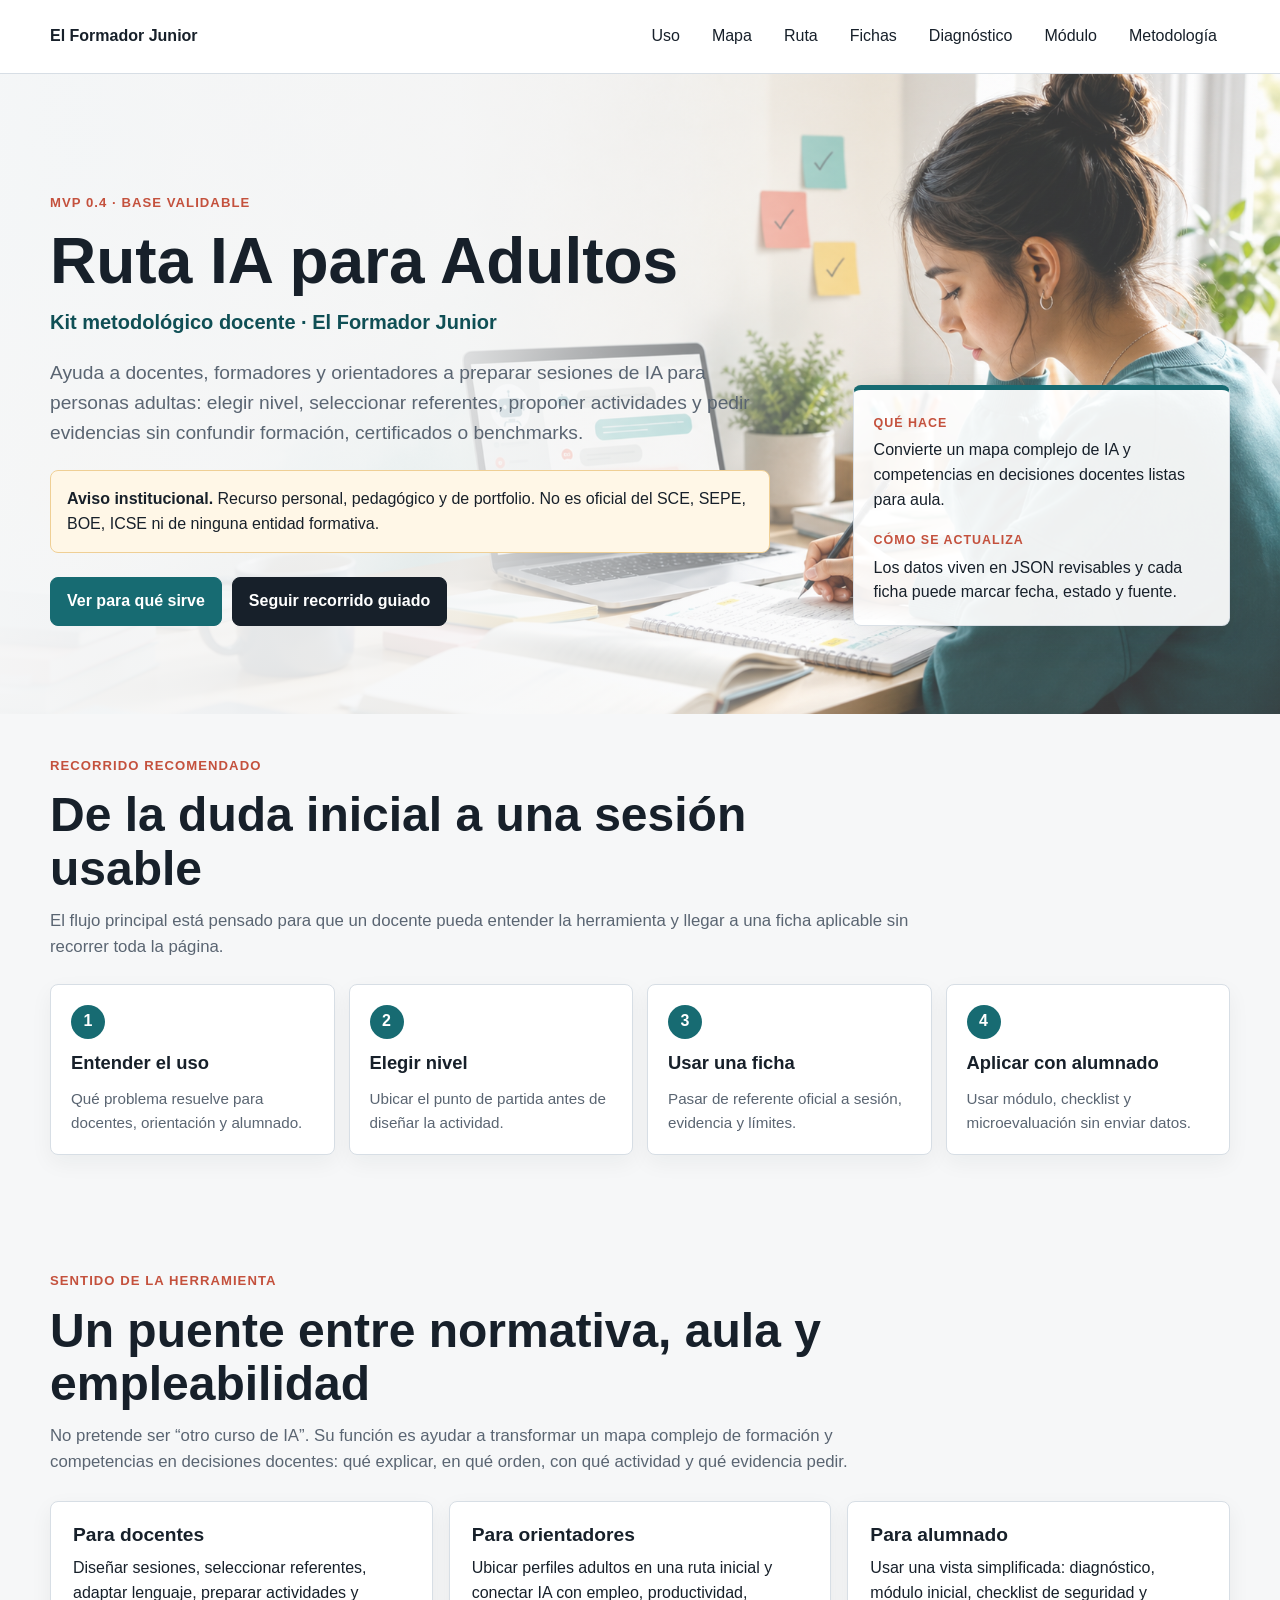
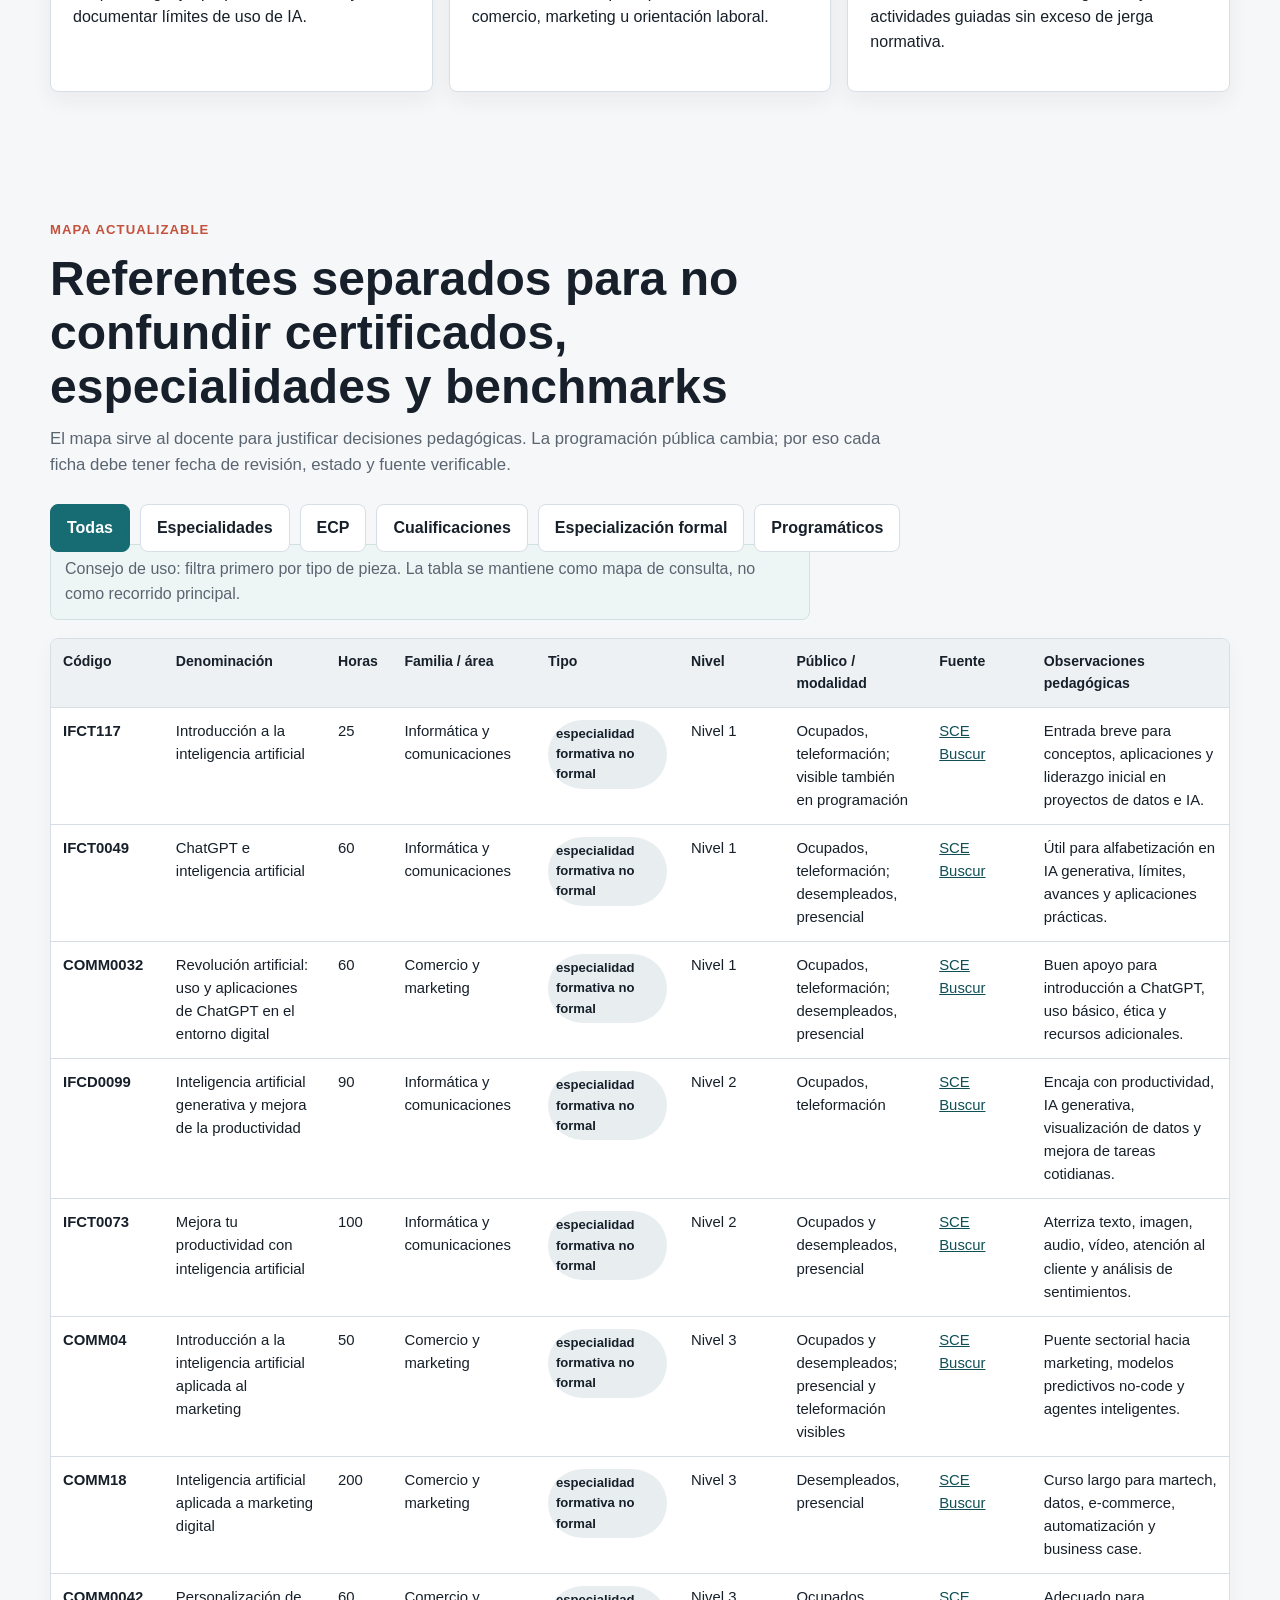
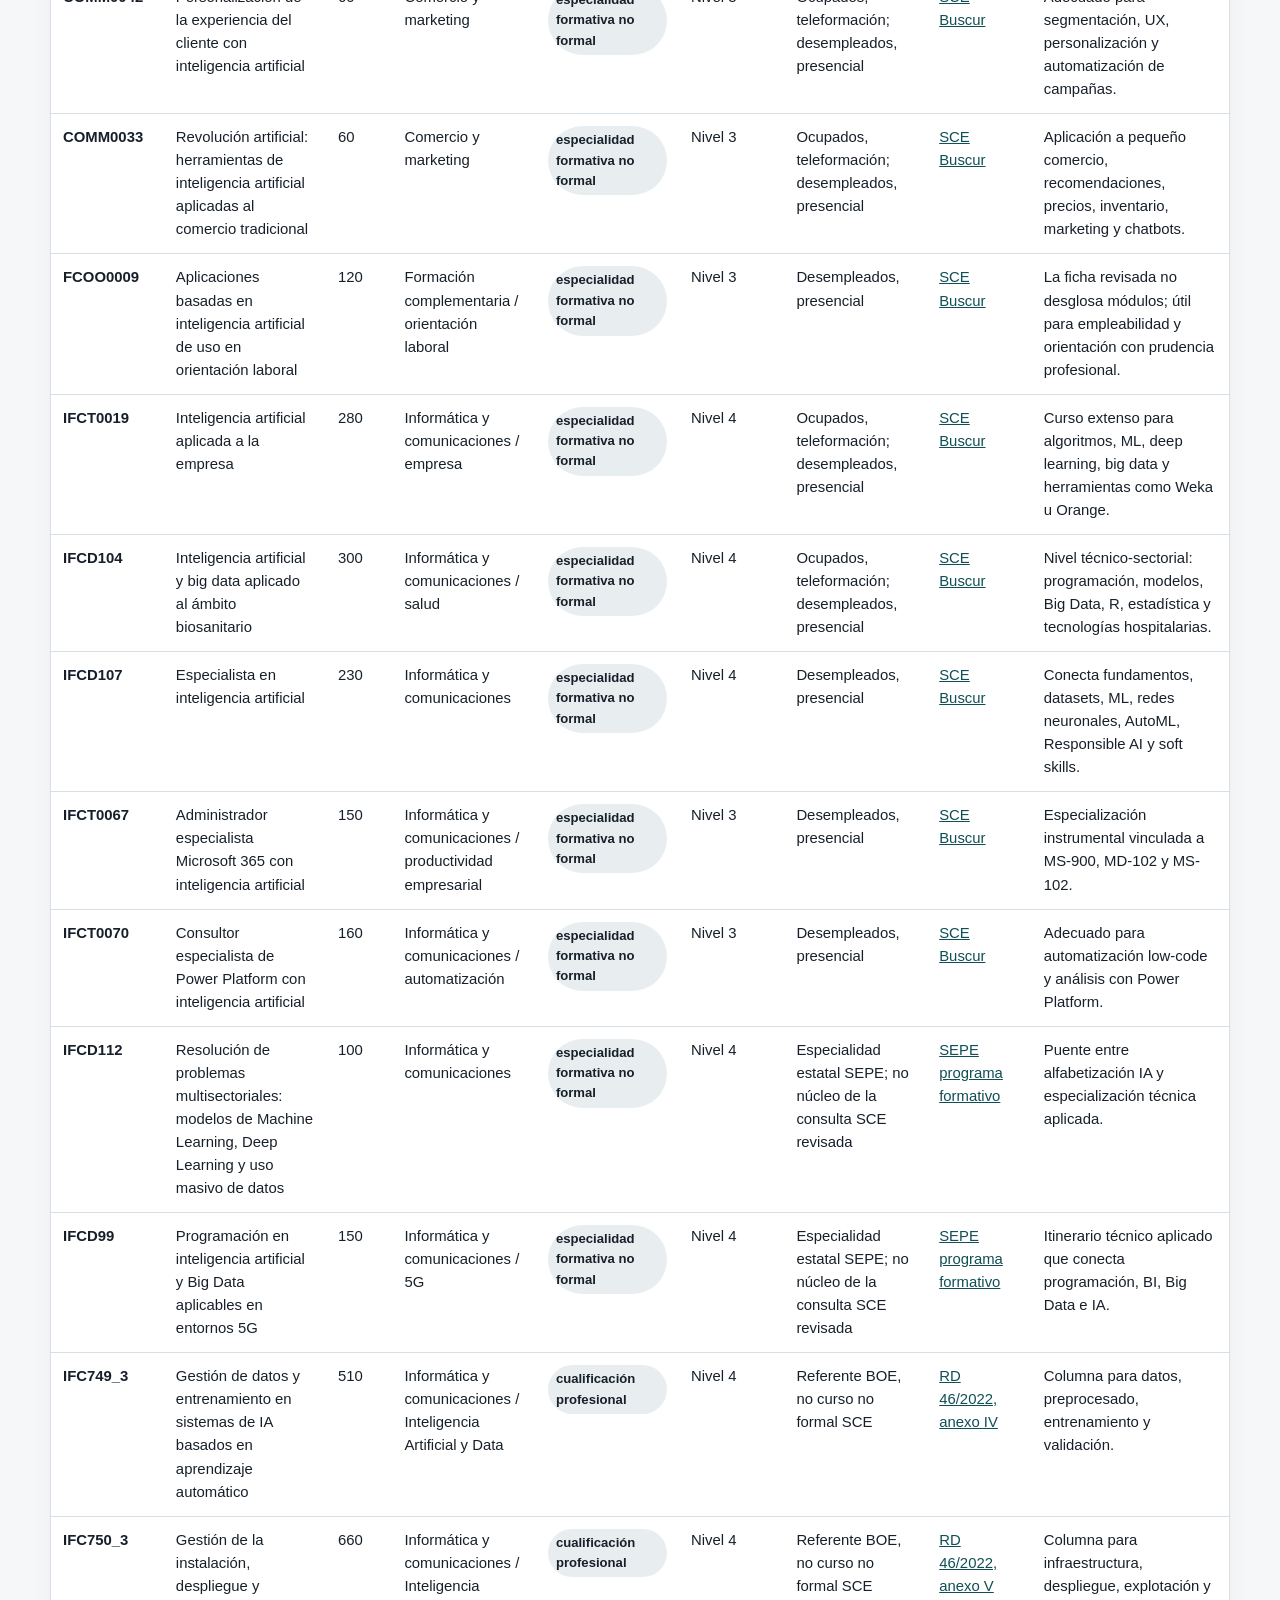
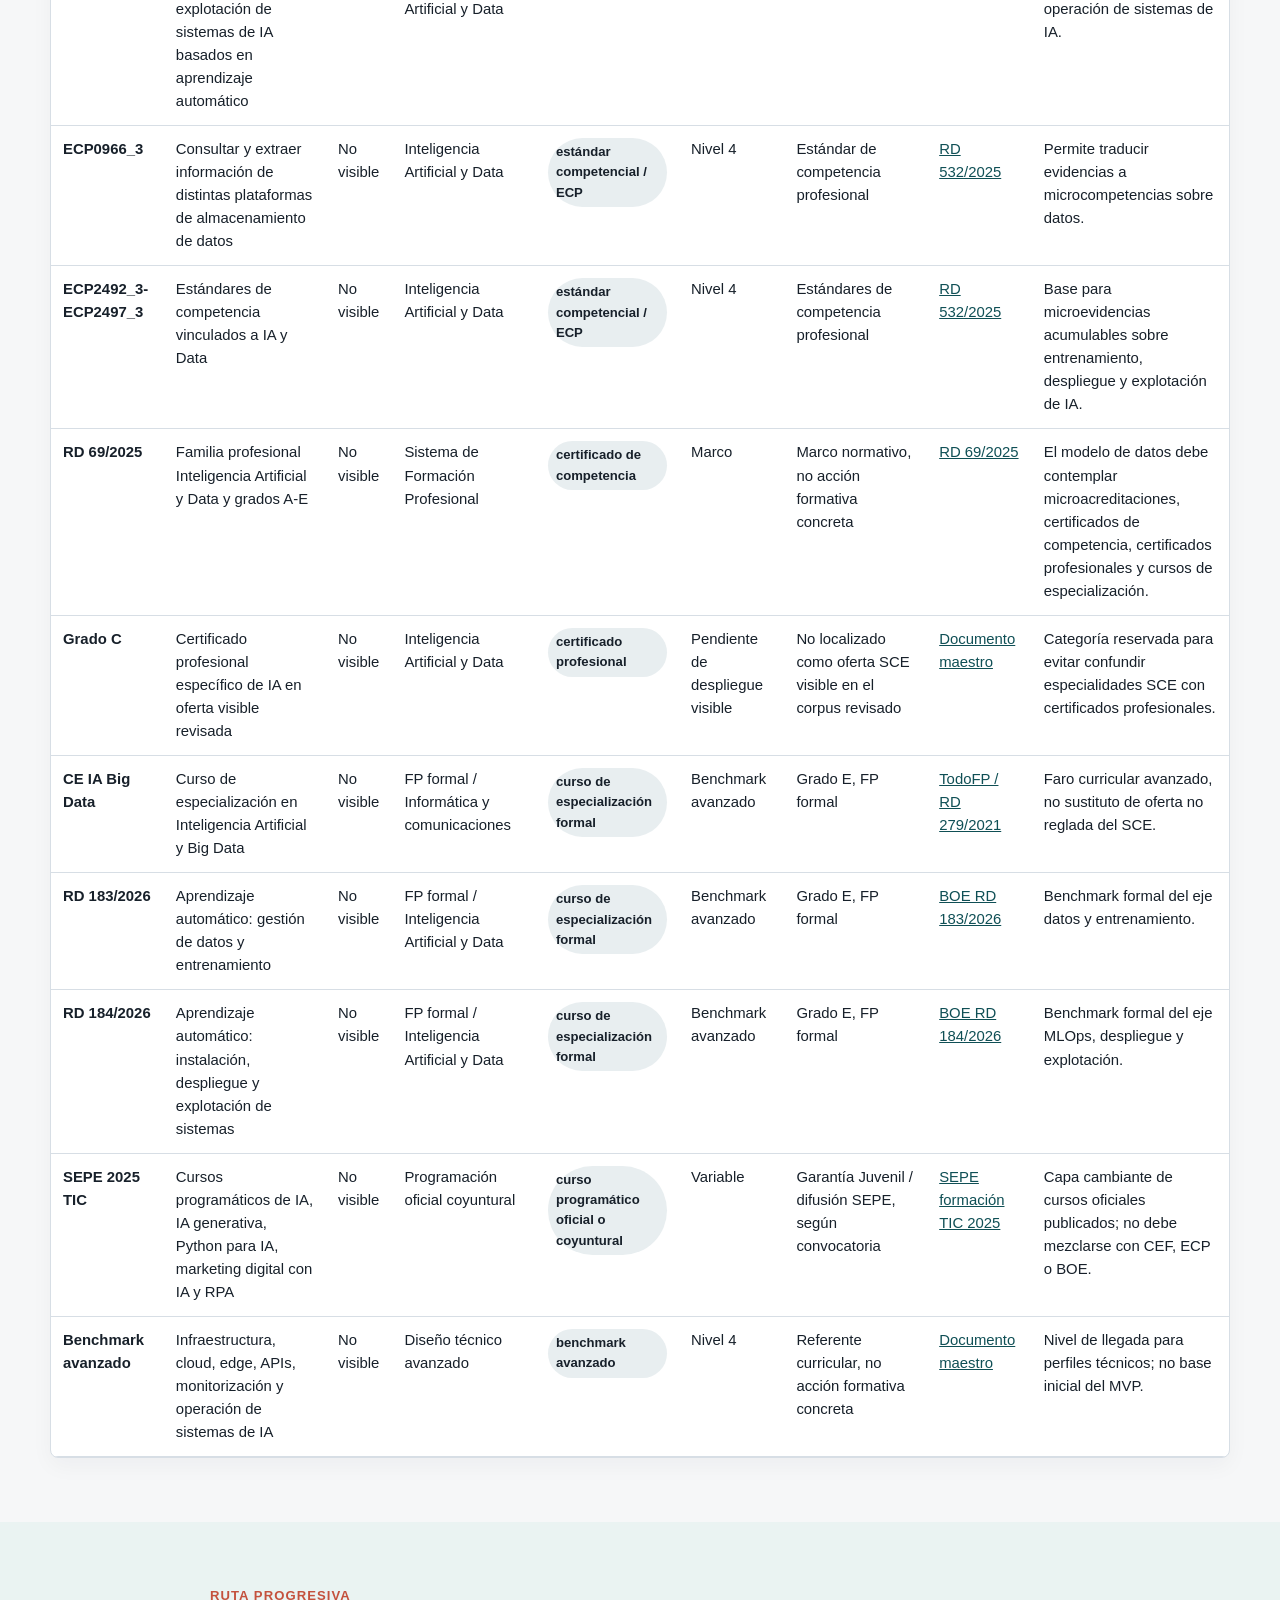
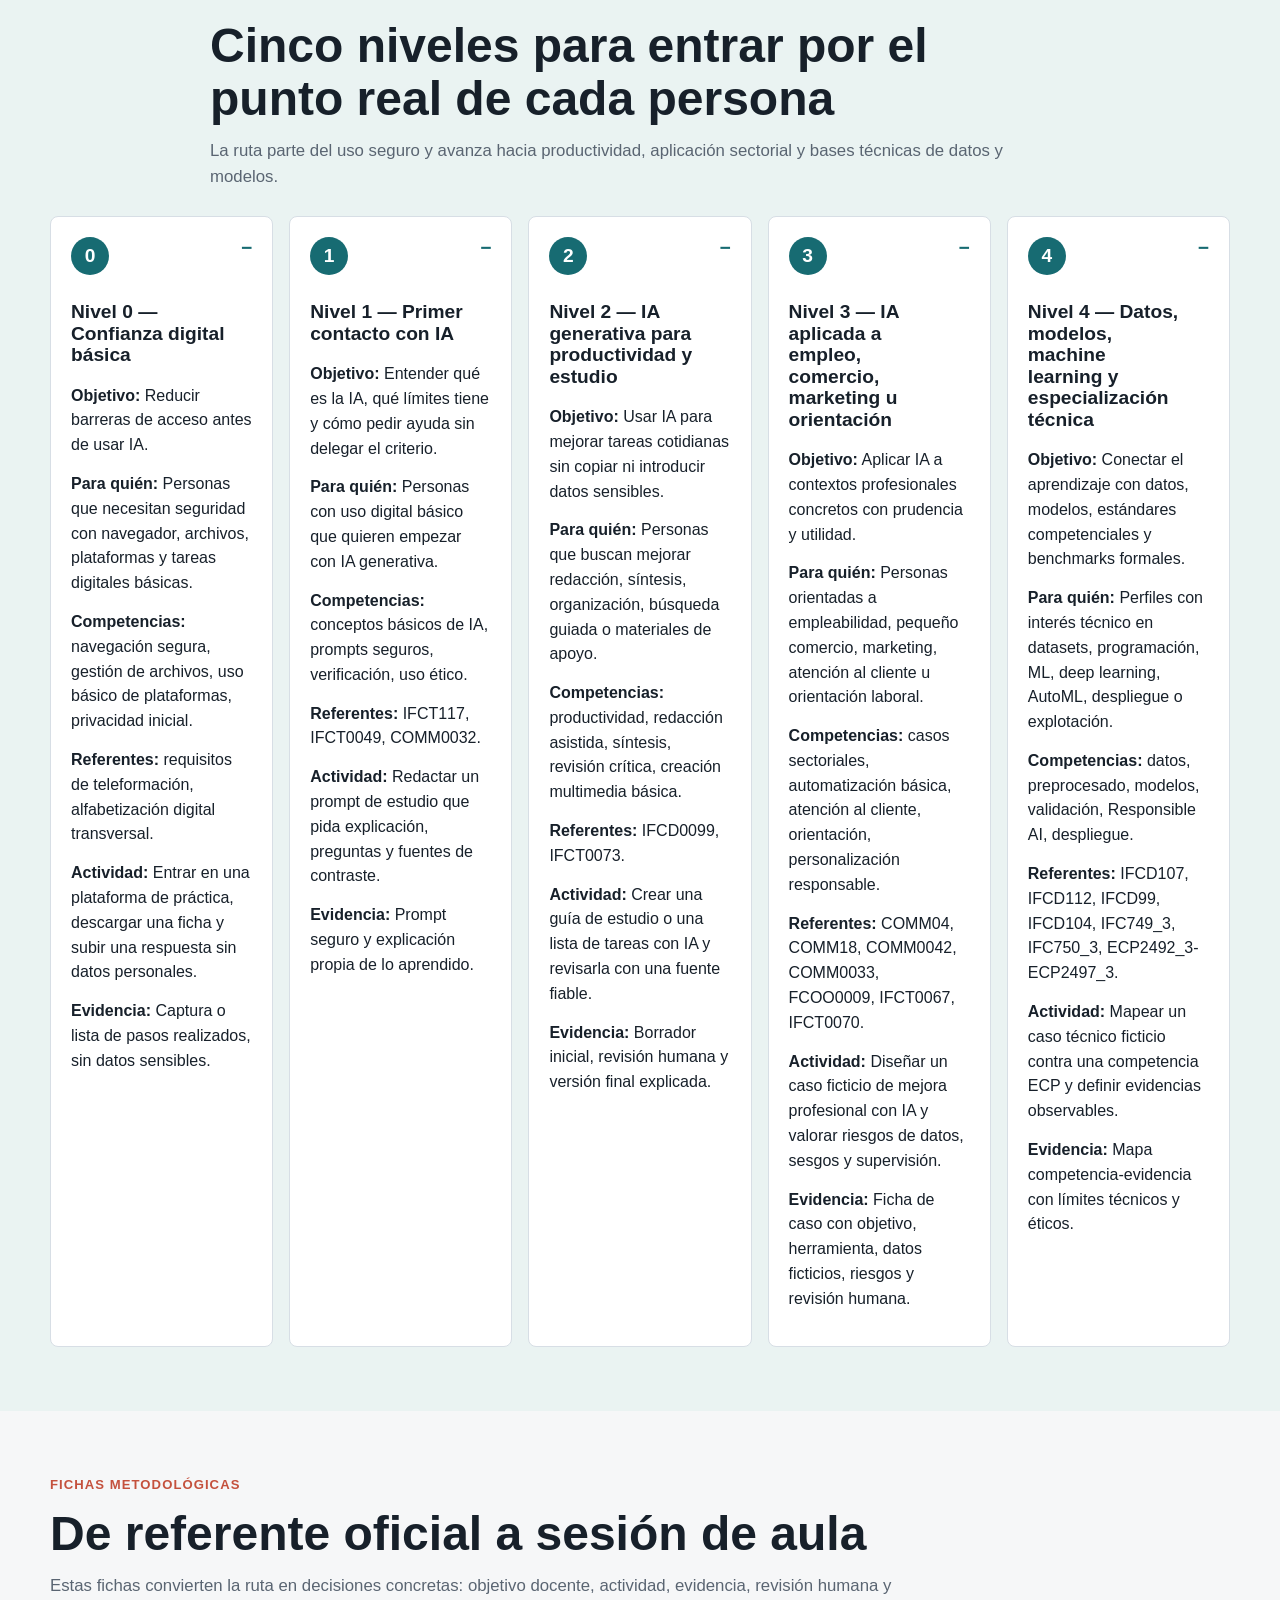
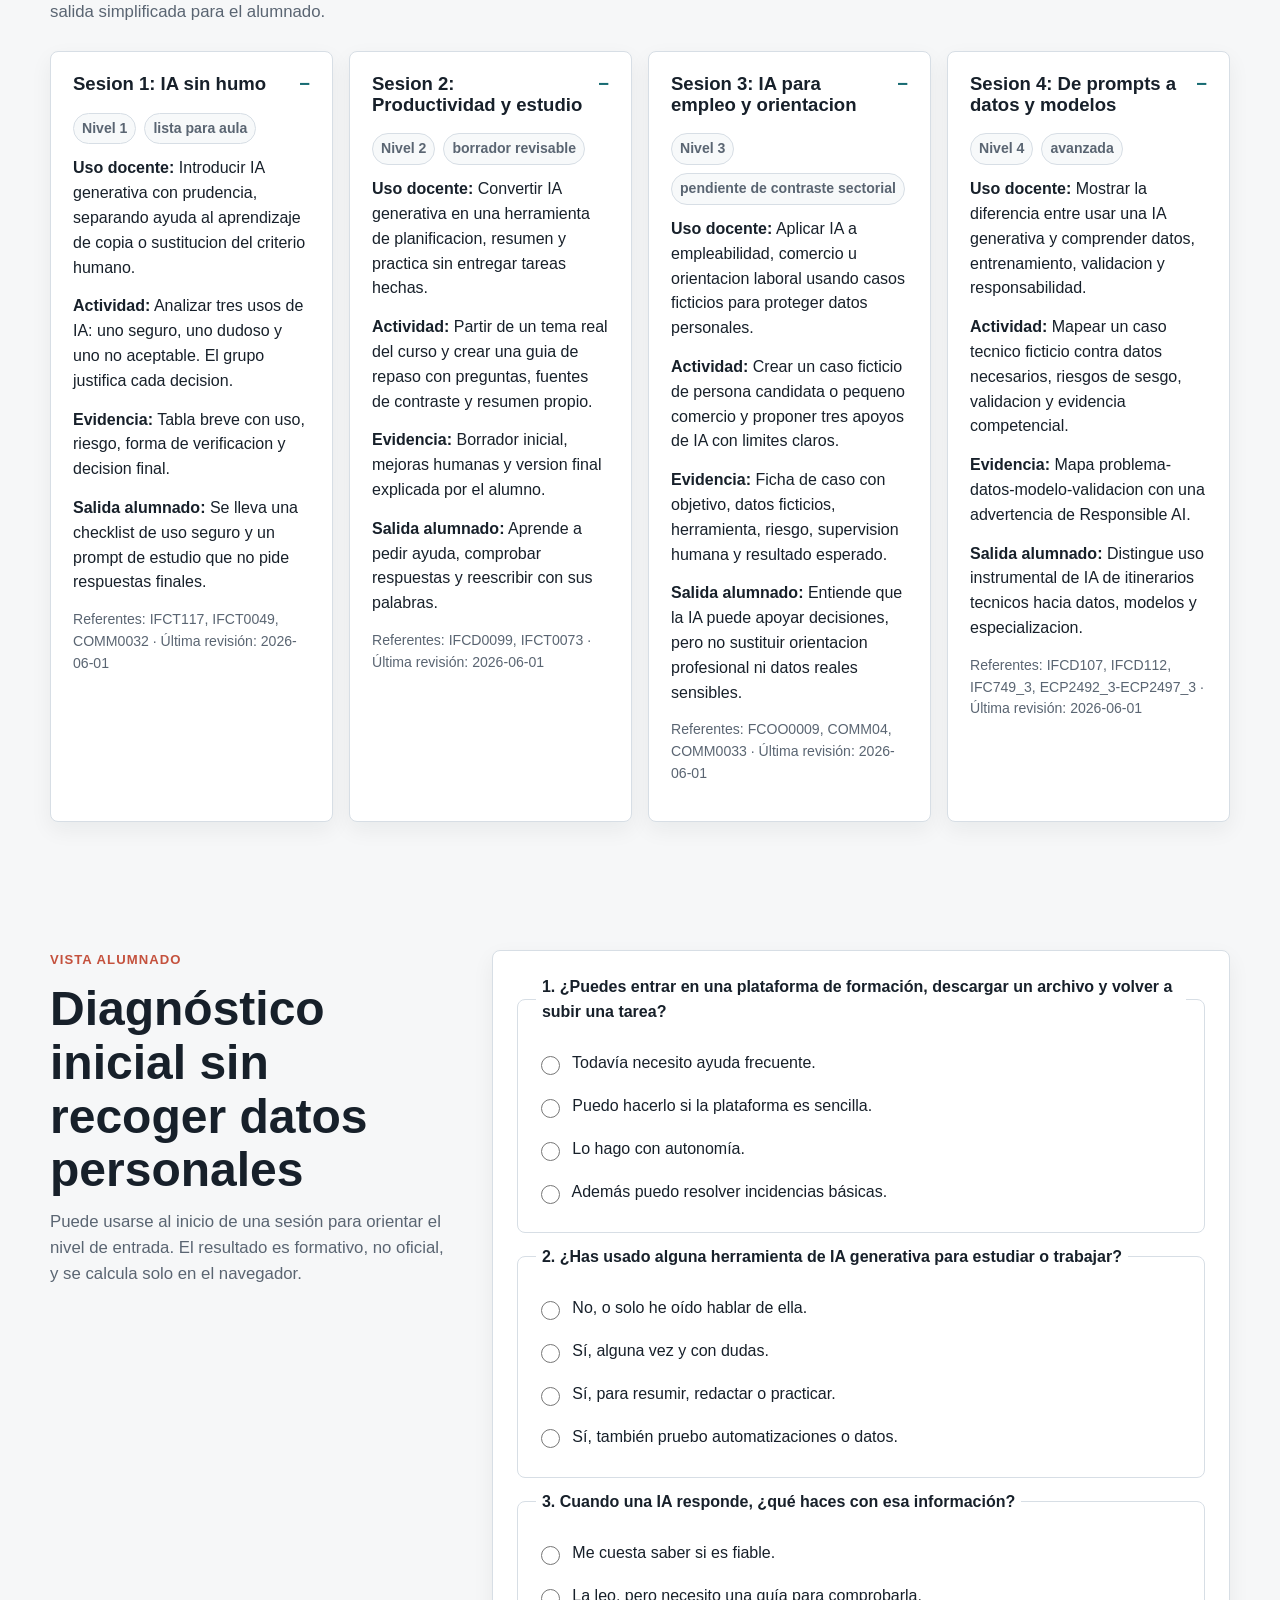
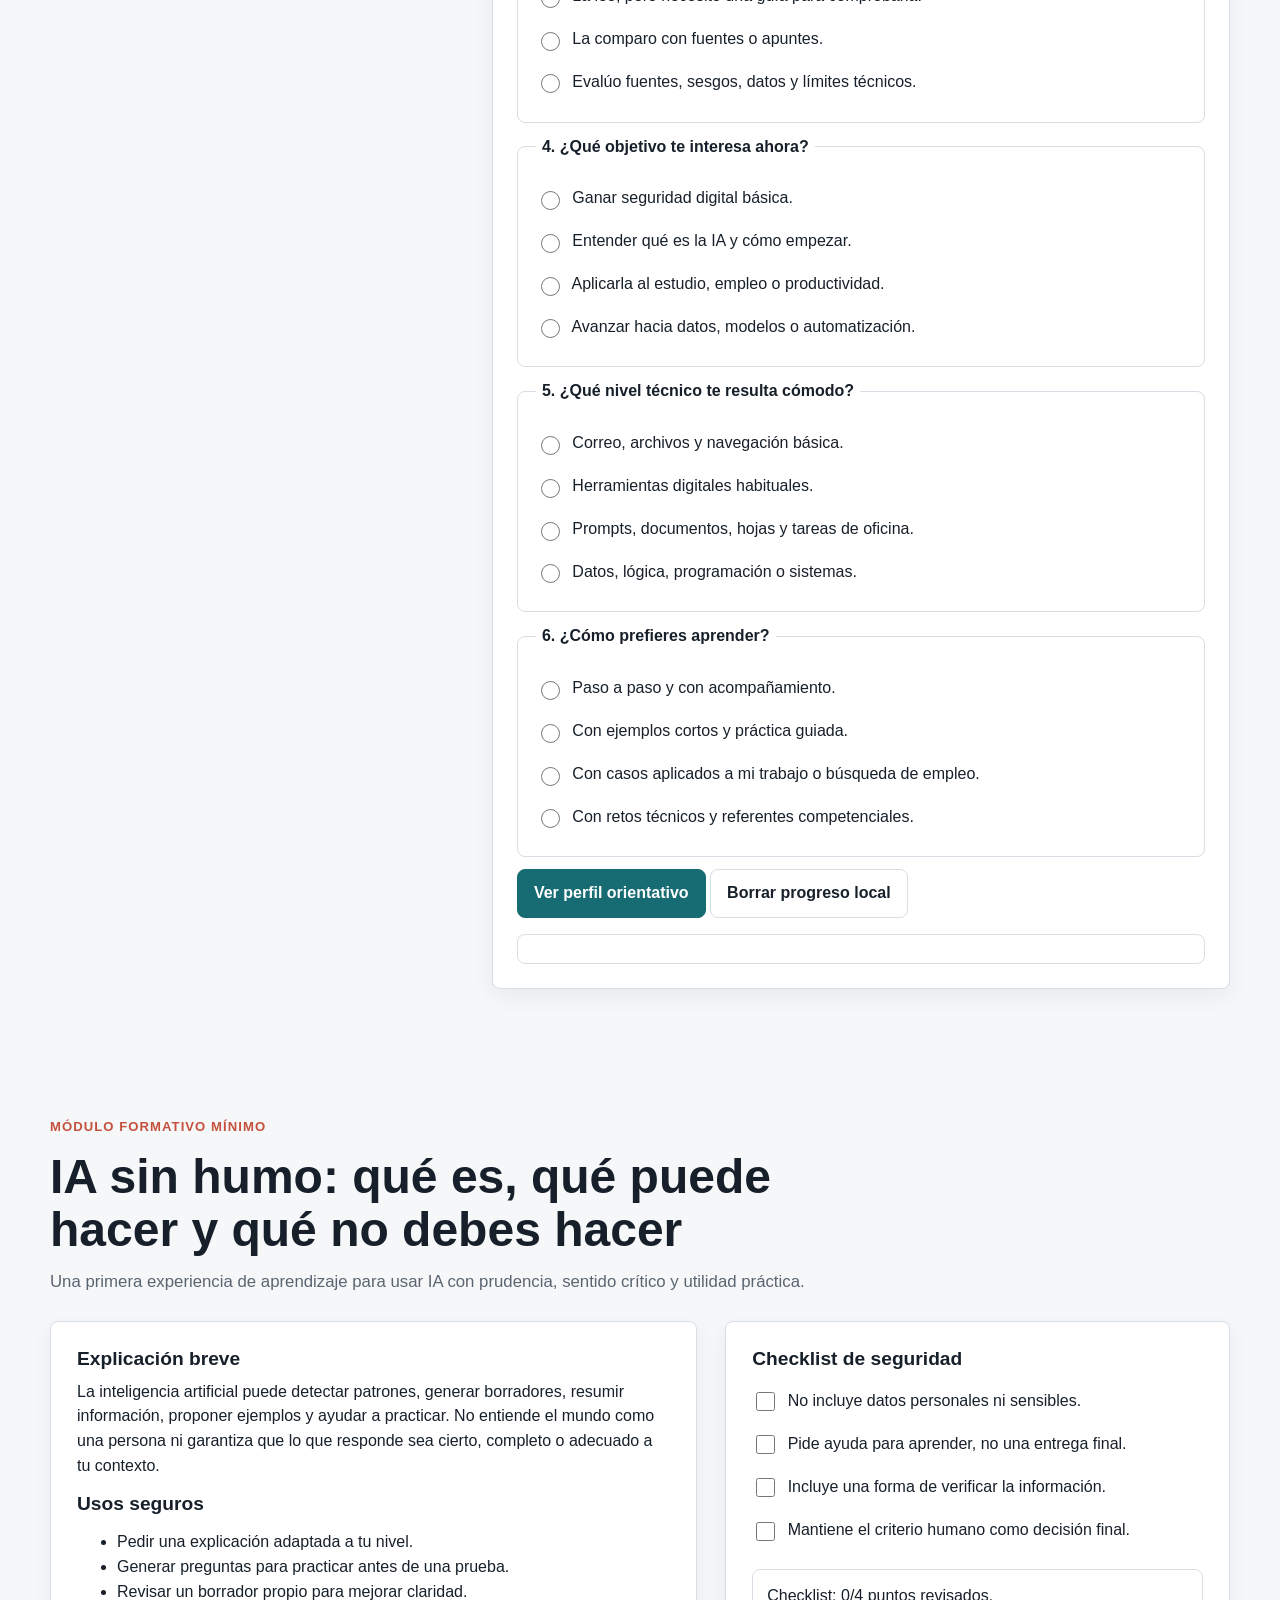
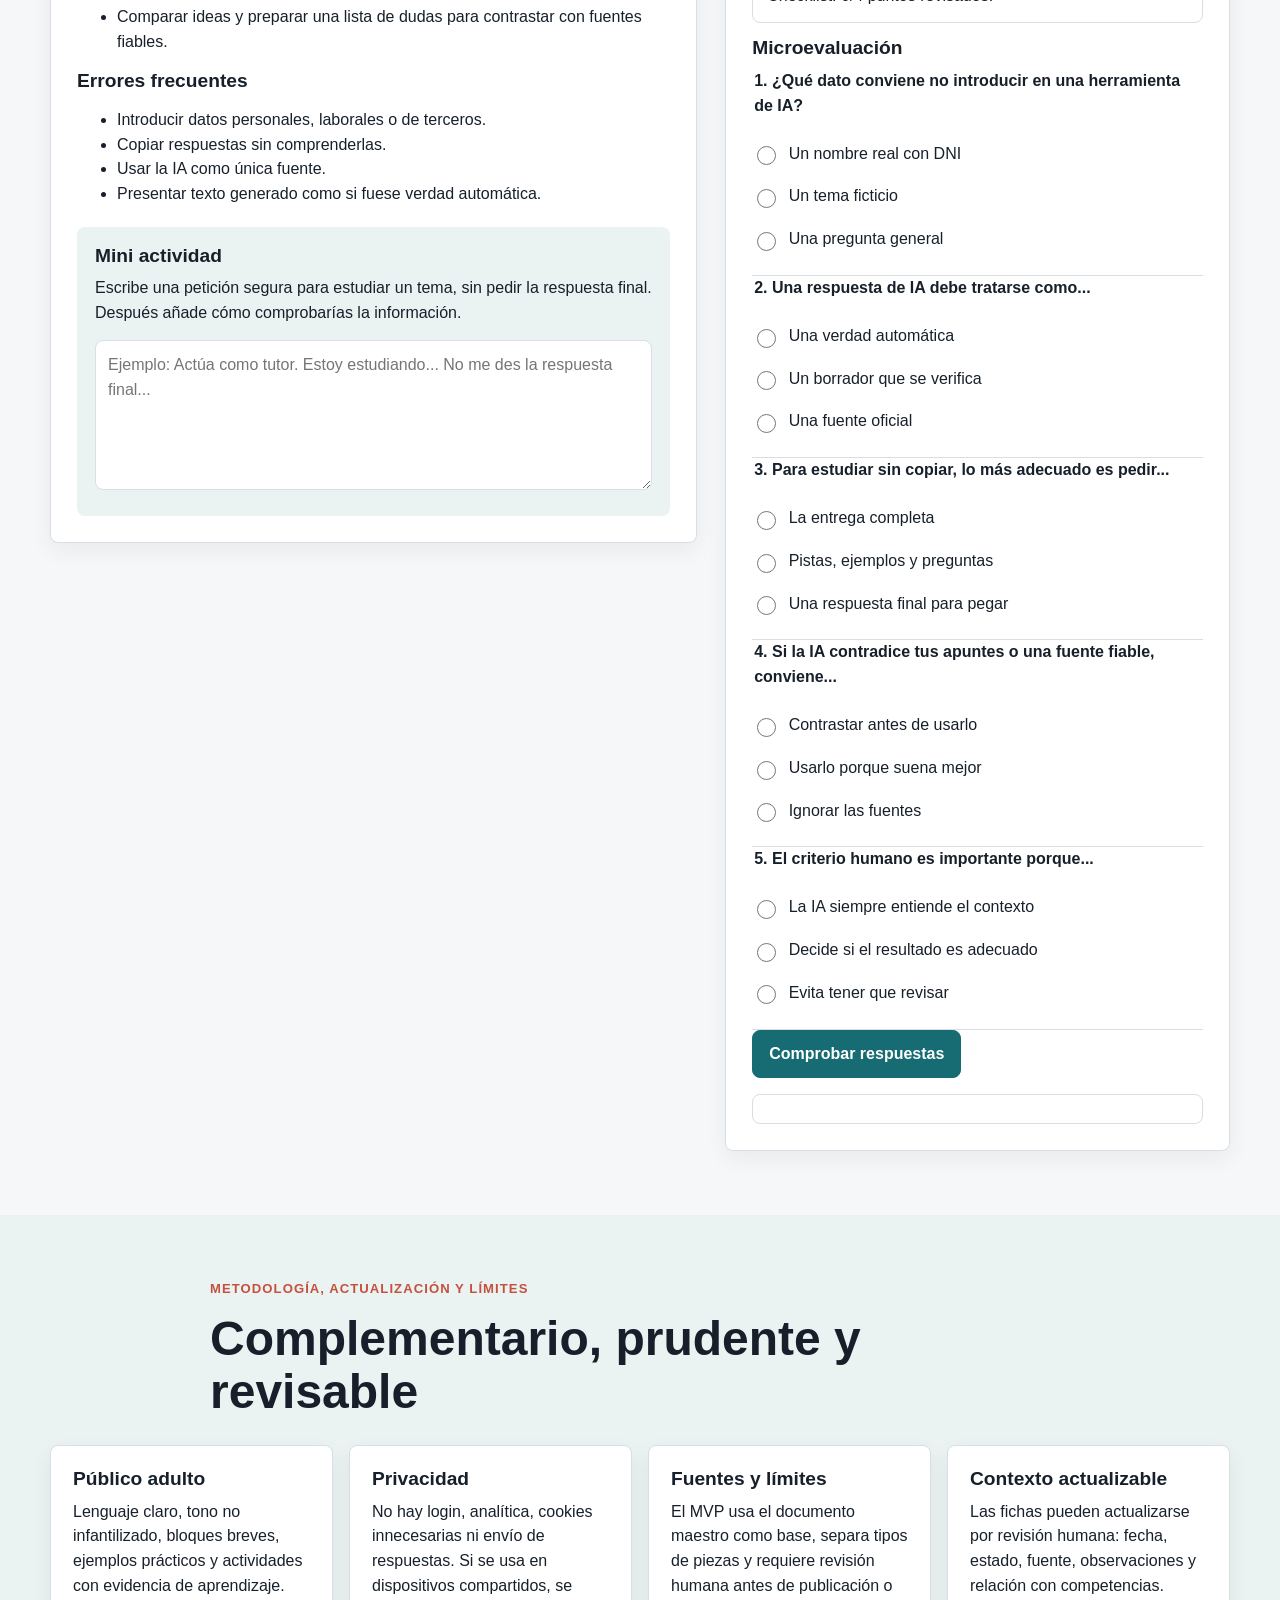
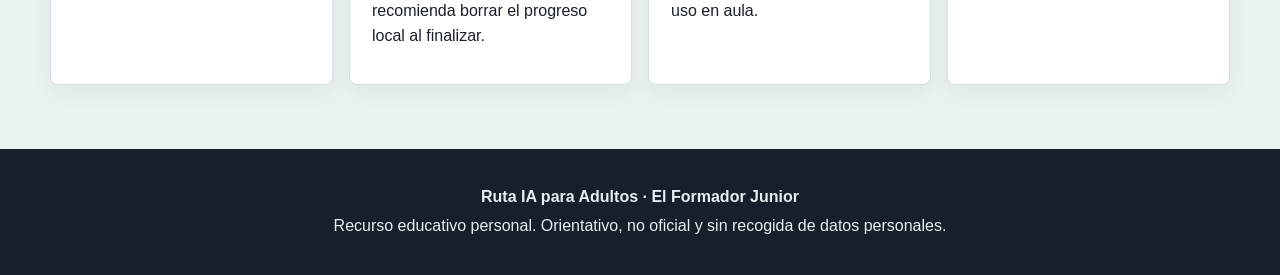
==== commit 997a018a: "Prepare MVP 0.4 data validation base" ====
--- a/index.html
+++ b/index.html
@@ -30,7 +30,7 @@
       <div class="hero-media" aria-hidden="true"></div>
       <div class="hero-inner">
         <div class="hero-copy">
-          <p class="eyebrow">MVP 0.3 · Experiencia de uso en escritorio</p>
+          <p class="eyebrow">MVP 0.4 · Base validable</p>
           <h1>Ruta IA para Adultos</h1>
           <p class="hero-kicker">Kit metodológico docente · El Formador Junior</p>
           <p class="lead">Ayuda a docentes, formadores y orientadores a preparar sesiones de IA para personas adultas: elegir nivel, seleccionar referentes, proponer actividades y pedir evidencias sin confundir formación, certificados o benchmarks.</p>
--- a/src/styles.css
+++ b/src/styles.css
@@ -134,7 +134,7 @@
   inset: 0;
   background:
     linear-gradient(90deg, rgba(246, 247, 248, 0.98) 0%, rgba(246, 247, 248, 0.88) 36%, rgba(246, 247, 248, 0.22) 68%),
-    url("../EFJ-002%20Estudiar%20con%20IA/assets/hero-estudiar-ia.png") center right / cover no-repeat;
+    url("../assets/hero-estudiar-ia.png") center right / cover no-repeat;
 }
 
 .hero-inner {
@@ -675,7 +675,7 @@
   .hero-media {
     background:
       linear-gradient(90deg, rgba(246, 247, 248, 0.98), rgba(246, 247, 248, 0.84)),
-      url("../EFJ-002%20Estudiar%20con%20IA/assets/hero-estudiar-ia.png") center right / cover no-repeat;
+      url("../assets/hero-estudiar-ia.png") center right / cover no-repeat;
   }
 
   .hero-inner {
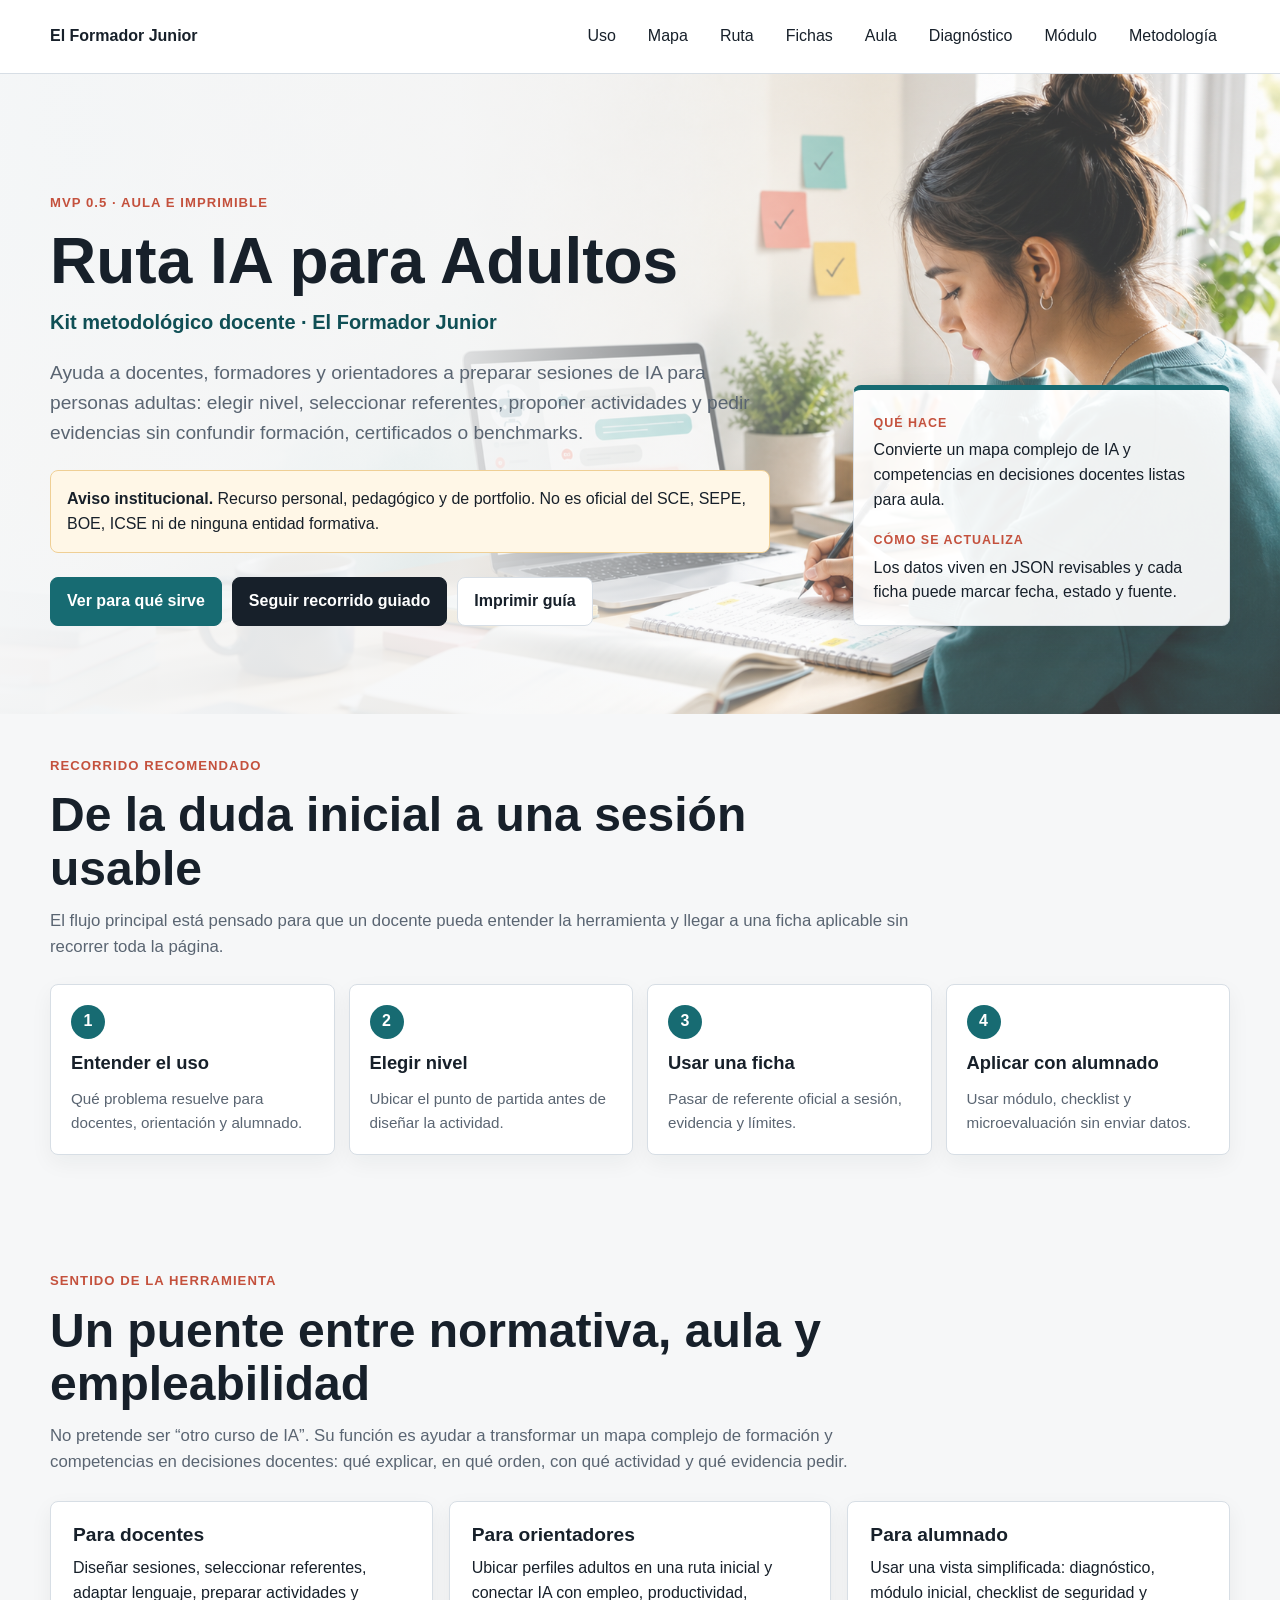
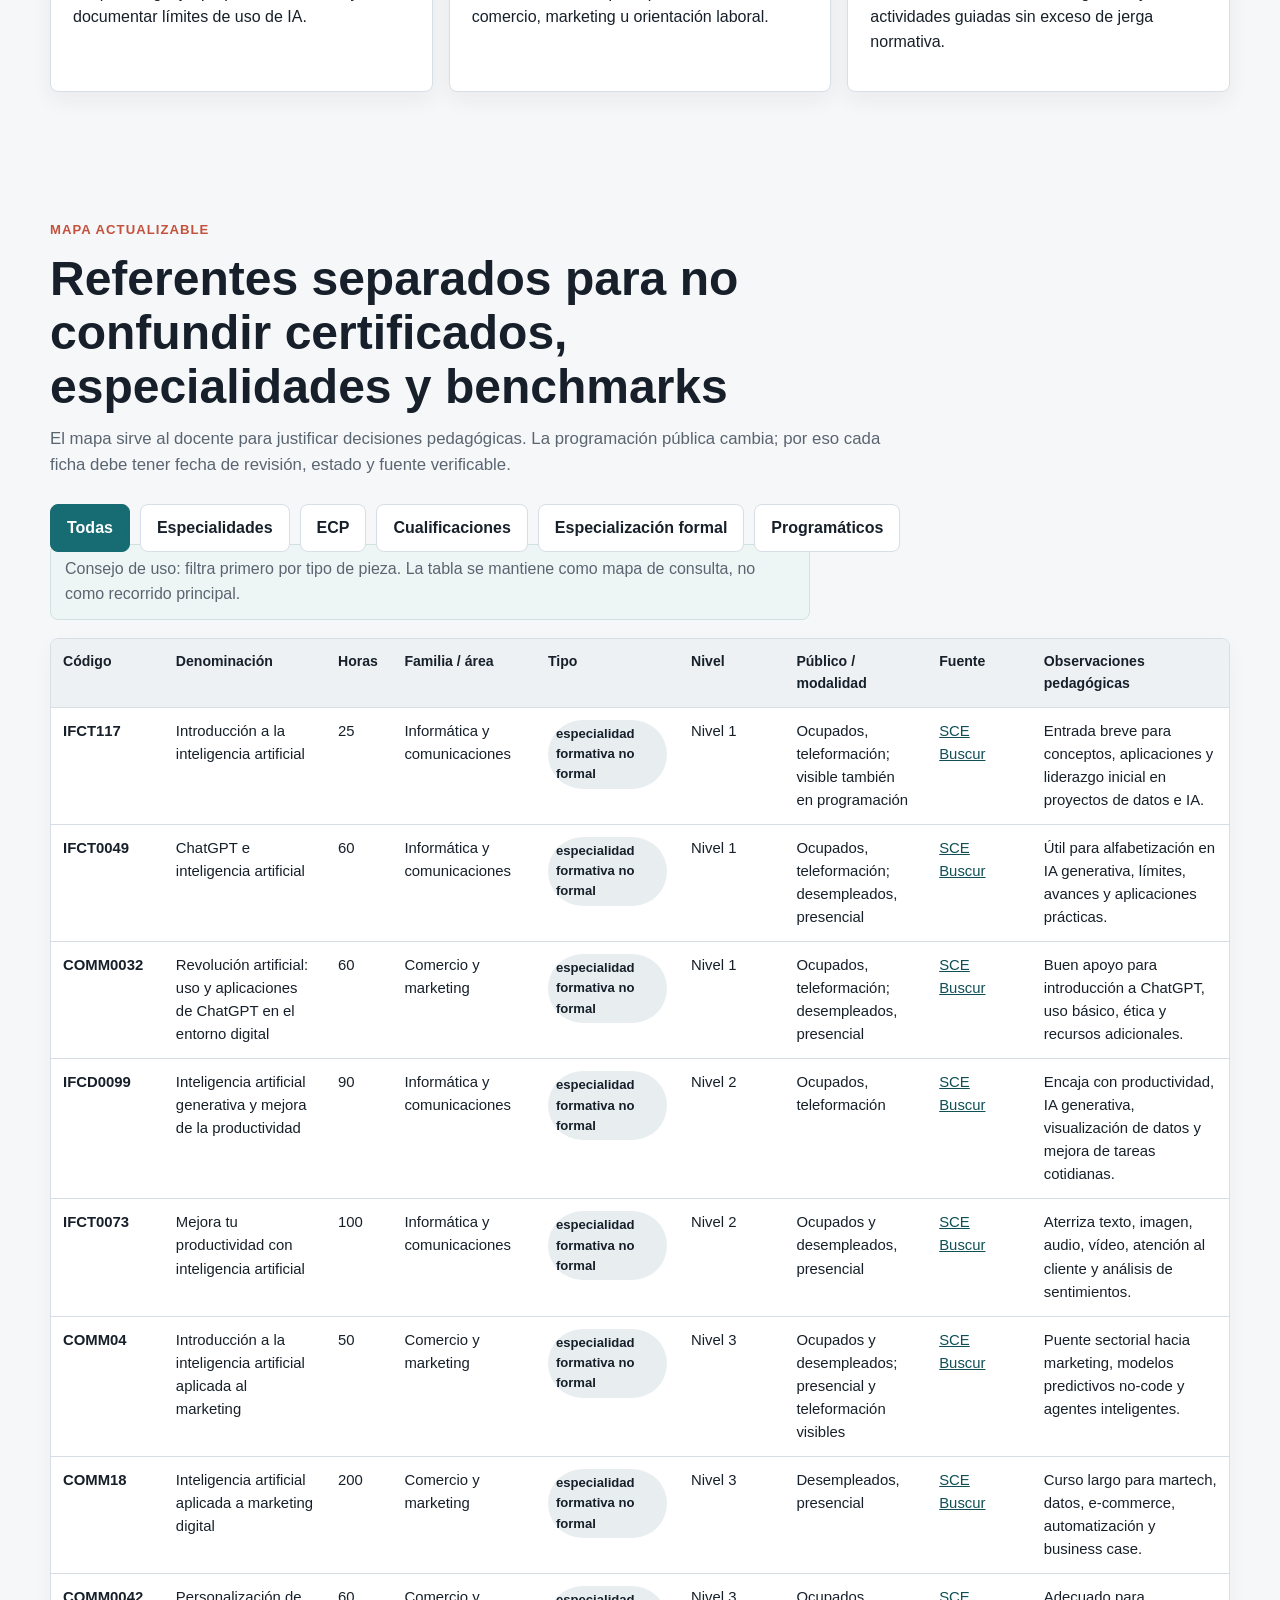
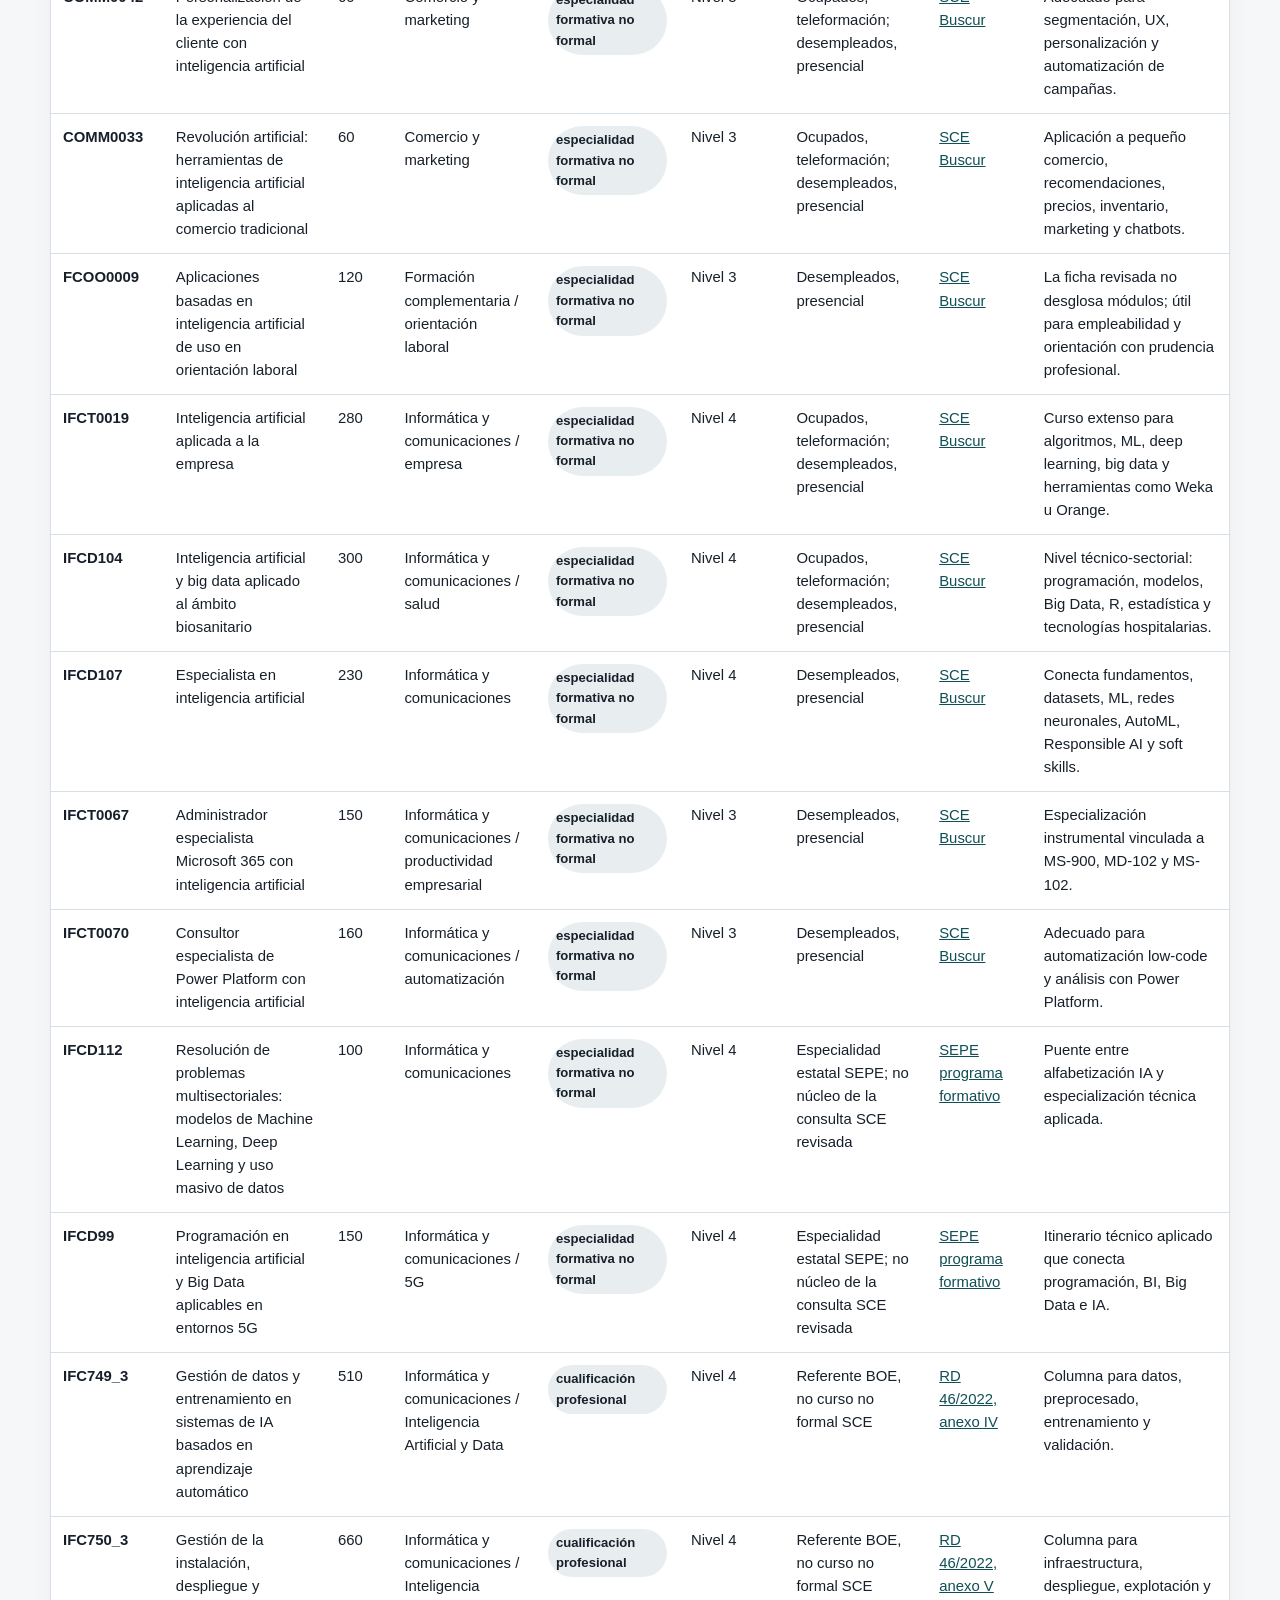
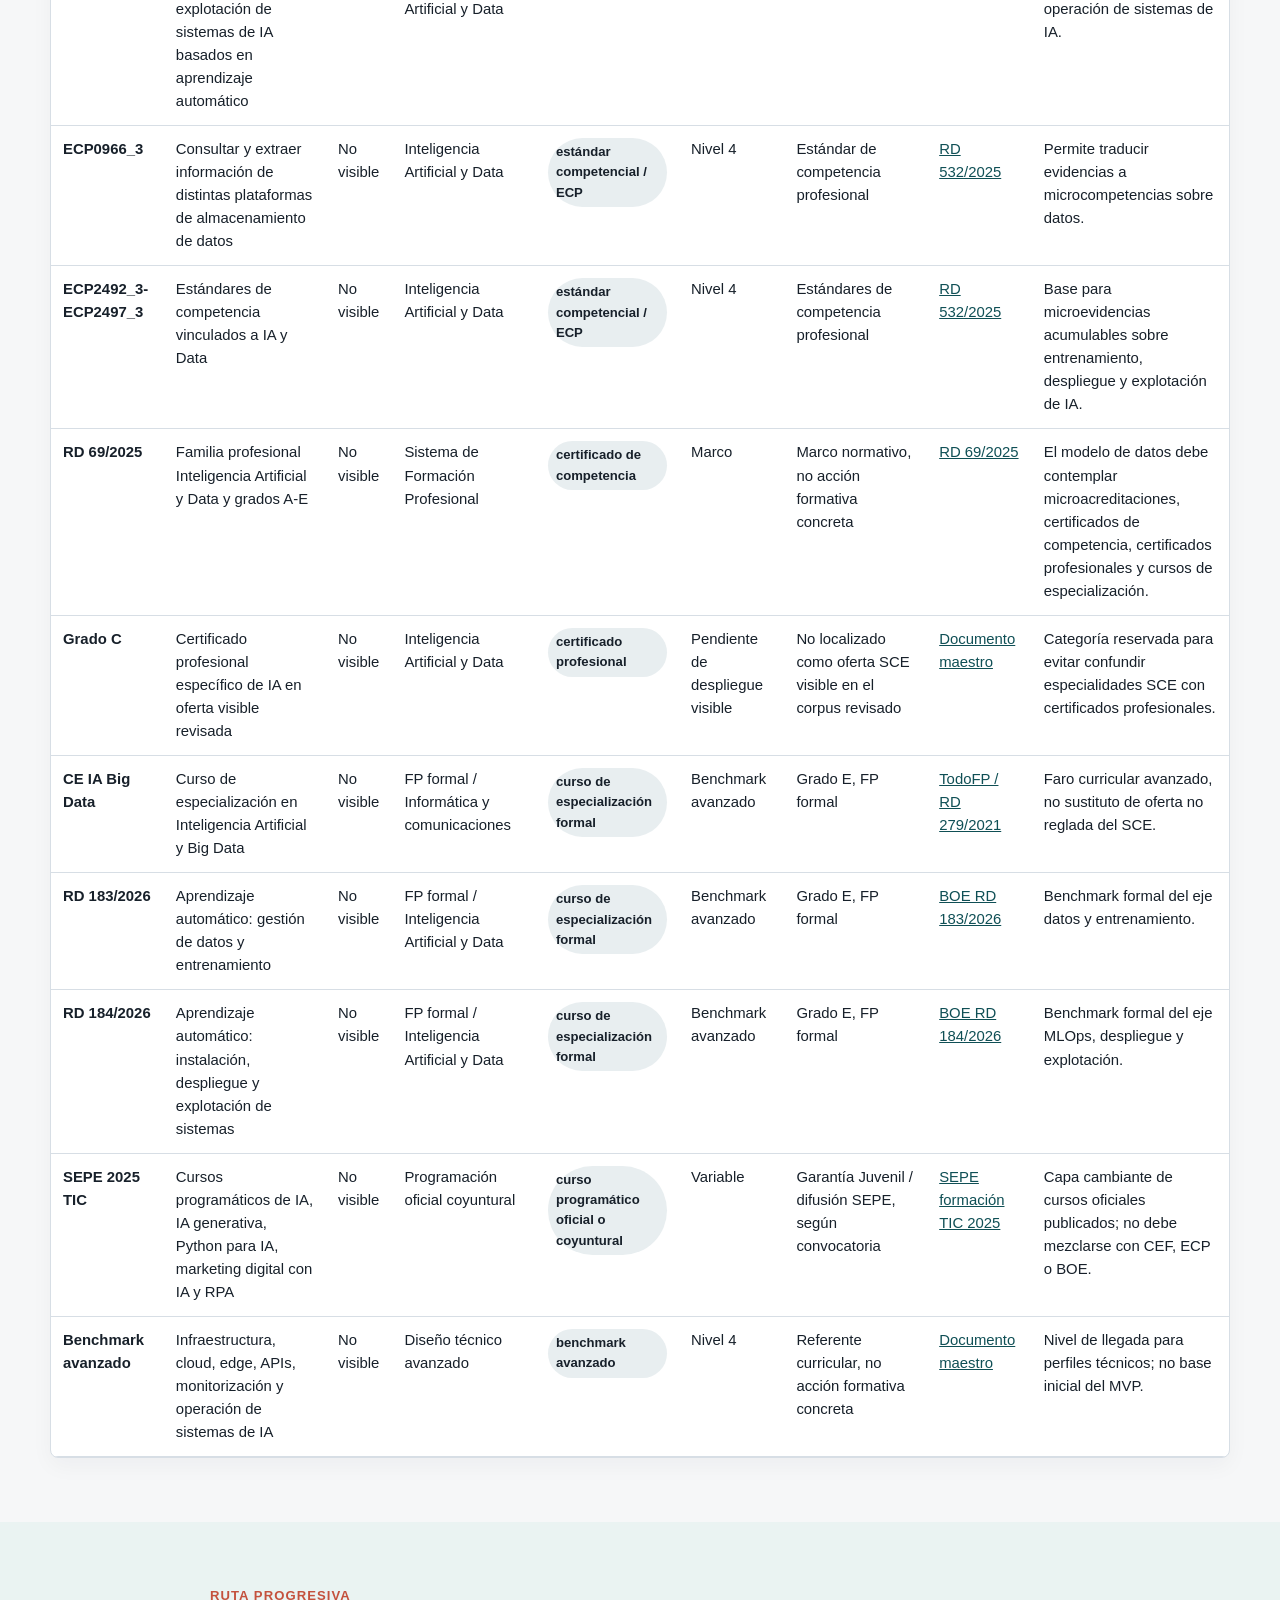
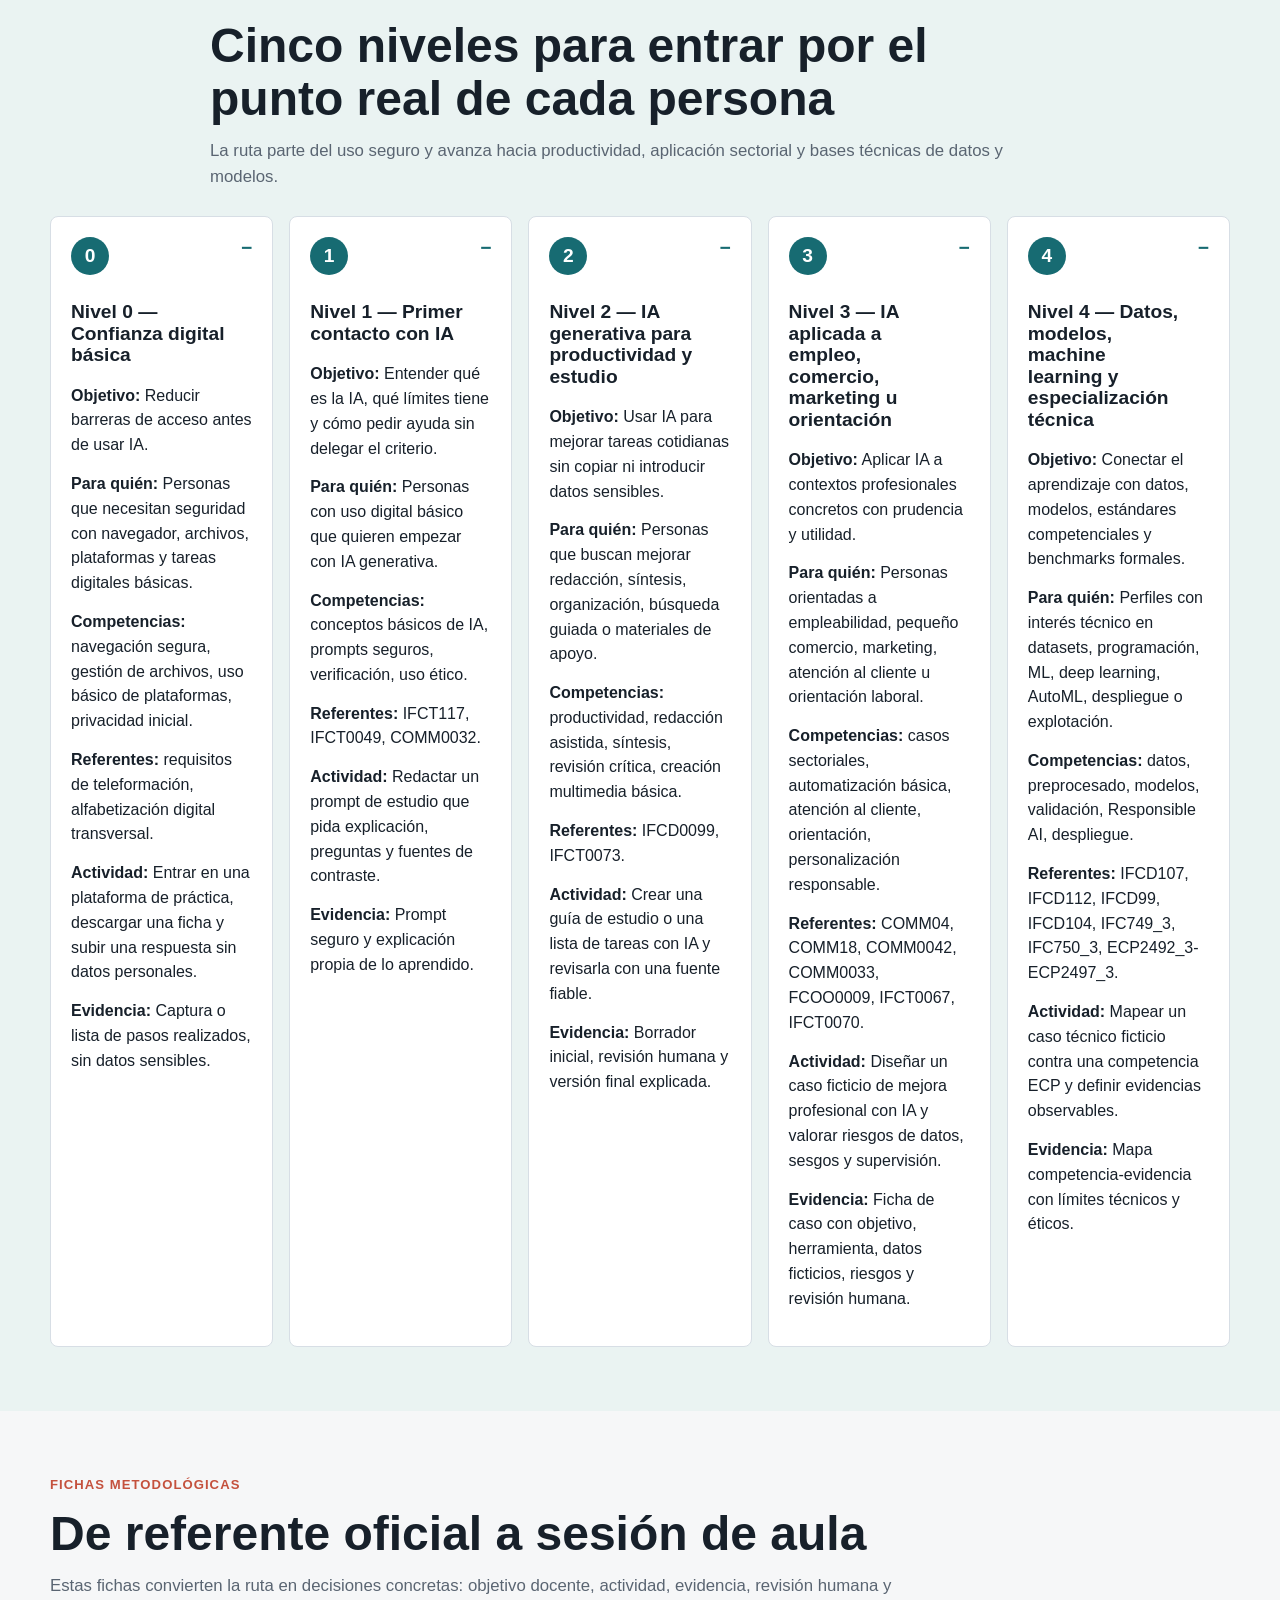
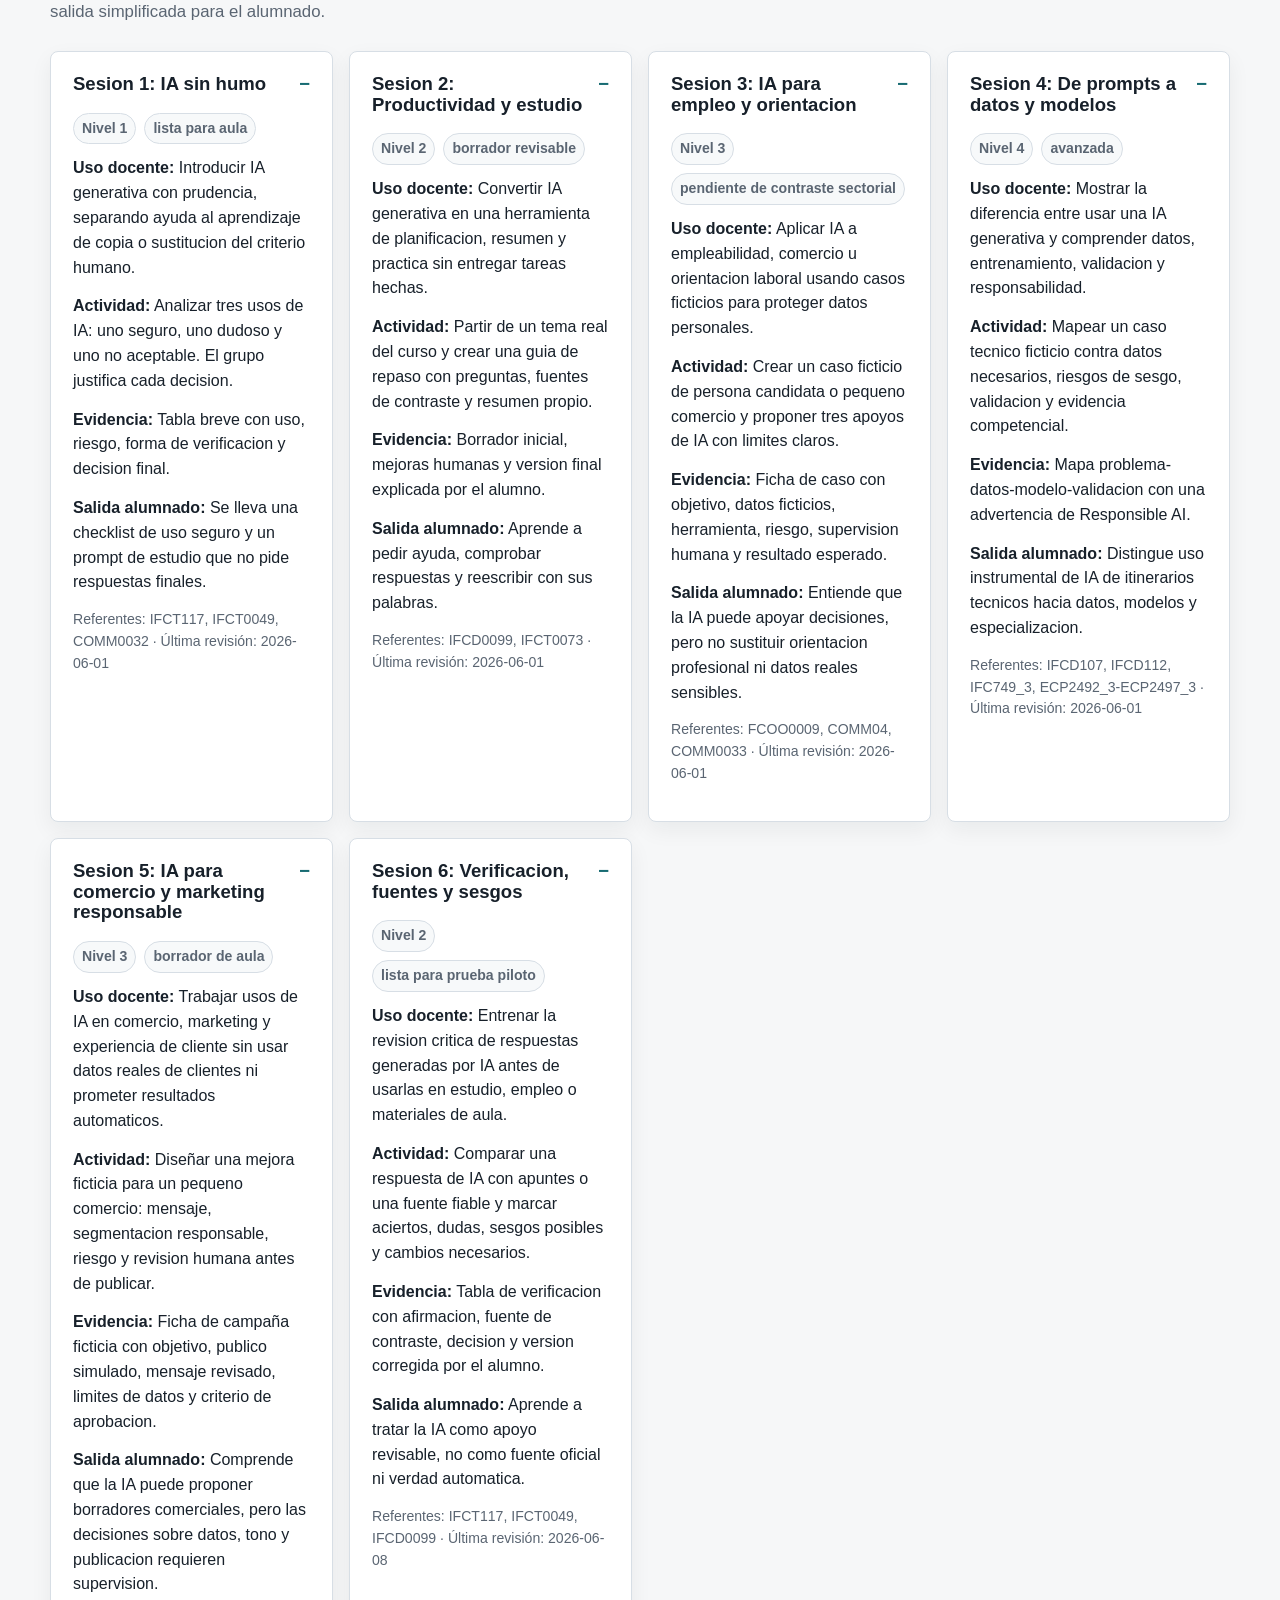
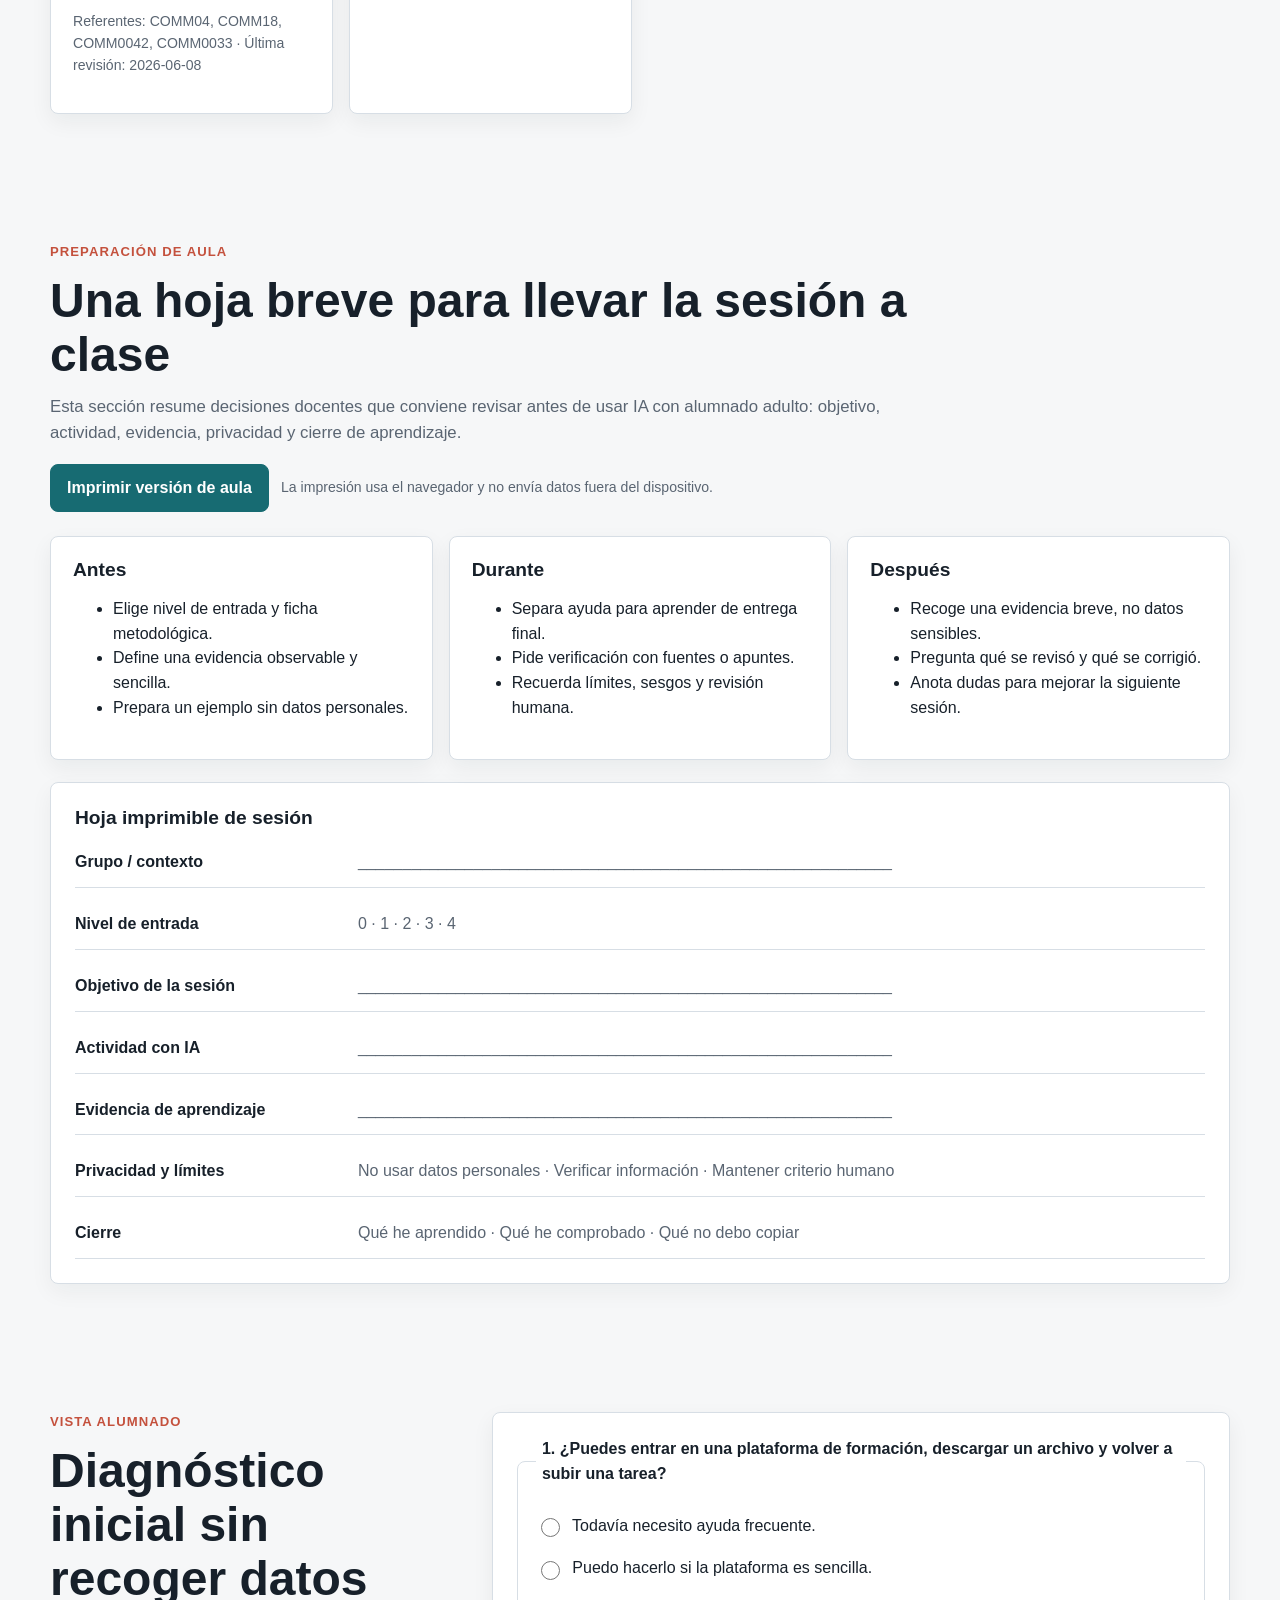
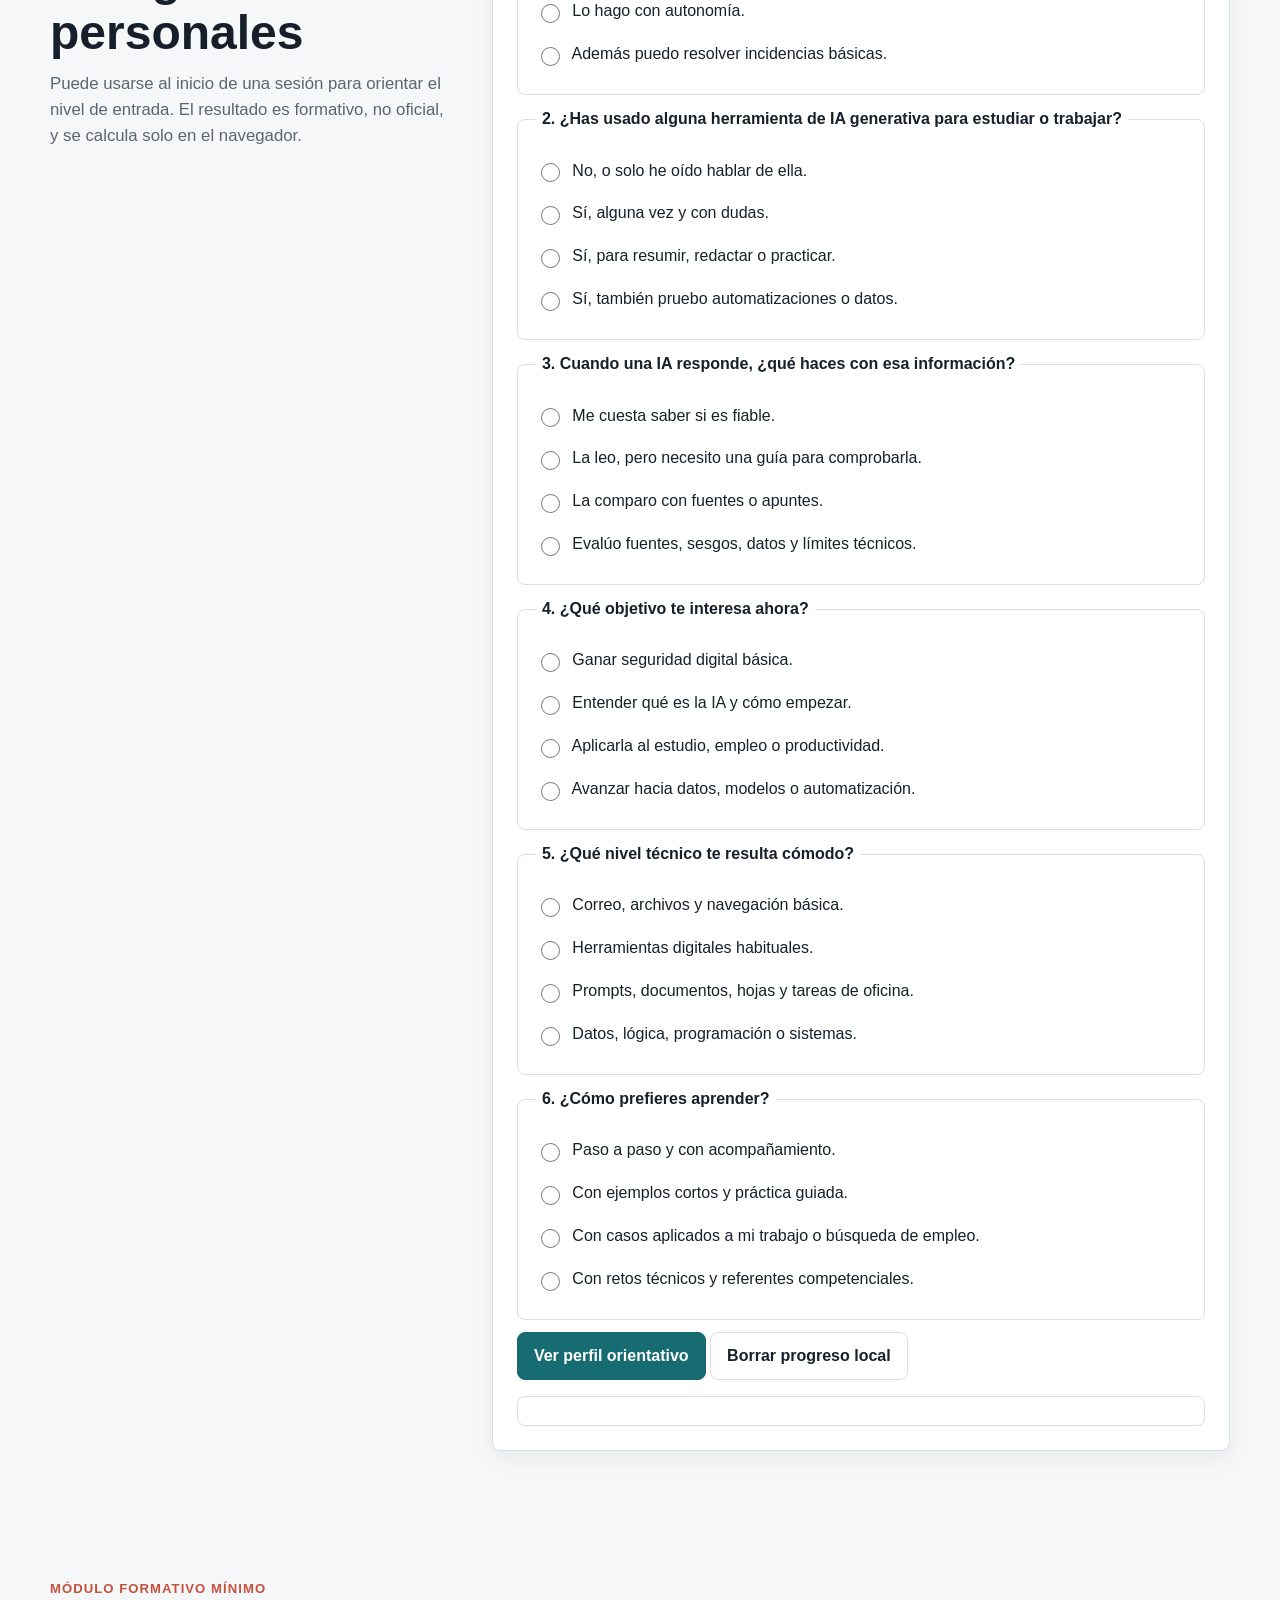
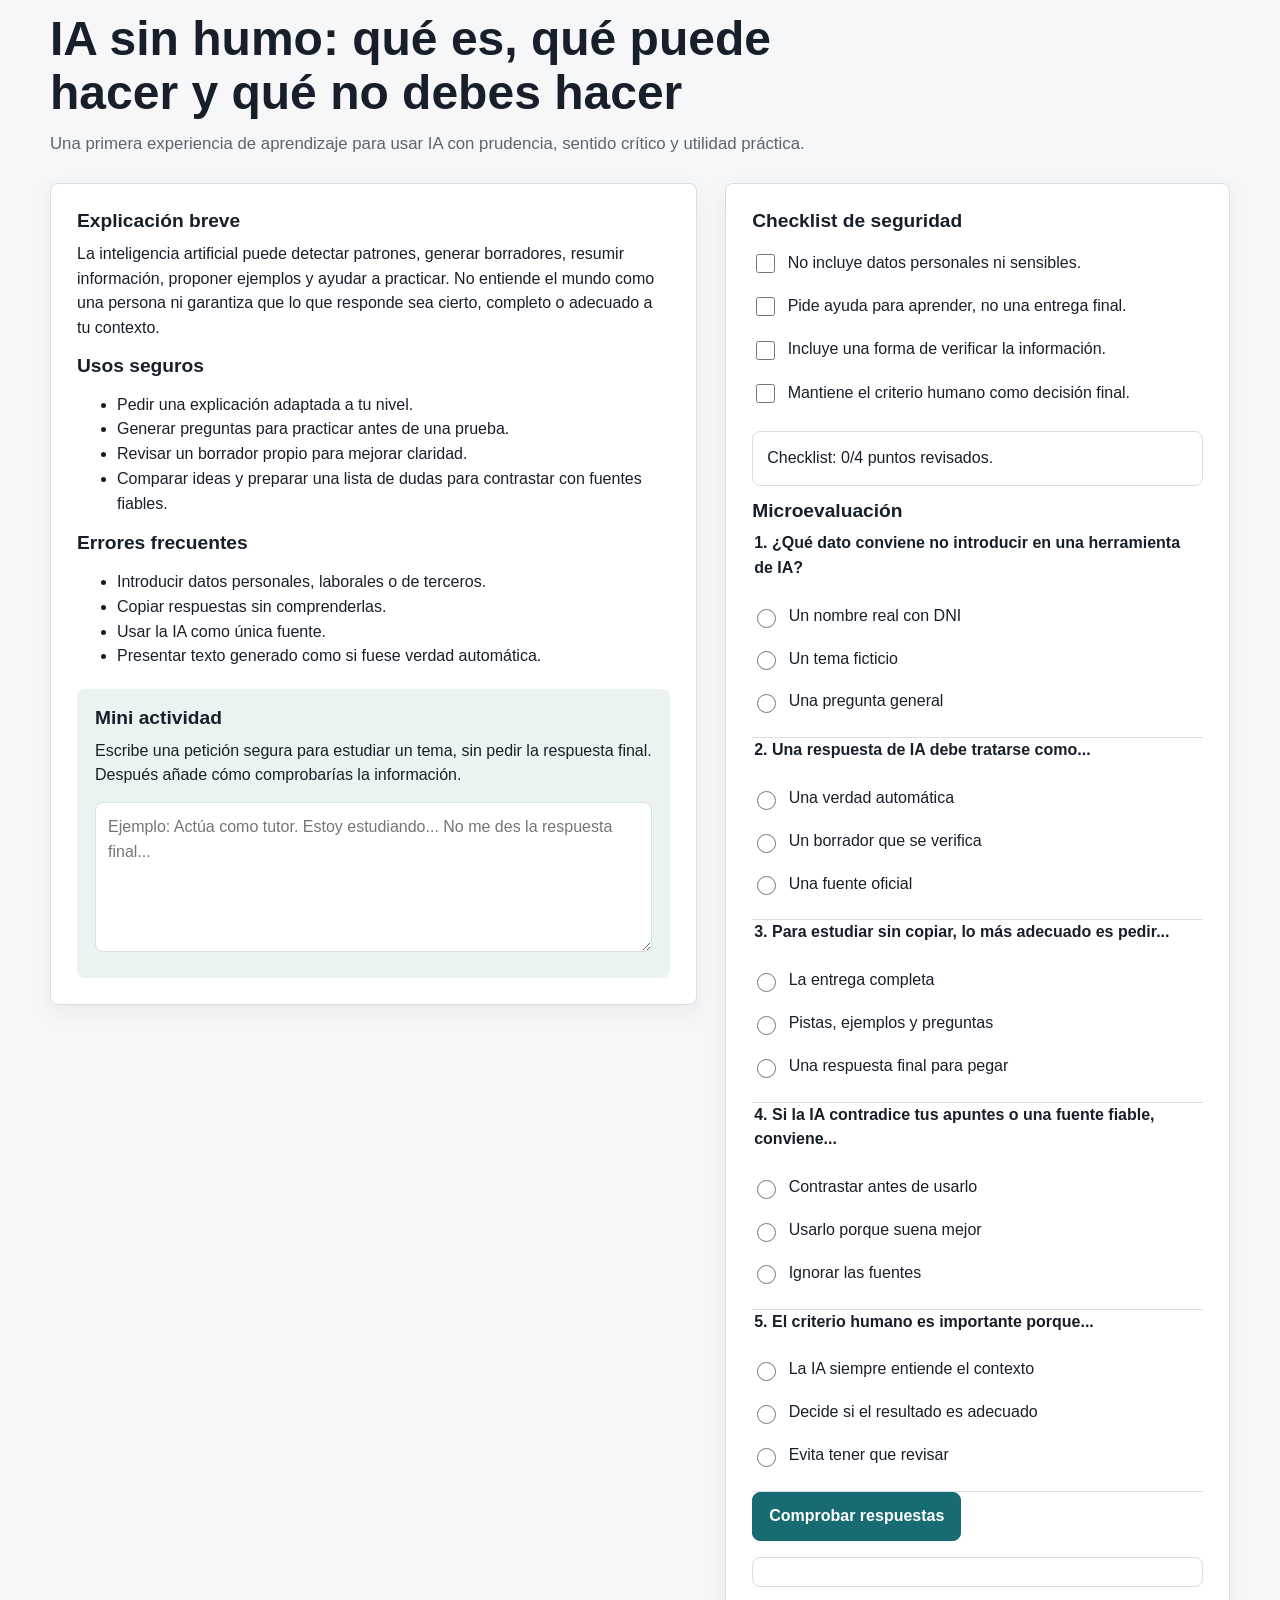
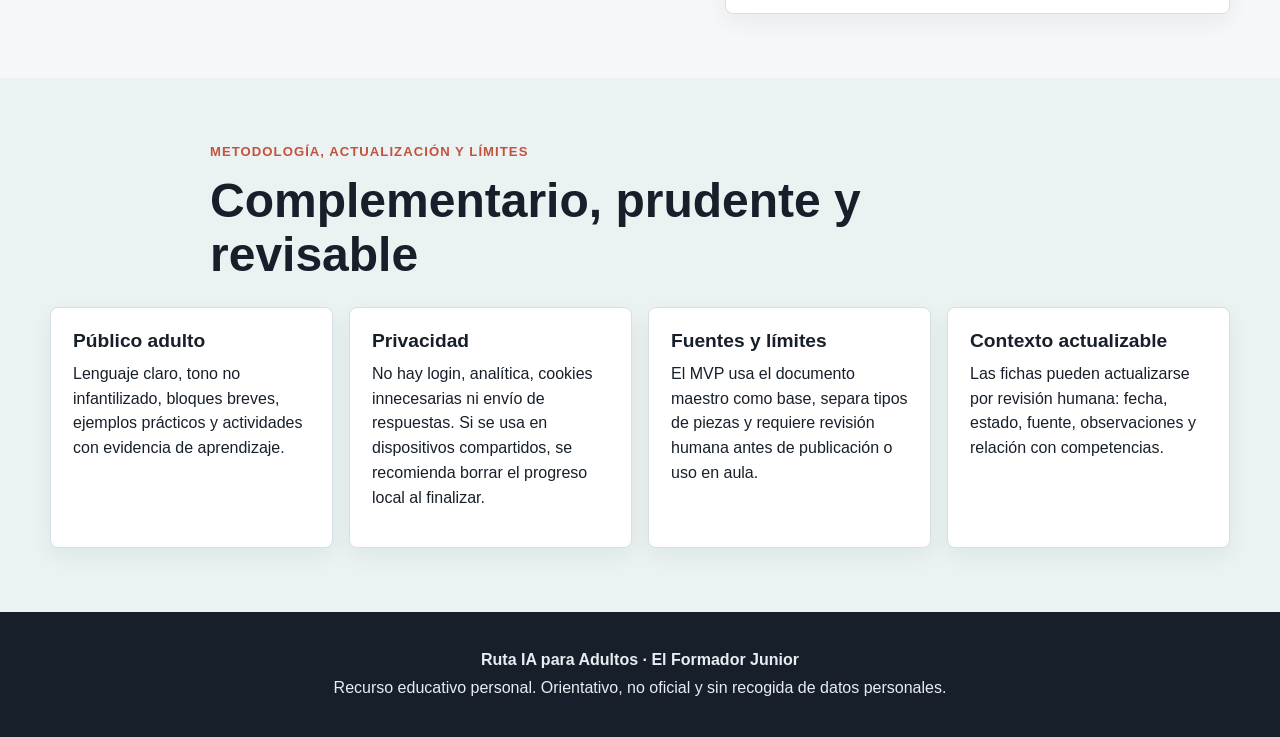
==== commit 43d2eba9: "Prepare MVP 0.5 classroom print view" ====
--- a/index.html
+++ b/index.html
@@ -18,6 +18,7 @@
         <a href="#mapa">Mapa</a>
         <a href="#ruta">Ruta</a>
         <a href="#fichas">Fichas</a>
+        <a href="#aula">Aula</a>
         <a href="#diagnostico">Diagnóstico</a>
         <a href="#modulo">Módulo</a>
         <a href="#metodologia">Metodología</a>
@@ -30,7 +31,7 @@
       <div class="hero-media" aria-hidden="true"></div>
       <div class="hero-inner">
         <div class="hero-copy">
-          <p class="eyebrow">MVP 0.4 · Base validable</p>
+          <p class="eyebrow">MVP 0.5 · Aula e imprimible</p>
           <h1>Ruta IA para Adultos</h1>
           <p class="hero-kicker">Kit metodológico docente · El Formador Junior</p>
           <p class="lead">Ayuda a docentes, formadores y orientadores a preparar sesiones de IA para personas adultas: elegir nivel, seleccionar referentes, proponer actividades y pedir evidencias sin confundir formación, certificados o benchmarks.</p>
@@ -41,6 +42,7 @@
           <div class="hero-actions">
             <a class="button primary" href="#uso">Ver para qué sirve</a>
             <a class="button secondary" href="#recorrido">Seguir recorrido guiado</a>
+            <button class="button ghost no-print" type="button" data-print-page>Imprimir guía</button>
           </div>
         </div>
         <div class="hero-panel" aria-label="Resumen de la herramienta">
@@ -161,6 +163,77 @@
       <div class="method-grid compact-list" id="fichas-list"></div>
     </section>
 
+    <section class="section classroom" id="aula">
+      <div class="section-heading">
+        <p class="eyebrow">Preparación de aula</p>
+        <h2>Una hoja breve para llevar la sesión a clase</h2>
+        <p>Esta sección resume decisiones docentes que conviene revisar antes de usar IA con alumnado adulto: objetivo, actividad, evidencia, privacidad y cierre de aprendizaje.</p>
+      </div>
+      <div class="classroom-toolbar no-print">
+        <button class="button primary" type="button" data-print-page>Imprimir versión de aula</button>
+        <p class="small-note">La impresión usa el navegador y no envía datos fuera del dispositivo.</p>
+      </div>
+      <div class="cards three cards-compact">
+        <article class="card">
+          <h3>Antes</h3>
+          <ul>
+            <li>Elige nivel de entrada y ficha metodológica.</li>
+            <li>Define una evidencia observable y sencilla.</li>
+            <li>Prepara un ejemplo sin datos personales.</li>
+          </ul>
+        </article>
+        <article class="card">
+          <h3>Durante</h3>
+          <ul>
+            <li>Separa ayuda para aprender de entrega final.</li>
+            <li>Pide verificación con fuentes o apuntes.</li>
+            <li>Recuerda límites, sesgos y revisión humana.</li>
+          </ul>
+        </article>
+        <article class="card">
+          <h3>Después</h3>
+          <ul>
+            <li>Recoge una evidencia breve, no datos sensibles.</li>
+            <li>Pregunta qué se revisó y qué se corrigió.</li>
+            <li>Anota dudas para mejorar la siguiente sesión.</li>
+          </ul>
+        </article>
+      </div>
+      <article class="print-sheet" aria-label="Hoja imprimible de sesión">
+        <h3>Hoja imprimible de sesión</h3>
+        <dl>
+          <div>
+            <dt>Grupo / contexto</dt>
+            <dd>____________________________________________________________</dd>
+          </div>
+          <div>
+            <dt>Nivel de entrada</dt>
+            <dd>0 · 1 · 2 · 3 · 4</dd>
+          </div>
+          <div>
+            <dt>Objetivo de la sesión</dt>
+            <dd>____________________________________________________________</dd>
+          </div>
+          <div>
+            <dt>Actividad con IA</dt>
+            <dd>____________________________________________________________</dd>
+          </div>
+          <div>
+            <dt>Evidencia de aprendizaje</dt>
+            <dd>____________________________________________________________</dd>
+          </div>
+          <div>
+            <dt>Privacidad y límites</dt>
+            <dd>No usar datos personales · Verificar información · Mantener criterio humano</dd>
+          </div>
+          <div>
+            <dt>Cierre</dt>
+            <dd>Qué he aprendido · Qué he comprobado · Qué no debo copiar</dd>
+          </div>
+        </dl>
+      </article>
+    </section>
+
     <section class="section split" id="diagnostico">
       <div class="section-heading compact">
         <p class="eyebrow">Vista alumnado</p>
--- a/src/styles.css
+++ b/src/styles.css
@@ -647,6 +647,50 @@
   font-weight: 700;
 }
 
+.classroom-toolbar {
+  display: flex;
+  flex-wrap: wrap;
+  gap: 12px;
+  align-items: center;
+  margin: -8px 0 24px;
+}
+
+.classroom-toolbar .small-note {
+  margin: 0;
+}
+
+.print-sheet {
+  margin-top: 22px;
+  padding: 24px;
+  background: #fff;
+  border: 1px solid var(--line);
+  border-radius: 8px;
+  box-shadow: 0 8px 22px rgba(23, 32, 42, 0.05);
+}
+
+.print-sheet dl {
+  display: grid;
+  gap: 12px;
+  margin: 0;
+}
+
+.print-sheet dl div {
+  display: grid;
+  grid-template-columns: minmax(170px, 0.32fr) 1fr;
+  gap: 12px;
+  padding: 12px 0;
+  border-bottom: 1px solid var(--line);
+}
+
+.print-sheet dt {
+  font-weight: 800;
+}
+
+.print-sheet dd {
+  margin: 0;
+  color: var(--muted);
+}
+
 .footer {
   padding: 32px 24px;
   background: var(--ink);
@@ -759,4 +803,120 @@
   .button {
     width: 100%;
   }
-}
+
+  .classroom-toolbar {
+    align-items: stretch;
+  }
+
+  .print-sheet dl div {
+    grid-template-columns: 1fr;
+  }
+}
+
+@media print {
+  :root {
+    --page: 100%;
+  }
+
+  html {
+    scroll-behavior: auto;
+  }
+
+  body {
+    background: #fff;
+    color: #000;
+    font-size: 11pt;
+  }
+
+  .site-header,
+  .hero-media,
+  .hero-actions,
+  .filters,
+  .table-hint,
+  .no-print,
+  .footer {
+    display: none !important;
+  }
+
+  .hero,
+  .section,
+  .section.muted {
+    width: 100%;
+    min-height: auto;
+    padding: 18px 0;
+    background: #fff;
+  }
+
+  .hero-inner,
+  .split,
+  .module-layout,
+  .level-grid,
+  .method-grid,
+  .guide-grid,
+  .cards.three {
+    width: 100%;
+    display: block;
+  }
+
+  .hero-inner {
+    padding: 0 0 12px;
+  }
+
+  .hero-panel,
+  .guide-card,
+  .card,
+  .level,
+  .method-card,
+  .quiz-card,
+  .lesson,
+  .lesson-side,
+  .print-sheet {
+    break-inside: avoid;
+    box-shadow: none;
+    border-color: #bbb;
+    margin: 0 0 12px;
+  }
+
+  .hero-copy {
+    max-width: none;
+  }
+
+  h1 {
+    font-size: 28pt;
+  }
+
+  h2 {
+    font-size: 18pt;
+  }
+
+  h3,
+  .method-card summary,
+  .level summary {
+    font-size: 13pt;
+  }
+
+  a {
+    color: #000;
+    text-decoration: none;
+  }
+
+  .table-wrap {
+    overflow: visible;
+    border: 0;
+    box-shadow: none;
+  }
+
+  table {
+    min-width: 0;
+    font-size: 8.5pt;
+  }
+
+  th,
+  td {
+    padding: 5px;
+  }
+
+  textarea {
+    min-height: 90px;
+  }
+}
